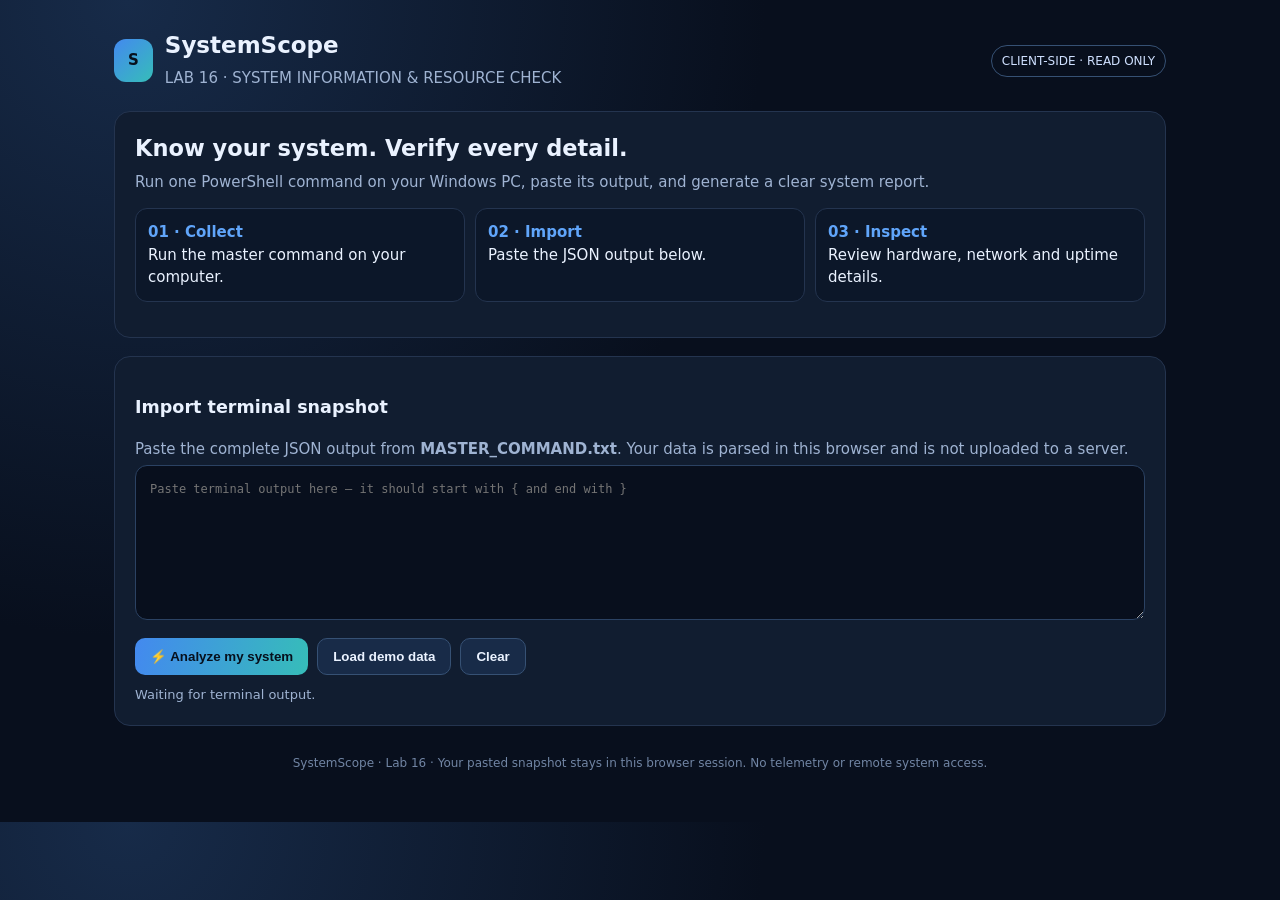
==== index.html @ eb652eed "Add SystemScope website: index.html" ====
<!doctype html>
<html lang="en">
<head>
<meta charset="utf-8"><meta name="viewport" content="width=device-width,initial-scale=1"><meta name="theme-color" content="#0b1220"><title>SystemScope — Lab 16</title>
<style>
:root{color-scheme:dark;--bg:#080f1d;--panel:#111d30;--line:#24344f;--muted:#9fb3d2;--blue:#60a5fa;--green:#4ade80;--red:#f87171}*{box-sizing:border-box}body{margin:0;background:radial-gradient(circle at 10% 0%,#172b49,var(--bg) 45%);font:15px/1.5 system-ui,Segoe UI,sans-serif;color:#eaf2ff}.wrap{max-width:1100px;margin:auto;padding:28px 24px 50px}.top{display:flex;justify-content:space-between;align-items:center;gap:15px}.brand{display:flex;align-items:center;gap:12px}.logo{background:linear-gradient(135deg,#4389ef,#36bdb9);color:#07101d;font-weight:900;padding:10px 14px;border-radius:12px}h1{font-size:23px;margin:0}p{color:var(--muted);margin:4px 0}.pill{border:1px solid #365174;border-radius:30px;padding:6px 10px;color:#cfe0ff;font-size:12px}.hero,.panel{background:var(--panel);border:1px solid var(--line);border-radius:16px;padding:20px;margin-top:18px}.hero h2{margin:0 0 5px}.steps{display:grid;grid-template-columns:repeat(3,1fr);gap:10px;margin:15px 0}.step{background:#0c1729;border:1px solid var(--line);border-radius:12px;padding:12px}.step b{display:block;color:var(--blue)}textarea{width:100%;min-height:155px;resize:vertical;border:1px solid #2b4263;background:#080f1d;color:#dceaff;border-radius:12px;padding:14px;font:12px/1.55 ui-monospace,Consolas,monospace;outline:none}textarea:focus{border-color:var(--blue)}.actions{display:flex;flex-wrap:wrap;gap:9px;margin-top:12px}.btn{border:1px solid #365174;border-radius:10px;padding:10px 15px;background:#182b48;color:#eaf2ff;font-weight:650;cursor:pointer}.btn.primary{background:linear-gradient(100deg,#4389ef,#36bdb9);color:#07101d;border:0}.btn:hover{filter:brightness(1.12)}.status{font-size:13px;margin-top:10px;color:var(--muted)}.good{color:var(--green)}.bad{color:var(--red)}.hidden{display:none!important}.section-head{display:flex;align-items:center;justify-content:space-between;gap:10px;margin:24px 0 12px}.section-head h3{margin:0;font-size:18px}.cards{display:grid;grid-template-columns:repeat(4,1fr);gap:12px}.card{background:var(--panel);border:1px solid var(--line);border-radius:15px;padding:16px;min-width:0}.card .label{font-size:12px;color:var(--muted)}.card .value{font-size:23px;font-weight:750;margin-top:7px;overflow-wrap:anywhere}.card .sub{font-size:11px;color:var(--muted);margin-top:4px}.grid2{display:grid;grid-template-columns:1fr 1fr;gap:14px}.kv{display:grid;grid-template-columns:minmax(110px,.8fr) 1.2fr;gap:9px;padding:9px 0;border-bottom:1px solid #24344f}.kv:last-child{border:0}.kv span:first-child{color:var(--muted);font-size:13px}.kv span:last-child{overflow-wrap:anywhere;font-size:13px}.bar{height:8px;background:#24344f;border-radius:9px;overflow:hidden;margin-top:10px}.bar i{display:block;height:100%;background:linear-gradient(90deg,#5296ff,#4dd2c8);border-radius:9px}table{width:100%;border-collapse:collapse;font-size:13px}th,td{text-align:left;padding:10px;border-bottom:1px solid #24344f;vertical-align:top}th{color:#9fb3d2;font-weight:600}td{overflow-wrap:anywhere}.tablewrap{overflow:auto}footer{color:#7185a4;font-size:12px;text-align:center;margin-top:28px}@media(max-width:850px){.cards{grid-template-columns:repeat(2,1fr)}.grid2{grid-template-columns:1fr}}@media(max-width:560px){.wrap{padding:18px 13px 40px}.top{align-items:flex-start;flex-direction:column}.steps{grid-template-columns:1fr}.hero h2{font-size:21px}.cards{grid-template-columns:1fr 1fr}.card .value{font-size:19px}.panel{padding:15px}}
</style></head><body><div class="wrap">
<header class="top"><div class="brand"><div class="logo">S</div><div><h1>SystemScope</h1><p>LAB 16 · SYSTEM INFORMATION & RESOURCE CHECK</p></div></div><span class="pill">CLIENT-SIDE · READ ONLY</span></header>
<section class="hero"><h2>Know your system. Verify every detail.</h2><p>Run one PowerShell command on your Windows PC, paste its output, and generate a clear system report.</p><div class="steps"><div class="step"><b>01 · Collect</b>Run the master command on your computer.</div><div class="step"><b>02 · Import</b>Paste the JSON output below.</div><div class="step"><b>03 · Inspect</b>Review hardware, network and uptime details.</div></div></section>
<section class="panel"><h3>Import terminal snapshot</h3><p>Paste the complete JSON output from <b>MASTER_COMMAND.txt</b>. Your data is parsed in this browser and is not uploaded to a server.</p><textarea id="payload" spellcheck="false" placeholder="Paste terminal output here — it should start with { and end with }"></textarea><div class="actions"><button class="btn primary" id="importBtn">⚡ Analyze my system</button><button class="btn" id="sampleBtn">Load demo data</button><button class="btn" id="clearBtn">Clear</button></div><div id="status" class="status">Waiting for terminal output.</div></section>
<div id="dashboard" class="hidden"><div class="section-head"><h3>System overview</h3><span class="pill">Imported snapshot</span></div><div class="cards" id="metrics"></div><div class="section-head"><h3>System details</h3><span class="status" id="generatedAt"></span></div><div class="grid2"><section class="panel"><h3>Operating system</h3><div id="osInfo"></div></section><section class="panel"><h3>Processor</h3><div id="cpuInfo"></div></section><section class="panel"><h3>Memory</h3><div id="memoryInfo"></div><div id="memoryBar"></div></section><section class="panel"><h3>Network</h3><div id="networkInfo"></div></section></div><section class="panel"><h3>Disk partitions</h3><div class="tablewrap"><table><thead><tr><th>Drive</th><th>File system</th><th>Total</th><th>Used</th><th>Free</th><th>Usage</th></tr></thead><tbody id="diskRows"></tbody></table></div></section><section class="panel"><h3>GUI vs CLI verification checklist</h3><p>Compare these collected values with the corresponding Windows graphical tools. Record the GUI values during your practical.</p><div class="tablewrap"><table><thead><tr><th>Parameter</th><th>Imported value</th><th>Windows GUI location</th><th>Verification</th></tr></thead><tbody id="verifyRows"></tbody></table></div></section><section class="panel"><h3>Export your report</h3><p>Generate a local report for your Lab 16 submission. Avoid sharing screenshots containing private IP or MAC addresses publicly.</p><div class="actions"><button class="btn primary" id="jsonBtn">Download JSON</button><button class="btn" id="csvBtn">Download CSV</button><button class="btn" id="printBtn">Print / Save PDF</button></div></section></div>
<footer>SystemScope · Lab 16 · Your pasted snapshot stays in this browser session. No telemetry or remote system access.</footer></div>
<script>
const $=id=>document.getElementById(id);let snapshot=null;const esc=v=>String(v??'—').replace(/[&<>"']/g,c=>({'&':'&amp;','<':'&lt;','>':'&gt;','"':'&quot;',"'":'&#39;'}[c]));const val=(o,k)=>o&&o[k]!==undefined&&o[k]!==null?o[k]:'—';const gb=n=>Number.isFinite(Number(n))?`${Number(n).toFixed(2)} GB`:'—';function kv(obj,labels){return Object.entries(labels).map(([k,l])=>`<div class="kv"><span>${esc(l)}</span><span>${esc(val(obj,k))}</span></div>`).join('')}
function setStatus(msg,kind=''){$('status').textContent=msg;$('status').className='status '+kind}function normalize(d){const req=['os','cpu','memory','disks','network','uptime'];if(!d||typeof d!=='object'||req.some(k=>!(k in d)))throw Error('Required JSON sections missing. Use the provided Lab 16 master command.');for(const k of ['os','cpu','memory','network','uptime'])if(!d[k]||typeof d[k]!=='object')throw Error(`Invalid ${k} section.`);if(!Array.isArray(d.disks))throw Error('The disks section must be a JSON array.');return d}
function render(d){snapshot=d;const {os,cpu,memory:m,network:n,uptime:u,disks}=d;const metrics=[['HOSTNAME',val(os,'hostname'),val(os,'version')],['PROCESSOR',val(cpu,'processor'),`${val(cpu,'physical_cores')} physical / ${val(cpu,'logical_cores')} logical cores`],['INSTALLED RAM',gb(m.total_gb),`${gb(m.available_gb)} available`],['SYSTEM UPTIME',val(u,'human'),`Boot: ${val(os,'boot_time')}`]];$('metrics').innerHTML=metrics.map(([l,v,s])=>`<div class="card"><div class="label">${esc(l)}</div><div class="value">${esc(v)}</div><div class="sub">${esc(s)}</div></div>`).join('');$('osInfo').innerHTML=kv(os,{system:'Operating system',version:'Edition',release:'Version',build:'Build',architecture:'Architecture',hostname:'Hostname',boot_time:'Last boot'});$('cpuInfo').innerHTML=kv(cpu,{processor:'Processor name',architecture:'Architecture',physical_cores:'Physical cores',logical_cores:'Logical cores',usage_percent:'CPU load (%)',frequency_mhz:'Max frequency (MHz)'});$('memoryInfo').innerHTML=kv(m,{total_gb:'Total RAM',used_gb:'Used RAM',available_gb:'Available RAM',percent:'Memory usage (%)'});const pct=Math.max(0,Math.min(100,Number(m.percent)||0));$('memoryBar').innerHTML=`<div class="bar"><i style="width:${pct}%"></i></div><div class="status">${pct.toFixed(1)}% used</div>`;$('networkInfo').innerHTML=kv(n,{hostname:'Hostname',ipv4:'Local IPv4',mac:'MAC address'});$('diskRows').innerHTML=disks.length?disks.map(x=>`<tr><td>${esc(x.mountpoint||x.device)}</td><td>${esc(x.filesystem)}</td><td>${esc(gb(x.total_gb))}</td><td>${esc(gb(x.used_gb))}</td><td>${esc(gb(x.free_gb))}</td><td>${esc(val(x,'percent'))}%</td></tr>`).join(''):'<tr><td colspan="6">No disk data found.</td></tr>';const checks=[['OS version',`${val(os,'version')} (${val(os,'release')})`,'Settings → System → About'],['Hostname',val(os,'hostname'),'Settings → System → About'],['Processor',val(cpu,'processor'),'Task Manager → Performance → CPU'],['Installed RAM',gb(m.total_gb),'Task Manager → Performance → Memory'],['Disk space',`${disks.length} drive(s) reported`,'File Explorer → This PC'],['IPv4 address',val(n,'ipv4'),'Settings → Network & Internet'],['System uptime',val(u,'human'),'Task Manager → Performance → CPU']];$('verifyRows').innerHTML=checks.map(r=>`<tr>${r.map(v=>`<td>${esc(v)}</td>`).join('')}<td><span class="pill">Compare manually</span></td></tr>`).join('');$('generatedAt').textContent='Imported '+new Date().toLocaleString();$('dashboard').classList.remove('hidden');setStatus('System snapshot imported and analyzed successfully.','good')}
$('importBtn').onclick=()=>{try{const raw=$('payload').value.trim();if(!raw)throw Error('Paste the terminal JSON output first.');render(normalize(JSON.parse(raw)))}catch(e){setStatus(e.message,'bad')}};$('clearBtn').onclick=()=>{$('payload').value='';snapshot=null;$('dashboard').classList.add('hidden');setStatus('Cleared. Waiting for terminal output.')};const demo={os:{system:'Windows',release:'10.0.22631',version:'Microsoft Windows 11 Pro',architecture:'64-bit',hostname:'LAB-PC',build:'22631',boot_time:'2026-11-21 07:00:00'},cpu:{processor:'Demo Intel Core Processor',architecture:'AMD64',physical_cores:6,logical_cores:12,usage_percent:18,frequency_mhz:4500},memory:{total_gb:16,used_gb:7.2,available_gb:8.8,percent:45},disks:[{device:'C:',mountpoint:'C:',filesystem:'NTFS',total_gb:476.8,used_gb:210.4,free_gb:266.4,percent:44.1}],network:{hostname:'LAB-PC',ipv4:'192.168.1.10',mac:'00:11:22:33:44:55'},uptime:{human:'0d 2h 15m',seconds:8100}};$('sampleBtn').onclick=()=>{$('payload').value=JSON.stringify(demo,null,2);render(demo);setStatus('Demo data loaded. Replace it with your own terminal output for your lab.','')};function download(name,content,type){const a=document.createElement('a'),u=URL.createObjectURL(new Blob([content],{type}));a.href=u;a.download=name;a.click();URL.revokeObjectURL(u)}$('jsonBtn').onclick=()=>snapshot&&download('Lab16_System_Report.json',JSON.stringify(snapshot,null,2),'application/json');$('csvBtn').onclick=()=>{if(!snapshot)return;let rows=[['Section','Parameter','Value']];for(const [section,obj] of Object.entries(snapshot)){if(Array.isArray(obj))obj.forEach((x,i)=>Object.entries(x).forEach(([k,v])=>rows.push([section,`${i+1}.${k}`,v])));else Object.entries(obj).forEach(([k,v])=>rows.push([section,k,v]))}const csv=rows.map(r=>r.map(v=>`"${String(v??'').replace(/"/g,'""')}"`).join(',')).join('\r\n');download('Lab16_System_Report.csv',csv,'text/csv')};$('printBtn').onclick=()=>window.print();
</script></body></html>
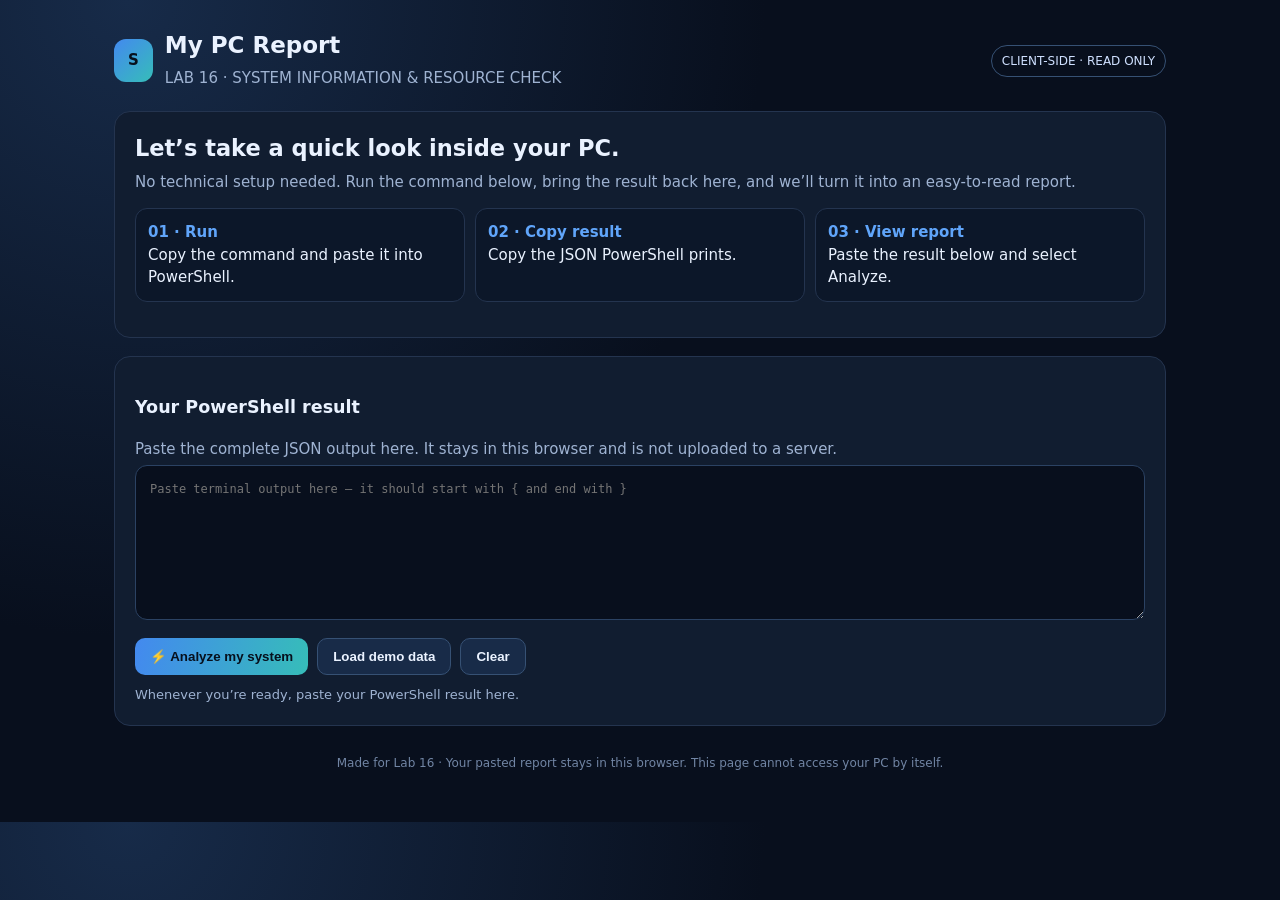
==== commit bd9473f8: "Make Lab 16 setup friendlier and add the master command to the page" ====
--- a/index.html
+++ b/index.html
@@ -1,18 +1,18 @@
 <!doctype html>
 <html lang="en">
 <head>
-<meta charset="utf-8"><meta name="viewport" content="width=device-width,initial-scale=1"><meta name="theme-color" content="#0b1220"><title>SystemScope — Lab 16</title>
+<meta charset="utf-8"><meta name="viewport" content="width=device-width,initial-scale=1"><meta name="theme-color" content="#0b1220"><title>My PC Report — Lab 16</title>
 <style>
-:root{color-scheme:dark;--bg:#080f1d;--panel:#111d30;--line:#24344f;--muted:#9fb3d2;--blue:#60a5fa;--green:#4ade80;--red:#f87171}*{box-sizing:border-box}body{margin:0;background:radial-gradient(circle at 10% 0%,#172b49,var(--bg) 45%);font:15px/1.5 system-ui,Segoe UI,sans-serif;color:#eaf2ff}.wrap{max-width:1100px;margin:auto;padding:28px 24px 50px}.top{display:flex;justify-content:space-between;align-items:center;gap:15px}.brand{display:flex;align-items:center;gap:12px}.logo{background:linear-gradient(135deg,#4389ef,#36bdb9);color:#07101d;font-weight:900;padding:10px 14px;border-radius:12px}h1{font-size:23px;margin:0}p{color:var(--muted);margin:4px 0}.pill{border:1px solid #365174;border-radius:30px;padding:6px 10px;color:#cfe0ff;font-size:12px}.hero,.panel{background:var(--panel);border:1px solid var(--line);border-radius:16px;padding:20px;margin-top:18px}.hero h2{margin:0 0 5px}.steps{display:grid;grid-template-columns:repeat(3,1fr);gap:10px;margin:15px 0}.step{background:#0c1729;border:1px solid var(--line);border-radius:12px;padding:12px}.step b{display:block;color:var(--blue)}textarea{width:100%;min-height:155px;resize:vertical;border:1px solid #2b4263;background:#080f1d;color:#dceaff;border-radius:12px;padding:14px;font:12px/1.55 ui-monospace,Consolas,monospace;outline:none}textarea:focus{border-color:var(--blue)}.actions{display:flex;flex-wrap:wrap;gap:9px;margin-top:12px}.btn{border:1px solid #365174;border-radius:10px;padding:10px 15px;background:#182b48;color:#eaf2ff;font-weight:650;cursor:pointer}.btn.primary{background:linear-gradient(100deg,#4389ef,#36bdb9);color:#07101d;border:0}.btn:hover{filter:brightness(1.12)}.status{font-size:13px;margin-top:10px;color:var(--muted)}.good{color:var(--green)}.bad{color:var(--red)}.hidden{display:none!important}.section-head{display:flex;align-items:center;justify-content:space-between;gap:10px;margin:24px 0 12px}.section-head h3{margin:0;font-size:18px}.cards{display:grid;grid-template-columns:repeat(4,1fr);gap:12px}.card{background:var(--panel);border:1px solid var(--line);border-radius:15px;padding:16px;min-width:0}.card .label{font-size:12px;color:var(--muted)}.card .value{font-size:23px;font-weight:750;margin-top:7px;overflow-wrap:anywhere}.card .sub{font-size:11px;color:var(--muted);margin-top:4px}.grid2{display:grid;grid-template-columns:1fr 1fr;gap:14px}.kv{display:grid;grid-template-columns:minmax(110px,.8fr) 1.2fr;gap:9px;padding:9px 0;border-bottom:1px solid #24344f}.kv:last-child{border:0}.kv span:first-child{color:var(--muted);font-size:13px}.kv span:last-child{overflow-wrap:anywhere;font-size:13px}.bar{height:8px;background:#24344f;border-radius:9px;overflow:hidden;margin-top:10px}.bar i{display:block;height:100%;background:linear-gradient(90deg,#5296ff,#4dd2c8);border-radius:9px}table{width:100%;border-collapse:collapse;font-size:13px}th,td{text-align:left;padding:10px;border-bottom:1px solid #24344f;vertical-align:top}th{color:#9fb3d2;font-weight:600}td{overflow-wrap:anywhere}.tablewrap{overflow:auto}footer{color:#7185a4;font-size:12px;text-align:center;margin-top:28px}@media(max-width:850px){.cards{grid-template-columns:repeat(2,1fr)}.grid2{grid-template-columns:1fr}}@media(max-width:560px){.wrap{padding:18px 13px 40px}.top{align-items:flex-start;flex-direction:column}.steps{grid-template-columns:1fr}.hero h2{font-size:21px}.cards{grid-template-columns:1fr 1fr}.card .value{font-size:19px}.panel{padding:15px}}
+:root{color-scheme:dark;--bg:#080f1d;--panel:#111d30;--line:#24344f;--muted:#9fb3d2;--blue:#60a5fa;--green:#4ade80;--red:#f87171}*{box-sizing:border-box}body{margin:0;background:radial-gradient(circle at 10% 0%,#172b49,var(--bg) 45%);font:15px/1.5 system-ui,Segoe UI,sans-serif;color:#eaf2ff}.wrap{max-width:1100px;margin:auto;padding:28px 24px 50px}.top{display:flex;justify-content:space-between;align-items:center;gap:15px}.brand{display:flex;align-items:center;gap:12px}.logo{background:linear-gradient(135deg,#4389ef,#36bdb9);color:#07101d;font-weight:900;padding:10px 14px;border-radius:12px}h1{font-size:23px;margin:0}p{color:var(--muted);margin:4px 0}.pill{border:1px solid #365174;border-radius:30px;padding:6px 10px;color:#cfe0ff;font-size:12px}.hero,.panel{background:var(--panel);border:1px solid var(--line);border-radius:16px;padding:20px;margin-top:18px}.hero h2{margin:0 0 5px}.steps{display:grid;grid-template-columns:repeat(3,1fr);gap:10px;margin:15px 0}.step{background:#0c1729;border:1px solid var(--line);border-radius:12px;padding:12px}.step b{display:block;color:var(--blue)}textarea{width:100%;min-height:155px;resize:vertical;border:1px solid #2b4263;background:#080f1d;color:#dceaff;border-radius:12px;padding:14px;font:12px/1.55 ui-monospace,Consolas,monospace;outline:none}textarea:focus{border-color:var(--blue)}.command-wrap{border:1px solid #2b4263;background:#080f1d;border-radius:12px;padding:14px;overflow:auto}.command-wrap pre{margin:0;white-space:pre-wrap;overflow-wrap:anywhere;color:#dceaff;font:12px/1.6 ui-monospace,Consolas,monospace}.hint{font-size:12px;margin-top:10px;color:#9fb3d2}.actions{display:flex;flex-wrap:wrap;gap:9px;margin-top:12px}.btn{border:1px solid #365174;border-radius:10px;padding:10px 15px;background:#182b48;color:#eaf2ff;font-weight:650;cursor:pointer}.btn.primary{background:linear-gradient(100deg,#4389ef,#36bdb9);color:#07101d;border:0}.btn:hover{filter:brightness(1.12)}.status{font-size:13px;margin-top:10px;color:var(--muted)}.good{color:var(--green)}.bad{color:var(--red)}.hidden{display:none!important}.section-head{display:flex;align-items:center;justify-content:space-between;gap:10px;margin:24px 0 12px}.section-head h3{margin:0;font-size:18px}.cards{display:grid;grid-template-columns:repeat(4,1fr);gap:12px}.card{background:var(--panel);border:1px solid var(--line);border-radius:15px;padding:16px;min-width:0}.card .label{font-size:12px;color:var(--muted)}.card .value{font-size:23px;font-weight:750;margin-top:7px;overflow-wrap:anywhere}.card .sub{font-size:11px;color:var(--muted);margin-top:4px}.grid2{display:grid;grid-template-columns:1fr 1fr;gap:14px}.kv{display:grid;grid-template-columns:minmax(110px,.8fr) 1.2fr;gap:9px;padding:9px 0;border-bottom:1px solid #24344f}.kv:last-child{border:0}.kv span:first-child{color:var(--muted);font-size:13px}.kv span:last-child{overflow-wrap:anywhere;font-size:13px}.bar{height:8px;background:#24344f;border-radius:9px;overflow:hidden;margin-top:10px}.bar i{display:block;height:100%;background:linear-gradient(90deg,#5296ff,#4dd2c8);border-radius:9px}table{width:100%;border-collapse:collapse;font-size:13px}th,td{text-align:left;padding:10px;border-bottom:1px solid #24344f;vertical-align:top}th{color:#9fb3d2;font-weight:600}td{overflow-wrap:anywhere}.tablewrap{overflow:auto}footer{color:#7185a4;font-size:12px;text-align:center;margin-top:28px}@media(max-width:850px){.cards{grid-template-columns:repeat(2,1fr)}.grid2{grid-template-columns:1fr}}@media(max-width:560px){.wrap{padding:18px 13px 40px}.top{align-items:flex-start;flex-direction:column}.steps{grid-template-columns:1fr}.hero h2{font-size:21px}.cards{grid-template-columns:1fr 1fr}.card .value{font-size:19px}.panel{padding:15px}}
 </style></head><body><div class="wrap">
-<header class="top"><div class="brand"><div class="logo">S</div><div><h1>SystemScope</h1><p>LAB 16 · SYSTEM INFORMATION & RESOURCE CHECK</p></div></div><span class="pill">CLIENT-SIDE · READ ONLY</span></header>
-<section class="hero"><h2>Know your system. Verify every detail.</h2><p>Run one PowerShell command on your Windows PC, paste its output, and generate a clear system report.</p><div class="steps"><div class="step"><b>01 · Collect</b>Run the master command on your computer.</div><div class="step"><b>02 · Import</b>Paste the JSON output below.</div><div class="step"><b>03 · Inspect</b>Review hardware, network and uptime details.</div></div></section>
-<section class="panel"><h3>Import terminal snapshot</h3><p>Paste the complete JSON output from <b>MASTER_COMMAND.txt</b>. Your data is parsed in this browser and is not uploaded to a server.</p><textarea id="payload" spellcheck="false" placeholder="Paste terminal output here — it should start with { and end with }"></textarea><div class="actions"><button class="btn primary" id="importBtn">⚡ Analyze my system</button><button class="btn" id="sampleBtn">Load demo data</button><button class="btn" id="clearBtn">Clear</button></div><div id="status" class="status">Waiting for terminal output.</div></section>
+<header class="top"><div class="brand"><div class="logo">S</div><div><h1>My PC Report</h1><p>LAB 16 · SYSTEM INFORMATION & RESOURCE CHECK</p></div></div><span class="pill">CLIENT-SIDE · READ ONLY</span></header>
+<section class="hero"><h2>Let’s take a quick look inside your PC.</h2><p>No technical setup needed. Run the command below, bring the result back here, and we’ll turn it into an easy-to-read report.</p><div class="steps"><div class="step"><b>01 · Run</b>Copy the command and paste it into PowerShell.</div><div class="step"><b>02 · Copy result</b>Copy the JSON PowerShell prints.</div><div class="step"><b>03 · View report</b>Paste the result below and select Analyze.</div></div></section>
+<section class="panel"><h3>Your PowerShell result</h3><p>Paste the complete JSON output here. It stays in this browser and is not uploaded to a server.</p><textarea id="payload" spellcheck="false" placeholder="Paste terminal output here — it should start with { and end with }"></textarea><div class="actions"><button class="btn primary" id="importBtn">⚡ Analyze my system</button><button class="btn" id="sampleBtn">Load demo data</button><button class="btn" id="clearBtn">Clear</button></div><div id="status" class="status">Whenever you’re ready, paste your PowerShell result here.</div></section>
 <div id="dashboard" class="hidden"><div class="section-head"><h3>System overview</h3><span class="pill">Imported snapshot</span></div><div class="cards" id="metrics"></div><div class="section-head"><h3>System details</h3><span class="status" id="generatedAt"></span></div><div class="grid2"><section class="panel"><h3>Operating system</h3><div id="osInfo"></div></section><section class="panel"><h3>Processor</h3><div id="cpuInfo"></div></section><section class="panel"><h3>Memory</h3><div id="memoryInfo"></div><div id="memoryBar"></div></section><section class="panel"><h3>Network</h3><div id="networkInfo"></div></section></div><section class="panel"><h3>Disk partitions</h3><div class="tablewrap"><table><thead><tr><th>Drive</th><th>File system</th><th>Total</th><th>Used</th><th>Free</th><th>Usage</th></tr></thead><tbody id="diskRows"></tbody></table></div></section><section class="panel"><h3>GUI vs CLI verification checklist</h3><p>Compare these collected values with the corresponding Windows graphical tools. Record the GUI values during your practical.</p><div class="tablewrap"><table><thead><tr><th>Parameter</th><th>Imported value</th><th>Windows GUI location</th><th>Verification</th></tr></thead><tbody id="verifyRows"></tbody></table></div></section><section class="panel"><h3>Export your report</h3><p>Generate a local report for your Lab 16 submission. Avoid sharing screenshots containing private IP or MAC addresses publicly.</p><div class="actions"><button class="btn primary" id="jsonBtn">Download JSON</button><button class="btn" id="csvBtn">Download CSV</button><button class="btn" id="printBtn">Print / Save PDF</button></div></section></div>
-<footer>SystemScope · Lab 16 · Your pasted snapshot stays in this browser session. No telemetry or remote system access.</footer></div>
+<footer>Made for Lab 16 · Your pasted report stays in this browser. This page cannot access your PC by itself.</footer></div>
 <script>
-const $=id=>document.getElementById(id);let snapshot=null;const esc=v=>String(v??'—').replace(/[&<>"']/g,c=>({'&':'&amp;','<':'&lt;','>':'&gt;','"':'&quot;',"'":'&#39;'}[c]));const val=(o,k)=>o&&o[k]!==undefined&&o[k]!==null?o[k]:'—';const gb=n=>Number.isFinite(Number(n))?`${Number(n).toFixed(2)} GB`:'—';function kv(obj,labels){return Object.entries(labels).map(([k,l])=>`<div class="kv"><span>${esc(l)}</span><span>${esc(val(obj,k))}</span></div>`).join('')}
+const $=id=>document.getElementById(id);$('masterCommand').textContent="$os=Get-CimInstance Win32_OperatingSystem; $cpu=Get-CimInstance Win32_Processor | Select-Object -First 1; $cs=Get-CimInstance Win32_ComputerSystem; $boot=$os.LastBootUpTime; $up=(Get-Date)-$boot; $memTotal=[math]::Round($cs.TotalPhysicalMemory/1GB,2); $memFree=[math]::Round($os.FreePhysicalMemory/1MB,2); $memUsed=[math]::Round($memTotal-$memFree,2); $disks=@(Get-CimInstance Win32_LogicalDisk -Filter \"DriveType=3\" | ForEach-Object { [pscustomobject]@{device=$_.DeviceID;mountpoint=$_.DeviceID;filesystem=$_.FileSystem;total_gb=[math]::Round($_.Size/1GB,2);free_gb=[math]::Round($_.FreeSpace/1GB,2);used_gb=[math]::Round(($_.Size-$_.FreeSpace)/1GB,2);percent=if($_.Size){[math]::Round((($_.Size-$_.FreeSpace)/$_.Size)*100,1)}else{0}} }); $ip=(Get-NetIPAddress -AddressFamily IPv4 -ErrorAction SilentlyContinue | Where-Object {$_.IPAddress -notlike \"127.*\" -and $_.IPAddress -notlike \"169.254.*\" -and $_.IPAddress} | Select-Object -First 1 -ExpandProperty IPAddress); $mac=(Get-NetAdapter -ErrorAction SilentlyContinue | Where-Object {$_.Status -eq \"Up\"} | Select-Object -First 1 -ExpandProperty MacAddress); $result=[pscustomobject]@{os=[pscustomobject]@{system=\"Windows\";release=$os.Version;version=$os.Caption;architecture=$os.OSArchitecture;hostname=$env:COMPUTERNAME;build=$os.BuildNumber;boot_time=$boot.ToString(\"yyyy-MM-dd HH:mm:ss\")};cpu=[pscustomobject]@{processor=$cpu.Name;architecture=$env:PROCESSOR_ARCHITECTURE;physical_cores=$cpu.NumberOfCores;logical_cores=$cpu.NumberOfLogicalProcessors;usage_percent=$cpu.LoadPercentage;frequency_mhz=$cpu.MaxClockSpeed};memory=[pscustomobject]@{total_gb=$memTotal;used_gb=$memUsed;available_gb=$memFree;percent=if($memTotal){[math]::Round(($memUsed/$memTotal)*100,1)}else{0}};disks=$disks;network=[pscustomobject]@{hostname=$env:COMPUTERNAME;ipv4=$ip;mac=$mac};uptime=[pscustomobject]@{human=\"$([int]$up.TotalDays)d $($up.Hours)h $($up.Minutes)m\";seconds=[int]$up.TotalSeconds}}; $result | ConvertTo-Json -Depth 6 -Compress";let snapshot=null;const esc=v=>String(v??'—').replace(/[&<>"']/g,c=>({'&':'&amp;','<':'&lt;','>':'&gt;','"':'&quot;',"'":'&#39;'}[c]));const val=(o,k)=>o&&o[k]!==undefined&&o[k]!==null?o[k]:'—';const gb=n=>Number.isFinite(Number(n))?`${Number(n).toFixed(2)} GB`:'—';function kv(obj,labels){return Object.entries(labels).map(([k,l])=>`<div class="kv"><span>${esc(l)}</span><span>${esc(val(obj,k))}</span></div>`).join('')}
 function setStatus(msg,kind=''){$('status').textContent=msg;$('status').className='status '+kind}function normalize(d){const req=['os','cpu','memory','disks','network','uptime'];if(!d||typeof d!=='object'||req.some(k=>!(k in d)))throw Error('Required JSON sections missing. Use the provided Lab 16 master command.');for(const k of ['os','cpu','memory','network','uptime'])if(!d[k]||typeof d[k]!=='object')throw Error(`Invalid ${k} section.`);if(!Array.isArray(d.disks))throw Error('The disks section must be a JSON array.');return d}
 function render(d){snapshot=d;const {os,cpu,memory:m,network:n,uptime:u,disks}=d;const metrics=[['HOSTNAME',val(os,'hostname'),val(os,'version')],['PROCESSOR',val(cpu,'processor'),`${val(cpu,'physical_cores')} physical / ${val(cpu,'logical_cores')} logical cores`],['INSTALLED RAM',gb(m.total_gb),`${gb(m.available_gb)} available`],['SYSTEM UPTIME',val(u,'human'),`Boot: ${val(os,'boot_time')}`]];$('metrics').innerHTML=metrics.map(([l,v,s])=>`<div class="card"><div class="label">${esc(l)}</div><div class="value">${esc(v)}</div><div class="sub">${esc(s)}</div></div>`).join('');$('osInfo').innerHTML=kv(os,{system:'Operating system',version:'Edition',release:'Version',build:'Build',architecture:'Architecture',hostname:'Hostname',boot_time:'Last boot'});$('cpuInfo').innerHTML=kv(cpu,{processor:'Processor name',architecture:'Architecture',physical_cores:'Physical cores',logical_cores:'Logical cores',usage_percent:'CPU load (%)',frequency_mhz:'Max frequency (MHz)'});$('memoryInfo').innerHTML=kv(m,{total_gb:'Total RAM',used_gb:'Used RAM',available_gb:'Available RAM',percent:'Memory usage (%)'});const pct=Math.max(0,Math.min(100,Number(m.percent)||0));$('memoryBar').innerHTML=`<div class="bar"><i style="width:${pct}%"></i></div><div class="status">${pct.toFixed(1)}% used</div>`;$('networkInfo').innerHTML=kv(n,{hostname:'Hostname',ipv4:'Local IPv4',mac:'MAC address'});$('diskRows').innerHTML=disks.length?disks.map(x=>`<tr><td>${esc(x.mountpoint||x.device)}</td><td>${esc(x.filesystem)}</td><td>${esc(gb(x.total_gb))}</td><td>${esc(gb(x.used_gb))}</td><td>${esc(gb(x.free_gb))}</td><td>${esc(val(x,'percent'))}%</td></tr>`).join(''):'<tr><td colspan="6">No disk data found.</td></tr>';const checks=[['OS version',`${val(os,'version')} (${val(os,'release')})`,'Settings → System → About'],['Hostname',val(os,'hostname'),'Settings → System → About'],['Processor',val(cpu,'processor'),'Task Manager → Performance → CPU'],['Installed RAM',gb(m.total_gb),'Task Manager → Performance → Memory'],['Disk space',`${disks.length} drive(s) reported`,'File Explorer → This PC'],['IPv4 address',val(n,'ipv4'),'Settings → Network & Internet'],['System uptime',val(u,'human'),'Task Manager → Performance → CPU']];$('verifyRows').innerHTML=checks.map(r=>`<tr>${r.map(v=>`<td>${esc(v)}</td>`).join('')}<td><span class="pill">Compare manually</span></td></tr>`).join('');$('generatedAt').textContent='Imported '+new Date().toLocaleString();$('dashboard').classList.remove('hidden');setStatus('System snapshot imported and analyzed successfully.','good')}
-$('importBtn').onclick=()=>{try{const raw=$('payload').value.trim();if(!raw)throw Error('Paste the terminal JSON output first.');render(normalize(JSON.parse(raw)))}catch(e){setStatus(e.message,'bad')}};$('clearBtn').onclick=()=>{$('payload').value='';snapshot=null;$('dashboard').classList.add('hidden');setStatus('Cleared. Waiting for terminal output.')};const demo={os:{system:'Windows',release:'10.0.22631',version:'Microsoft Windows 11 Pro',architecture:'64-bit',hostname:'LAB-PC',build:'22631',boot_time:'2026-11-21 07:00:00'},cpu:{processor:'Demo Intel Core Processor',architecture:'AMD64',physical_cores:6,logical_cores:12,usage_percent:18,frequency_mhz:4500},memory:{total_gb:16,used_gb:7.2,available_gb:8.8,percent:45},disks:[{device:'C:',mountpoint:'C:',filesystem:'NTFS',total_gb:476.8,used_gb:210.4,free_gb:266.4,percent:44.1}],network:{hostname:'LAB-PC',ipv4:'192.168.1.10',mac:'00:11:22:33:44:55'},uptime:{human:'0d 2h 15m',seconds:8100}};$('sampleBtn').onclick=()=>{$('payload').value=JSON.stringify(demo,null,2);render(demo);setStatus('Demo data loaded. Replace it with your own terminal output for your lab.','')};function download(name,content,type){const a=document.createElement('a'),u=URL.createObjectURL(new Blob([content],{type}));a.href=u;a.download=name;a.click();URL.revokeObjectURL(u)}$('jsonBtn').onclick=()=>snapshot&&download('Lab16_System_Report.json',JSON.stringify(snapshot,null,2),'application/json');$('csvBtn').onclick=()=>{if(!snapshot)return;let rows=[['Section','Parameter','Value']];for(const [section,obj] of Object.entries(snapshot)){if(Array.isArray(obj))obj.forEach((x,i)=>Object.entries(x).forEach(([k,v])=>rows.push([section,`${i+1}.${k}`,v])));else Object.entries(obj).forEach(([k,v])=>rows.push([section,k,v]))}const csv=rows.map(r=>r.map(v=>`"${String(v??'').replace(/"/g,'""')}"`).join(',')).join('\r\n');download('Lab16_System_Report.csv',csv,'text/csv')};$('printBtn').onclick=()=>window.print();
+$('copyCommandBtn').onclick=async()=>{const text=$('masterCommand').textContent;try{await navigator.clipboard.writeText(text);$('copyStatus').textContent='Copied! Paste it into PowerShell.'}catch(e){const range=document.createRange();range.selectNodeContents($('masterCommand'));const sel=window.getSelection();sel.removeAllRanges();sel.addRange(range);$('copyStatus').textContent='Command selected — press Ctrl+C to copy.'}};$('importBtn').onclick=()=>{try{const raw=$('payload').value.trim();if(!raw)throw Error('Paste the terminal JSON output first.');render(normalize(JSON.parse(raw)))}catch(e){setStatus(e.message,'bad')}};$('clearBtn').onclick=()=>{$('payload').value='';snapshot=null;$('dashboard').classList.add('hidden');setStatus('Cleared. Waiting for terminal output.')};const demo={os:{system:'Windows',release:'10.0.22631',version:'Microsoft Windows 11 Pro',architecture:'64-bit',hostname:'LAB-PC',build:'22631',boot_time:'2026-11-21 07:00:00'},cpu:{processor:'Demo Intel Core Processor',architecture:'AMD64',physical_cores:6,logical_cores:12,usage_percent:18,frequency_mhz:4500},memory:{total_gb:16,used_gb:7.2,available_gb:8.8,percent:45},disks:[{device:'C:',mountpoint:'C:',filesystem:'NTFS',total_gb:476.8,used_gb:210.4,free_gb:266.4,percent:44.1}],network:{hostname:'LAB-PC',ipv4:'192.168.1.10',mac:'00:11:22:33:44:55'},uptime:{human:'0d 2h 15m',seconds:8100}};$('sampleBtn').onclick=()=>{$('payload').value=JSON.stringify(demo,null,2);render(demo);setStatus('Demo data loaded. Replace it with your own terminal output for your lab.','')};function download(name,content,type){const a=document.createElement('a'),u=URL.createObjectURL(new Blob([content],{type}));a.href=u;a.download=name;a.click();URL.revokeObjectURL(u)}$('jsonBtn').onclick=()=>snapshot&&download('Lab16_System_Report.json',JSON.stringify(snapshot,null,2),'application/json');$('csvBtn').onclick=()=>{if(!snapshot)return;let rows=[['Section','Parameter','Value']];for(const [section,obj] of Object.entries(snapshot)){if(Array.isArray(obj))obj.forEach((x,i)=>Object.entries(x).forEach(([k,v])=>rows.push([section,`${i+1}.${k}`,v])));else Object.entries(obj).forEach(([k,v])=>rows.push([section,k,v]))}const csv=rows.map(r=>r.map(v=>`"${String(v??'').replace(/"/g,'""')}"`).join(',')).join('\r\n');download('Lab16_System_Report.csv',csv,'text/csv')};$('printBtn').onclick=()=>window.print();
 </script></body></html>
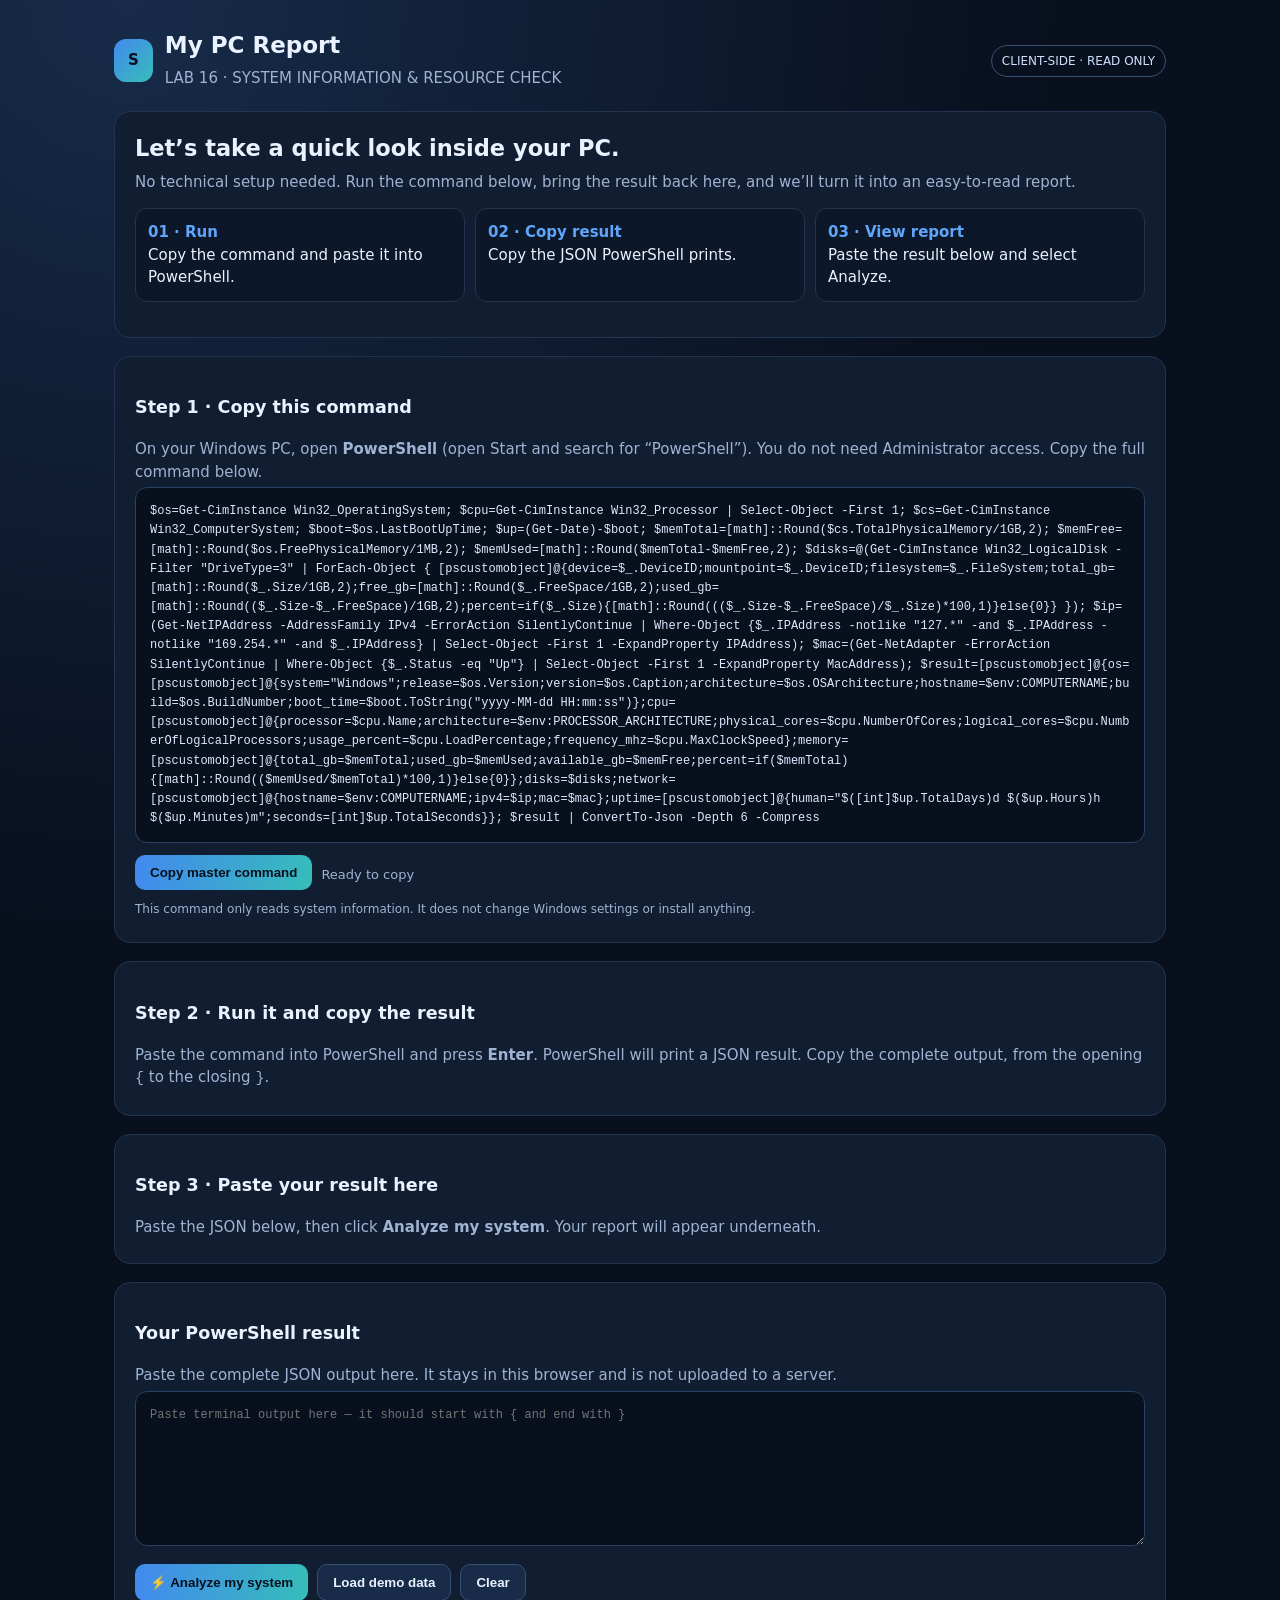
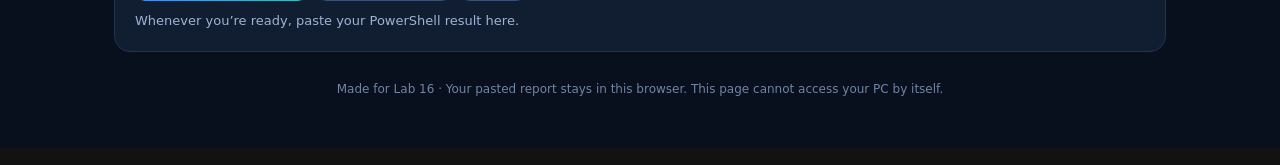
==== commit 74dd6554: "Add on-page PowerShell command and beginner-friendly guide" ====
--- a/index.html
+++ b/index.html
@@ -7,6 +7,9 @@
 </style></head><body><div class="wrap">
 <header class="top"><div class="brand"><div class="logo">S</div><div><h1>My PC Report</h1><p>LAB 16 · SYSTEM INFORMATION & RESOURCE CHECK</p></div></div><span class="pill">CLIENT-SIDE · READ ONLY</span></header>
 <section class="hero"><h2>Let’s take a quick look inside your PC.</h2><p>No technical setup needed. Run the command below, bring the result back here, and we’ll turn it into an easy-to-read report.</p><div class="steps"><div class="step"><b>01 · Run</b>Copy the command and paste it into PowerShell.</div><div class="step"><b>02 · Copy result</b>Copy the JSON PowerShell prints.</div><div class="step"><b>03 · View report</b>Paste the result below and select Analyze.</div></div></section>
+<section class="panel"><h3>Step 1 · Copy this command</h3><p>On your Windows PC, open <b>PowerShell</b> (open Start and search for “PowerShell”). You do not need Administrator access. Copy the full command below.</p><div class="command-wrap"><pre id="masterCommand"></pre></div><div class="actions"><button class="btn primary" id="copyCommandBtn">Copy master command</button><span class="status" id="copyStatus">Ready to copy</span></div><p class="hint">This command only reads system information. It does not change Windows settings or install anything.</p></section>
+<section class="panel"><h3>Step 2 · Run it and copy the result</h3><p>Paste the command into PowerShell and press <b>Enter</b>. PowerShell will print a JSON result. Copy the complete output, from the opening <code>{</code> to the closing <code>}</code>.</p></section>
+<section class="panel"><h3>Step 3 · Paste your result here</h3><p>Paste the JSON below, then click <b>Analyze my system</b>. Your report will appear underneath.</p></section>
 <section class="panel"><h3>Your PowerShell result</h3><p>Paste the complete JSON output here. It stays in this browser and is not uploaded to a server.</p><textarea id="payload" spellcheck="false" placeholder="Paste terminal output here — it should start with { and end with }"></textarea><div class="actions"><button class="btn primary" id="importBtn">⚡ Analyze my system</button><button class="btn" id="sampleBtn">Load demo data</button><button class="btn" id="clearBtn">Clear</button></div><div id="status" class="status">Whenever you’re ready, paste your PowerShell result here.</div></section>
 <div id="dashboard" class="hidden"><div class="section-head"><h3>System overview</h3><span class="pill">Imported snapshot</span></div><div class="cards" id="metrics"></div><div class="section-head"><h3>System details</h3><span class="status" id="generatedAt"></span></div><div class="grid2"><section class="panel"><h3>Operating system</h3><div id="osInfo"></div></section><section class="panel"><h3>Processor</h3><div id="cpuInfo"></div></section><section class="panel"><h3>Memory</h3><div id="memoryInfo"></div><div id="memoryBar"></div></section><section class="panel"><h3>Network</h3><div id="networkInfo"></div></section></div><section class="panel"><h3>Disk partitions</h3><div class="tablewrap"><table><thead><tr><th>Drive</th><th>File system</th><th>Total</th><th>Used</th><th>Free</th><th>Usage</th></tr></thead><tbody id="diskRows"></tbody></table></div></section><section class="panel"><h3>GUI vs CLI verification checklist</h3><p>Compare these collected values with the corresponding Windows graphical tools. Record the GUI values during your practical.</p><div class="tablewrap"><table><thead><tr><th>Parameter</th><th>Imported value</th><th>Windows GUI location</th><th>Verification</th></tr></thead><tbody id="verifyRows"></tbody></table></div></section><section class="panel"><h3>Export your report</h3><p>Generate a local report for your Lab 16 submission. Avoid sharing screenshots containing private IP or MAC addresses publicly.</p><div class="actions"><button class="btn primary" id="jsonBtn">Download JSON</button><button class="btn" id="csvBtn">Download CSV</button><button class="btn" id="printBtn">Print / Save PDF</button></div></section></div>
 <footer>Made for Lab 16 · Your pasted report stays in this browser. This page cannot access your PC by itself.</footer></div>
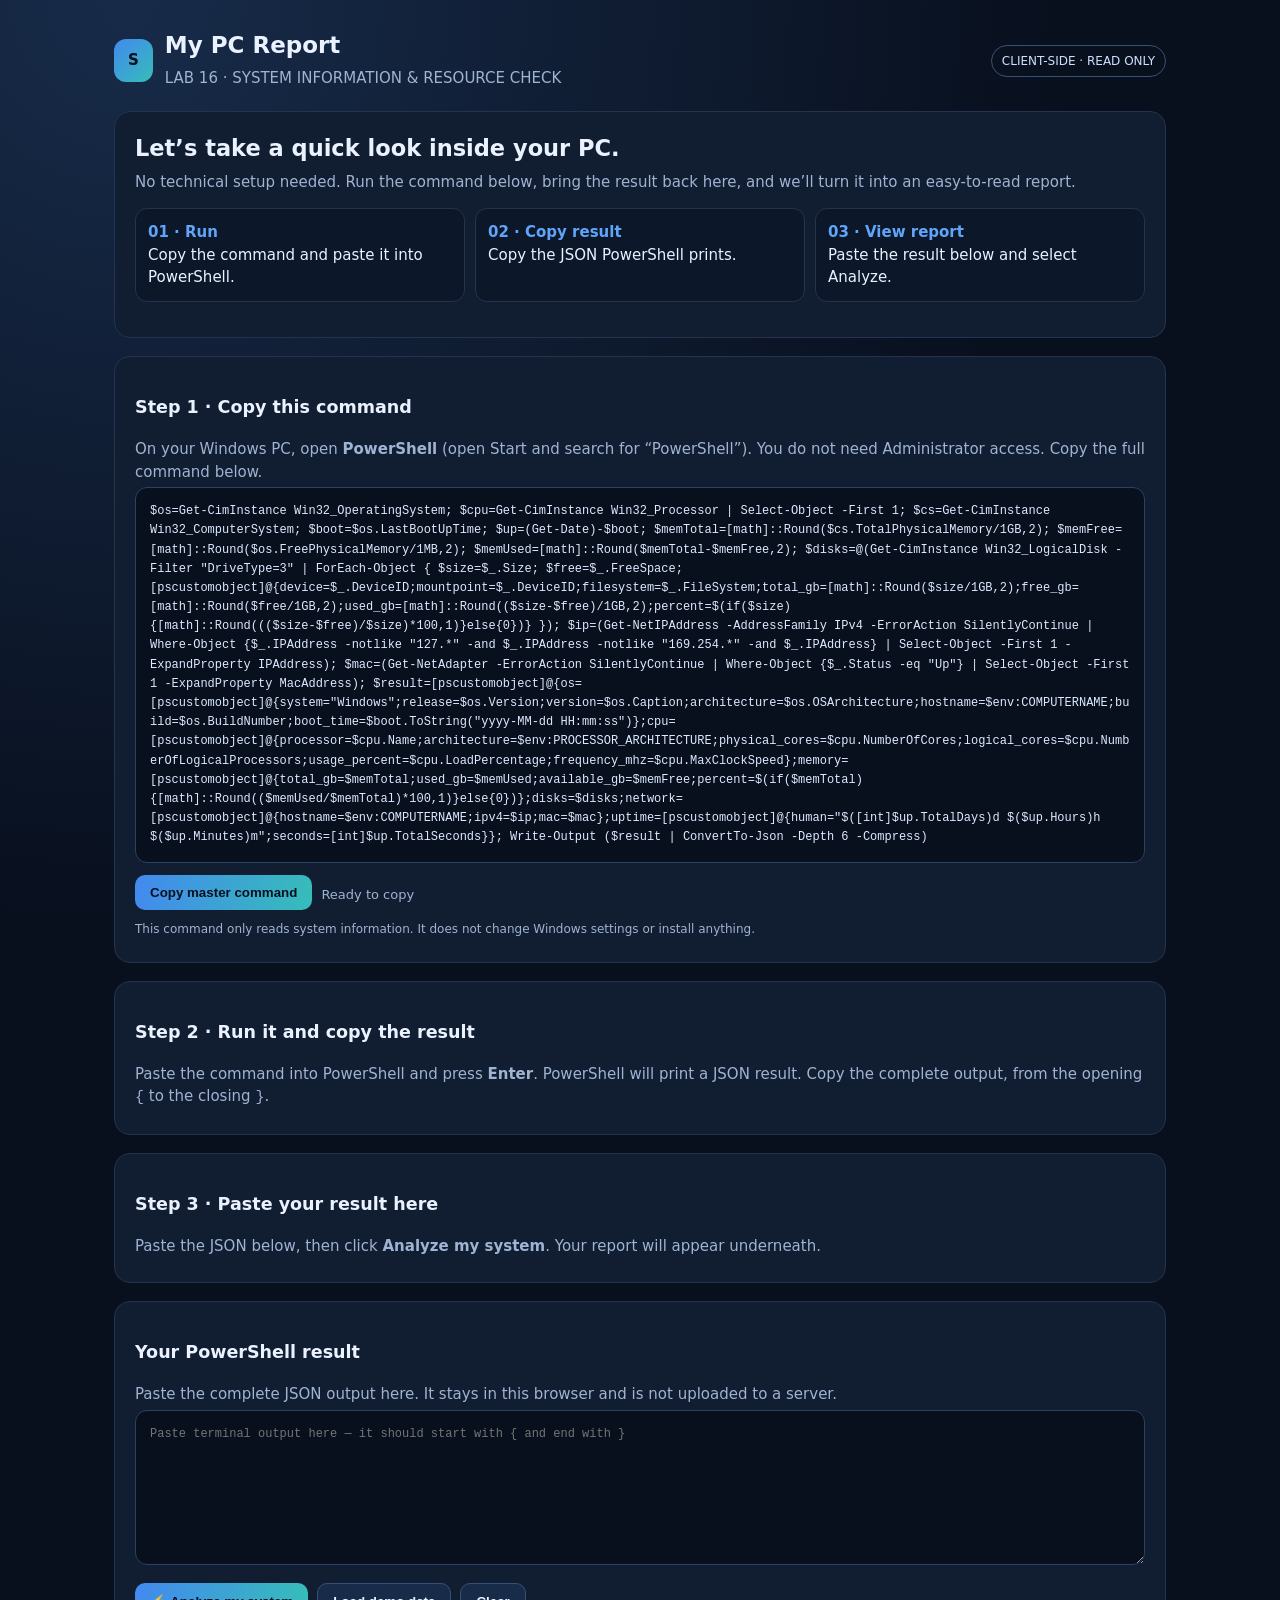
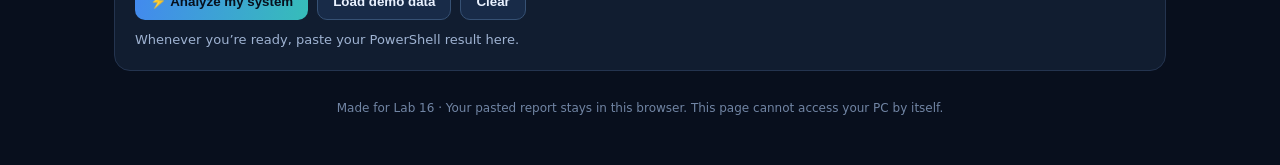
==== commit 14094a0b: "Fix PowerShell master command output for Windows PowerShell" ====
--- a/index.html
+++ b/index.html
@@ -14,7 +14,7 @@
 <div id="dashboard" class="hidden"><div class="section-head"><h3>System overview</h3><span class="pill">Imported snapshot</span></div><div class="cards" id="metrics"></div><div class="section-head"><h3>System details</h3><span class="status" id="generatedAt"></span></div><div class="grid2"><section class="panel"><h3>Operating system</h3><div id="osInfo"></div></section><section class="panel"><h3>Processor</h3><div id="cpuInfo"></div></section><section class="panel"><h3>Memory</h3><div id="memoryInfo"></div><div id="memoryBar"></div></section><section class="panel"><h3>Network</h3><div id="networkInfo"></div></section></div><section class="panel"><h3>Disk partitions</h3><div class="tablewrap"><table><thead><tr><th>Drive</th><th>File system</th><th>Total</th><th>Used</th><th>Free</th><th>Usage</th></tr></thead><tbody id="diskRows"></tbody></table></div></section><section class="panel"><h3>GUI vs CLI verification checklist</h3><p>Compare these collected values with the corresponding Windows graphical tools. Record the GUI values during your practical.</p><div class="tablewrap"><table><thead><tr><th>Parameter</th><th>Imported value</th><th>Windows GUI location</th><th>Verification</th></tr></thead><tbody id="verifyRows"></tbody></table></div></section><section class="panel"><h3>Export your report</h3><p>Generate a local report for your Lab 16 submission. Avoid sharing screenshots containing private IP or MAC addresses publicly.</p><div class="actions"><button class="btn primary" id="jsonBtn">Download JSON</button><button class="btn" id="csvBtn">Download CSV</button><button class="btn" id="printBtn">Print / Save PDF</button></div></section></div>
 <footer>Made for Lab 16 · Your pasted report stays in this browser. This page cannot access your PC by itself.</footer></div>
 <script>
-const $=id=>document.getElementById(id);$('masterCommand').textContent="$os=Get-CimInstance Win32_OperatingSystem; $cpu=Get-CimInstance Win32_Processor | Select-Object -First 1; $cs=Get-CimInstance Win32_ComputerSystem; $boot=$os.LastBootUpTime; $up=(Get-Date)-$boot; $memTotal=[math]::Round($cs.TotalPhysicalMemory/1GB,2); $memFree=[math]::Round($os.FreePhysicalMemory/1MB,2); $memUsed=[math]::Round($memTotal-$memFree,2); $disks=@(Get-CimInstance Win32_LogicalDisk -Filter \"DriveType=3\" | ForEach-Object { [pscustomobject]@{device=$_.DeviceID;mountpoint=$_.DeviceID;filesystem=$_.FileSystem;total_gb=[math]::Round($_.Size/1GB,2);free_gb=[math]::Round($_.FreeSpace/1GB,2);used_gb=[math]::Round(($_.Size-$_.FreeSpace)/1GB,2);percent=if($_.Size){[math]::Round((($_.Size-$_.FreeSpace)/$_.Size)*100,1)}else{0}} }); $ip=(Get-NetIPAddress -AddressFamily IPv4 -ErrorAction SilentlyContinue | Where-Object {$_.IPAddress -notlike \"127.*\" -and $_.IPAddress -notlike \"169.254.*\" -and $_.IPAddress} | Select-Object -First 1 -ExpandProperty IPAddress); $mac=(Get-NetAdapter -ErrorAction SilentlyContinue | Where-Object {$_.Status -eq \"Up\"} | Select-Object -First 1 -ExpandProperty MacAddress); $result=[pscustomobject]@{os=[pscustomobject]@{system=\"Windows\";release=$os.Version;version=$os.Caption;architecture=$os.OSArchitecture;hostname=$env:COMPUTERNAME;build=$os.BuildNumber;boot_time=$boot.ToString(\"yyyy-MM-dd HH:mm:ss\")};cpu=[pscustomobject]@{processor=$cpu.Name;architecture=$env:PROCESSOR_ARCHITECTURE;physical_cores=$cpu.NumberOfCores;logical_cores=$cpu.NumberOfLogicalProcessors;usage_percent=$cpu.LoadPercentage;frequency_mhz=$cpu.MaxClockSpeed};memory=[pscustomobject]@{total_gb=$memTotal;used_gb=$memUsed;available_gb=$memFree;percent=if($memTotal){[math]::Round(($memUsed/$memTotal)*100,1)}else{0}};disks=$disks;network=[pscustomobject]@{hostname=$env:COMPUTERNAME;ipv4=$ip;mac=$mac};uptime=[pscustomobject]@{human=\"$([int]$up.TotalDays)d $($up.Hours)h $($up.Minutes)m\";seconds=[int]$up.TotalSeconds}}; $result | ConvertTo-Json -Depth 6 -Compress";let snapshot=null;const esc=v=>String(v??'—').replace(/[&<>"']/g,c=>({'&':'&amp;','<':'&lt;','>':'&gt;','"':'&quot;',"'":'&#39;'}[c]));const val=(o,k)=>o&&o[k]!==undefined&&o[k]!==null?o[k]:'—';const gb=n=>Number.isFinite(Number(n))?`${Number(n).toFixed(2)} GB`:'—';function kv(obj,labels){return Object.entries(labels).map(([k,l])=>`<div class="kv"><span>${esc(l)}</span><span>${esc(val(obj,k))}</span></div>`).join('')}
+const $=id=>document.getElementById(id);$('masterCommand').textContent="$os=Get-CimInstance Win32_OperatingSystem; $cpu=Get-CimInstance Win32_Processor | Select-Object -First 1; $cs=Get-CimInstance Win32_ComputerSystem; $boot=$os.LastBootUpTime; $up=(Get-Date)-$boot; $memTotal=[math]::Round($cs.TotalPhysicalMemory/1GB,2); $memFree=[math]::Round($os.FreePhysicalMemory/1MB,2); $memUsed=[math]::Round($memTotal-$memFree,2); $disks=@(Get-CimInstance Win32_LogicalDisk -Filter \"DriveType=3\" | ForEach-Object { $size=$_.Size; $free=$_.FreeSpace; [pscustomobject]@{device=$_.DeviceID;mountpoint=$_.DeviceID;filesystem=$_.FileSystem;total_gb=[math]::Round($size/1GB,2);free_gb=[math]::Round($free/1GB,2);used_gb=[math]::Round(($size-$free)/1GB,2);percent=$(if($size){[math]::Round((($size-$free)/$size)*100,1)}else{0})} }); $ip=(Get-NetIPAddress -AddressFamily IPv4 -ErrorAction SilentlyContinue | Where-Object {$_.IPAddress -notlike \"127.*\" -and $_.IPAddress -notlike \"169.254.*\" -and $_.IPAddress} | Select-Object -First 1 -ExpandProperty IPAddress); $mac=(Get-NetAdapter -ErrorAction SilentlyContinue | Where-Object {$_.Status -eq \"Up\"} | Select-Object -First 1 -ExpandProperty MacAddress); $result=[pscustomobject]@{os=[pscustomobject]@{system=\"Windows\";release=$os.Version;version=$os.Caption;architecture=$os.OSArchitecture;hostname=$env:COMPUTERNAME;build=$os.BuildNumber;boot_time=$boot.ToString(\"yyyy-MM-dd HH:mm:ss\")};cpu=[pscustomobject]@{processor=$cpu.Name;architecture=$env:PROCESSOR_ARCHITECTURE;physical_cores=$cpu.NumberOfCores;logical_cores=$cpu.NumberOfLogicalProcessors;usage_percent=$cpu.LoadPercentage;frequency_mhz=$cpu.MaxClockSpeed};memory=[pscustomobject]@{total_gb=$memTotal;used_gb=$memUsed;available_gb=$memFree;percent=$(if($memTotal){[math]::Round(($memUsed/$memTotal)*100,1)}else{0})};disks=$disks;network=[pscustomobject]@{hostname=$env:COMPUTERNAME;ipv4=$ip;mac=$mac};uptime=[pscustomobject]@{human=\"$([int]$up.TotalDays)d $($up.Hours)h $($up.Minutes)m\";seconds=[int]$up.TotalSeconds}}; Write-Output ($result | ConvertTo-Json -Depth 6 -Compress)";let snapshot=null;const esc=v=>String(v??'—').replace(/[&<>"']/g,c=>({'&':'&amp;','<':'&lt;','>':'&gt;','"':'&quot;',"'":'&#39;'}[c]));const val=(o,k)=>o&&o[k]!==undefined&&o[k]!==null?o[k]:'—';const gb=n=>Number.isFinite(Number(n))?`${Number(n).toFixed(2)} GB`:'—';function kv(obj,labels){return Object.entries(labels).map(([k,l])=>`<div class="kv"><span>${esc(l)}</span><span>${esc(val(obj,k))}</span></div>`).join('')}
 function setStatus(msg,kind=''){$('status').textContent=msg;$('status').className='status '+kind}function normalize(d){const req=['os','cpu','memory','disks','network','uptime'];if(!d||typeof d!=='object'||req.some(k=>!(k in d)))throw Error('Required JSON sections missing. Use the provided Lab 16 master command.');for(const k of ['os','cpu','memory','network','uptime'])if(!d[k]||typeof d[k]!=='object')throw Error(`Invalid ${k} section.`);if(!Array.isArray(d.disks))throw Error('The disks section must be a JSON array.');return d}
 function render(d){snapshot=d;const {os,cpu,memory:m,network:n,uptime:u,disks}=d;const metrics=[['HOSTNAME',val(os,'hostname'),val(os,'version')],['PROCESSOR',val(cpu,'processor'),`${val(cpu,'physical_cores')} physical / ${val(cpu,'logical_cores')} logical cores`],['INSTALLED RAM',gb(m.total_gb),`${gb(m.available_gb)} available`],['SYSTEM UPTIME',val(u,'human'),`Boot: ${val(os,'boot_time')}`]];$('metrics').innerHTML=metrics.map(([l,v,s])=>`<div class="card"><div class="label">${esc(l)}</div><div class="value">${esc(v)}</div><div class="sub">${esc(s)}</div></div>`).join('');$('osInfo').innerHTML=kv(os,{system:'Operating system',version:'Edition',release:'Version',build:'Build',architecture:'Architecture',hostname:'Hostname',boot_time:'Last boot'});$('cpuInfo').innerHTML=kv(cpu,{processor:'Processor name',architecture:'Architecture',physical_cores:'Physical cores',logical_cores:'Logical cores',usage_percent:'CPU load (%)',frequency_mhz:'Max frequency (MHz)'});$('memoryInfo').innerHTML=kv(m,{total_gb:'Total RAM',used_gb:'Used RAM',available_gb:'Available RAM',percent:'Memory usage (%)'});const pct=Math.max(0,Math.min(100,Number(m.percent)||0));$('memoryBar').innerHTML=`<div class="bar"><i style="width:${pct}%"></i></div><div class="status">${pct.toFixed(1)}% used</div>`;$('networkInfo').innerHTML=kv(n,{hostname:'Hostname',ipv4:'Local IPv4',mac:'MAC address'});$('diskRows').innerHTML=disks.length?disks.map(x=>`<tr><td>${esc(x.mountpoint||x.device)}</td><td>${esc(x.filesystem)}</td><td>${esc(gb(x.total_gb))}</td><td>${esc(gb(x.used_gb))}</td><td>${esc(gb(x.free_gb))}</td><td>${esc(val(x,'percent'))}%</td></tr>`).join(''):'<tr><td colspan="6">No disk data found.</td></tr>';const checks=[['OS version',`${val(os,'version')} (${val(os,'release')})`,'Settings → System → About'],['Hostname',val(os,'hostname'),'Settings → System → About'],['Processor',val(cpu,'processor'),'Task Manager → Performance → CPU'],['Installed RAM',gb(m.total_gb),'Task Manager → Performance → Memory'],['Disk space',`${disks.length} drive(s) reported`,'File Explorer → This PC'],['IPv4 address',val(n,'ipv4'),'Settings → Network & Internet'],['System uptime',val(u,'human'),'Task Manager → Performance → CPU']];$('verifyRows').innerHTML=checks.map(r=>`<tr>${r.map(v=>`<td>${esc(v)}</td>`).join('')}<td><span class="pill">Compare manually</span></td></tr>`).join('');$('generatedAt').textContent='Imported '+new Date().toLocaleString();$('dashboard').classList.remove('hidden');setStatus('System snapshot imported and analyzed successfully.','good')}
 $('copyCommandBtn').onclick=async()=>{const text=$('masterCommand').textContent;try{await navigator.clipboard.writeText(text);$('copyStatus').textContent='Copied! Paste it into PowerShell.'}catch(e){const range=document.createRange();range.selectNodeContents($('masterCommand'));const sel=window.getSelection();sel.removeAllRanges();sel.addRange(range);$('copyStatus').textContent='Command selected — press Ctrl+C to copy.'}};$('importBtn').onclick=()=>{try{const raw=$('payload').value.trim();if(!raw)throw Error('Paste the terminal JSON output first.');render(normalize(JSON.parse(raw)))}catch(e){setStatus(e.message,'bad')}};$('clearBtn').onclick=()=>{$('payload').value='';snapshot=null;$('dashboard').classList.add('hidden');setStatus('Cleared. Waiting for terminal output.')};const demo={os:{system:'Windows',release:'10.0.22631',version:'Microsoft Windows 11 Pro',architecture:'64-bit',hostname:'LAB-PC',build:'22631',boot_time:'2026-11-21 07:00:00'},cpu:{processor:'Demo Intel Core Processor',architecture:'AMD64',physical_cores:6,logical_cores:12,usage_percent:18,frequency_mhz:4500},memory:{total_gb:16,used_gb:7.2,available_gb:8.8,percent:45},disks:[{device:'C:',mountpoint:'C:',filesystem:'NTFS',total_gb:476.8,used_gb:210.4,free_gb:266.4,percent:44.1}],network:{hostname:'LAB-PC',ipv4:'192.168.1.10',mac:'00:11:22:33:44:55'},uptime:{human:'0d 2h 15m',seconds:8100}};$('sampleBtn').onclick=()=>{$('payload').value=JSON.stringify(demo,null,2);render(demo);setStatus('Demo data loaded. Replace it with your own terminal output for your lab.','')};function download(name,content,type){const a=document.createElement('a'),u=URL.createObjectURL(new Blob([content],{type}));a.href=u;a.download=name;a.click();URL.revokeObjectURL(u)}$('jsonBtn').onclick=()=>snapshot&&download('Lab16_System_Report.json',JSON.stringify(snapshot,null,2),'application/json');$('csvBtn').onclick=()=>{if(!snapshot)return;let rows=[['Section','Parameter','Value']];for(const [section,obj] of Object.entries(snapshot)){if(Array.isArray(obj))obj.forEach((x,i)=>Object.entries(x).forEach(([k,v])=>rows.push([section,`${i+1}.${k}`,v])));else Object.entries(obj).forEach(([k,v])=>rows.push([section,k,v]))}const csv=rows.map(r=>r.map(v=>`"${String(v??'').replace(/"/g,'""')}"`).join(',')).join('\r\n');download('Lab16_System_Report.csv',csv,'text/csv')};$('printBtn').onclick=()=>window.print();
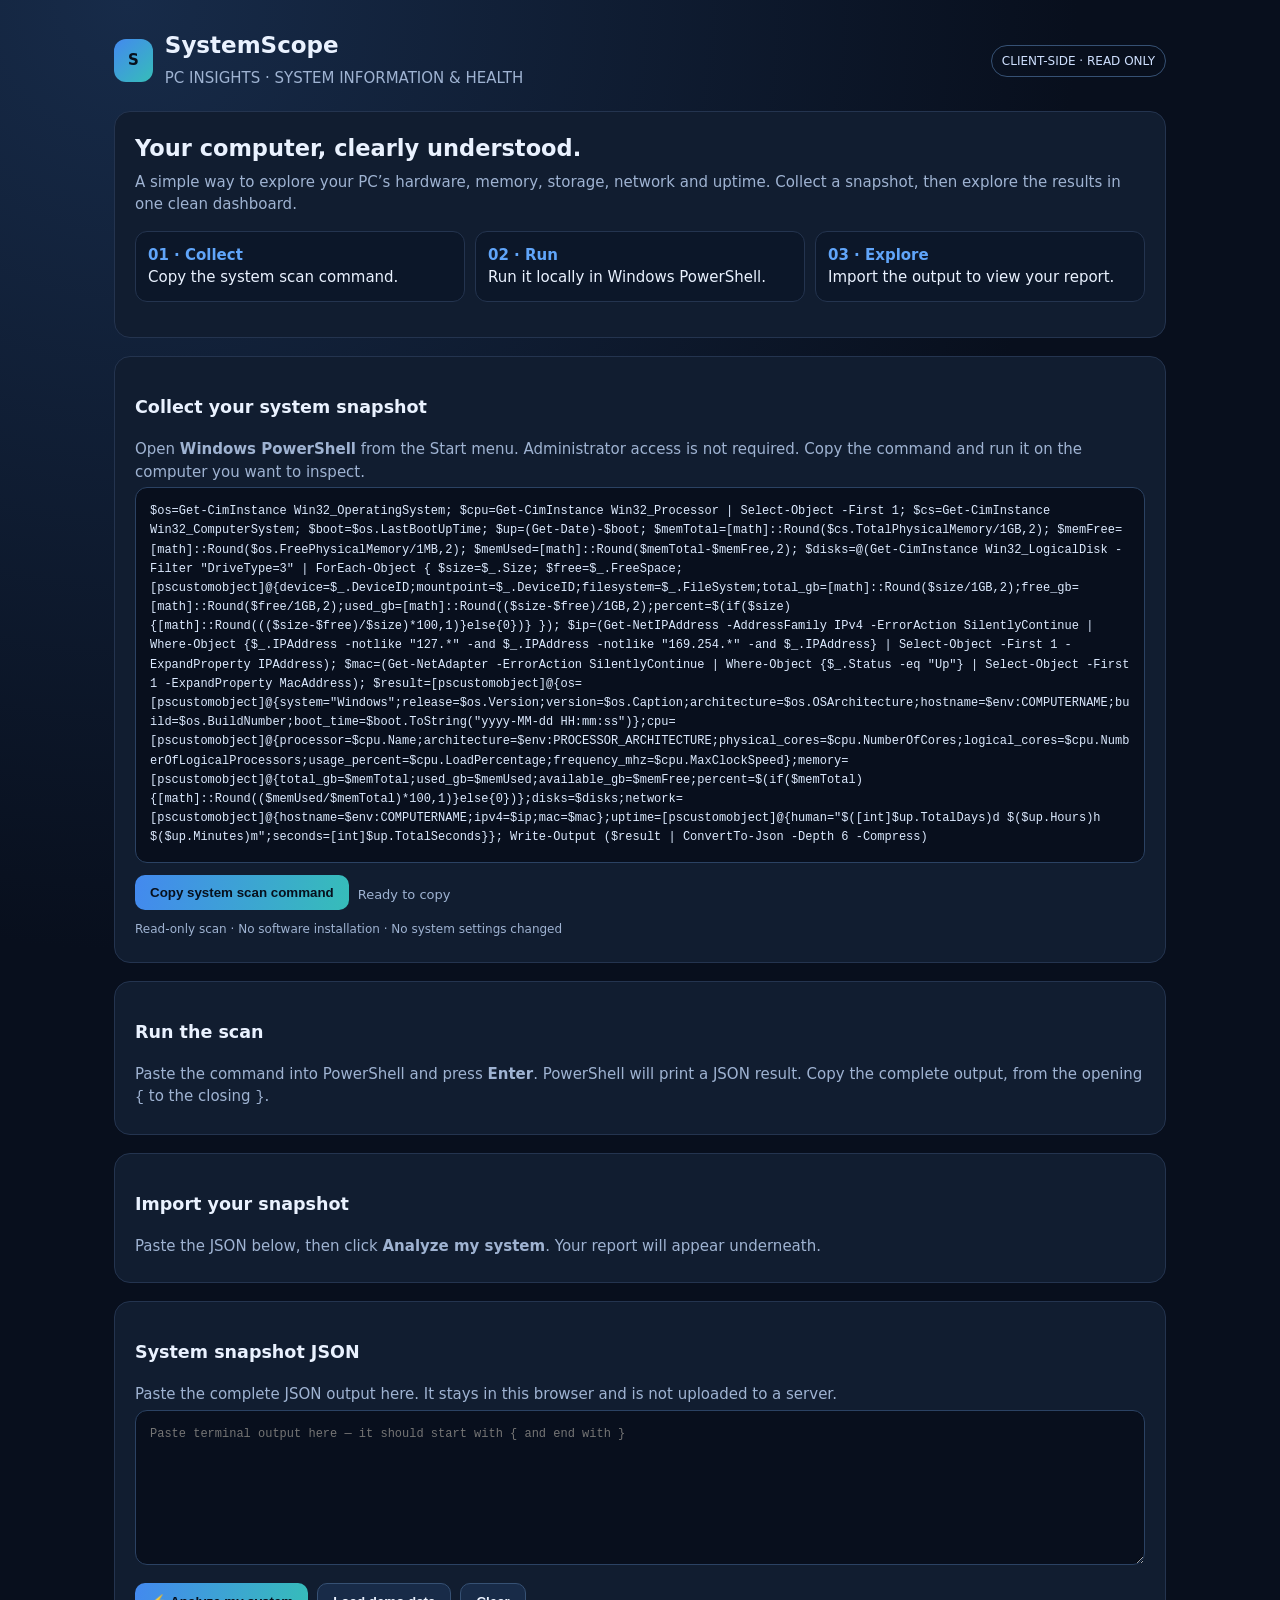
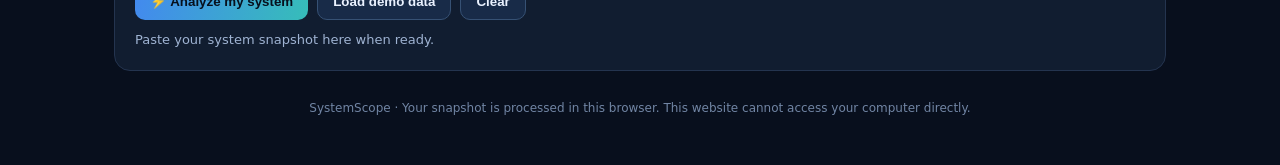
==== commit 707f21b1: "Rebrand dashboard as a standalone SystemScope product" ====
--- a/index.html
+++ b/index.html
@@ -1,21 +1,21 @@
 <!doctype html>
 <html lang="en">
 <head>
-<meta charset="utf-8"><meta name="viewport" content="width=device-width,initial-scale=1"><meta name="theme-color" content="#0b1220"><title>My PC Report — Lab 16</title>
+<meta charset="utf-8"><meta name="viewport" content="width=device-width,initial-scale=1"><meta name="theme-color" content="#0b1220"><title>SystemScope — PC Insights</title>
 <style>
 :root{color-scheme:dark;--bg:#080f1d;--panel:#111d30;--line:#24344f;--muted:#9fb3d2;--blue:#60a5fa;--green:#4ade80;--red:#f87171}*{box-sizing:border-box}body{margin:0;background:radial-gradient(circle at 10% 0%,#172b49,var(--bg) 45%);font:15px/1.5 system-ui,Segoe UI,sans-serif;color:#eaf2ff}.wrap{max-width:1100px;margin:auto;padding:28px 24px 50px}.top{display:flex;justify-content:space-between;align-items:center;gap:15px}.brand{display:flex;align-items:center;gap:12px}.logo{background:linear-gradient(135deg,#4389ef,#36bdb9);color:#07101d;font-weight:900;padding:10px 14px;border-radius:12px}h1{font-size:23px;margin:0}p{color:var(--muted);margin:4px 0}.pill{border:1px solid #365174;border-radius:30px;padding:6px 10px;color:#cfe0ff;font-size:12px}.hero,.panel{background:var(--panel);border:1px solid var(--line);border-radius:16px;padding:20px;margin-top:18px}.hero h2{margin:0 0 5px}.steps{display:grid;grid-template-columns:repeat(3,1fr);gap:10px;margin:15px 0}.step{background:#0c1729;border:1px solid var(--line);border-radius:12px;padding:12px}.step b{display:block;color:var(--blue)}textarea{width:100%;min-height:155px;resize:vertical;border:1px solid #2b4263;background:#080f1d;color:#dceaff;border-radius:12px;padding:14px;font:12px/1.55 ui-monospace,Consolas,monospace;outline:none}textarea:focus{border-color:var(--blue)}.command-wrap{border:1px solid #2b4263;background:#080f1d;border-radius:12px;padding:14px;overflow:auto}.command-wrap pre{margin:0;white-space:pre-wrap;overflow-wrap:anywhere;color:#dceaff;font:12px/1.6 ui-monospace,Consolas,monospace}.hint{font-size:12px;margin-top:10px;color:#9fb3d2}.actions{display:flex;flex-wrap:wrap;gap:9px;margin-top:12px}.btn{border:1px solid #365174;border-radius:10px;padding:10px 15px;background:#182b48;color:#eaf2ff;font-weight:650;cursor:pointer}.btn.primary{background:linear-gradient(100deg,#4389ef,#36bdb9);color:#07101d;border:0}.btn:hover{filter:brightness(1.12)}.status{font-size:13px;margin-top:10px;color:var(--muted)}.good{color:var(--green)}.bad{color:var(--red)}.hidden{display:none!important}.section-head{display:flex;align-items:center;justify-content:space-between;gap:10px;margin:24px 0 12px}.section-head h3{margin:0;font-size:18px}.cards{display:grid;grid-template-columns:repeat(4,1fr);gap:12px}.card{background:var(--panel);border:1px solid var(--line);border-radius:15px;padding:16px;min-width:0}.card .label{font-size:12px;color:var(--muted)}.card .value{font-size:23px;font-weight:750;margin-top:7px;overflow-wrap:anywhere}.card .sub{font-size:11px;color:var(--muted);margin-top:4px}.grid2{display:grid;grid-template-columns:1fr 1fr;gap:14px}.kv{display:grid;grid-template-columns:minmax(110px,.8fr) 1.2fr;gap:9px;padding:9px 0;border-bottom:1px solid #24344f}.kv:last-child{border:0}.kv span:first-child{color:var(--muted);font-size:13px}.kv span:last-child{overflow-wrap:anywhere;font-size:13px}.bar{height:8px;background:#24344f;border-radius:9px;overflow:hidden;margin-top:10px}.bar i{display:block;height:100%;background:linear-gradient(90deg,#5296ff,#4dd2c8);border-radius:9px}table{width:100%;border-collapse:collapse;font-size:13px}th,td{text-align:left;padding:10px;border-bottom:1px solid #24344f;vertical-align:top}th{color:#9fb3d2;font-weight:600}td{overflow-wrap:anywhere}.tablewrap{overflow:auto}footer{color:#7185a4;font-size:12px;text-align:center;margin-top:28px}@media(max-width:850px){.cards{grid-template-columns:repeat(2,1fr)}.grid2{grid-template-columns:1fr}}@media(max-width:560px){.wrap{padding:18px 13px 40px}.top{align-items:flex-start;flex-direction:column}.steps{grid-template-columns:1fr}.hero h2{font-size:21px}.cards{grid-template-columns:1fr 1fr}.card .value{font-size:19px}.panel{padding:15px}}
 </style></head><body><div class="wrap">
-<header class="top"><div class="brand"><div class="logo">S</div><div><h1>My PC Report</h1><p>LAB 16 · SYSTEM INFORMATION & RESOURCE CHECK</p></div></div><span class="pill">CLIENT-SIDE · READ ONLY</span></header>
-<section class="hero"><h2>Let’s take a quick look inside your PC.</h2><p>No technical setup needed. Run the command below, bring the result back here, and we’ll turn it into an easy-to-read report.</p><div class="steps"><div class="step"><b>01 · Run</b>Copy the command and paste it into PowerShell.</div><div class="step"><b>02 · Copy result</b>Copy the JSON PowerShell prints.</div><div class="step"><b>03 · View report</b>Paste the result below and select Analyze.</div></div></section>
-<section class="panel"><h3>Step 1 · Copy this command</h3><p>On your Windows PC, open <b>PowerShell</b> (open Start and search for “PowerShell”). You do not need Administrator access. Copy the full command below.</p><div class="command-wrap"><pre id="masterCommand"></pre></div><div class="actions"><button class="btn primary" id="copyCommandBtn">Copy master command</button><span class="status" id="copyStatus">Ready to copy</span></div><p class="hint">This command only reads system information. It does not change Windows settings or install anything.</p></section>
-<section class="panel"><h3>Step 2 · Run it and copy the result</h3><p>Paste the command into PowerShell and press <b>Enter</b>. PowerShell will print a JSON result. Copy the complete output, from the opening <code>{</code> to the closing <code>}</code>.</p></section>
-<section class="panel"><h3>Step 3 · Paste your result here</h3><p>Paste the JSON below, then click <b>Analyze my system</b>. Your report will appear underneath.</p></section>
-<section class="panel"><h3>Your PowerShell result</h3><p>Paste the complete JSON output here. It stays in this browser and is not uploaded to a server.</p><textarea id="payload" spellcheck="false" placeholder="Paste terminal output here — it should start with { and end with }"></textarea><div class="actions"><button class="btn primary" id="importBtn">⚡ Analyze my system</button><button class="btn" id="sampleBtn">Load demo data</button><button class="btn" id="clearBtn">Clear</button></div><div id="status" class="status">Whenever you’re ready, paste your PowerShell result here.</div></section>
-<div id="dashboard" class="hidden"><div class="section-head"><h3>System overview</h3><span class="pill">Imported snapshot</span></div><div class="cards" id="metrics"></div><div class="section-head"><h3>System details</h3><span class="status" id="generatedAt"></span></div><div class="grid2"><section class="panel"><h3>Operating system</h3><div id="osInfo"></div></section><section class="panel"><h3>Processor</h3><div id="cpuInfo"></div></section><section class="panel"><h3>Memory</h3><div id="memoryInfo"></div><div id="memoryBar"></div></section><section class="panel"><h3>Network</h3><div id="networkInfo"></div></section></div><section class="panel"><h3>Disk partitions</h3><div class="tablewrap"><table><thead><tr><th>Drive</th><th>File system</th><th>Total</th><th>Used</th><th>Free</th><th>Usage</th></tr></thead><tbody id="diskRows"></tbody></table></div></section><section class="panel"><h3>GUI vs CLI verification checklist</h3><p>Compare these collected values with the corresponding Windows graphical tools. Record the GUI values during your practical.</p><div class="tablewrap"><table><thead><tr><th>Parameter</th><th>Imported value</th><th>Windows GUI location</th><th>Verification</th></tr></thead><tbody id="verifyRows"></tbody></table></div></section><section class="panel"><h3>Export your report</h3><p>Generate a local report for your Lab 16 submission. Avoid sharing screenshots containing private IP or MAC addresses publicly.</p><div class="actions"><button class="btn primary" id="jsonBtn">Download JSON</button><button class="btn" id="csvBtn">Download CSV</button><button class="btn" id="printBtn">Print / Save PDF</button></div></section></div>
-<footer>Made for Lab 16 · Your pasted report stays in this browser. This page cannot access your PC by itself.</footer></div>
+<header class="top"><div class="brand"><div class="logo">S</div><div><h1>SystemScope</h1><p>PC INSIGHTS · SYSTEM INFORMATION & HEALTH</p></div></div><span class="pill">CLIENT-SIDE · READ ONLY</span></header>
+<section class="hero"><h2>Your computer, clearly understood.</h2><p>A simple way to explore your PC’s hardware, memory, storage, network and uptime. Collect a snapshot, then explore the results in one clean dashboard.</p><div class="steps"><div class="step"><b>01 · Collect</b>Copy the system scan command.</div><div class="step"><b>02 · Run</b>Run it locally in Windows PowerShell.</div><div class="step"><b>03 · Explore</b>Import the output to view your report.</div></div></section>
+<section class="panel"><h3>Collect your system snapshot</h3><p>Open <b>Windows PowerShell</b> from the Start menu. Administrator access is not required. Copy the command and run it on the computer you want to inspect.</p><div class="command-wrap"><pre id="masterCommand"></pre></div><div class="actions"><button class="btn primary" id="copyCommandBtn">Copy system scan command</button><span class="status" id="copyStatus">Ready to copy</span></div><p class="hint">Read-only scan · No software installation · No system settings changed</p></section>
+<section class="panel"><h3>Run the scan</h3><p>Paste the command into PowerShell and press <b>Enter</b>. PowerShell will print a JSON result. Copy the complete output, from the opening <code>{</code> to the closing <code>}</code>.</p></section>
+<section class="panel"><h3>Import your snapshot</h3><p>Paste the JSON below, then click <b>Analyze my system</b>. Your report will appear underneath.</p></section>
+<section class="panel"><h3>System snapshot JSON</h3><p>Paste the complete JSON output here. It stays in this browser and is not uploaded to a server.</p><textarea id="payload" spellcheck="false" placeholder="Paste terminal output here — it should start with { and end with }"></textarea><div class="actions"><button class="btn primary" id="importBtn">⚡ Analyze my system</button><button class="btn" id="sampleBtn">Load demo data</button><button class="btn" id="clearBtn">Clear</button></div><div id="status" class="status">Paste your system snapshot here when ready.</div></section>
+<div id="dashboard" class="hidden"><div class="section-head"><h3>System overview</h3><span class="pill">Imported snapshot</span></div><div class="cards" id="metrics"></div><div class="section-head"><h3>System details</h3><span class="status" id="generatedAt"></span></div><div class="grid2"><section class="panel"><h3>Operating system</h3><div id="osInfo"></div></section><section class="panel"><h3>Processor</h3><div id="cpuInfo"></div></section><section class="panel"><h3>Memory</h3><div id="memoryInfo"></div><div id="memoryBar"></div></section><section class="panel"><h3>Network</h3><div id="networkInfo"></div></section></div><section class="panel"><h3>Disk partitions</h3><div class="tablewrap"><table><thead><tr><th>Drive</th><th>File system</th><th>Total</th><th>Used</th><th>Free</th><th>Usage</th></tr></thead><tbody id="diskRows"></tbody></table></div></section><section class="panel"><h3>Where to verify these details</h3><p>Use these Windows tools to cross-check the information shown in this report.</p><div class="tablewrap"><table><thead><tr><th>Parameter</th><th>Imported value</th><th>Windows GUI location</th><th>Verification</th></tr></thead><tbody id="verifyRows"></tbody></table></div></section><section class="panel"><h3>Export your report</h3><p>Export a copy of your system snapshot for your records. Be careful when sharing reports because they may include private IP and MAC addresses.</p><div class="actions"><button class="btn primary" id="jsonBtn">Download JSON</button><button class="btn" id="csvBtn">Download CSV</button><button class="btn" id="printBtn">Print / Save PDF</button></div></section></div>
+<footer>SystemScope · Your snapshot is processed in this browser. This website cannot access your computer directly.</footer></div>
 <script>
 const $=id=>document.getElementById(id);$('masterCommand').textContent="$os=Get-CimInstance Win32_OperatingSystem; $cpu=Get-CimInstance Win32_Processor | Select-Object -First 1; $cs=Get-CimInstance Win32_ComputerSystem; $boot=$os.LastBootUpTime; $up=(Get-Date)-$boot; $memTotal=[math]::Round($cs.TotalPhysicalMemory/1GB,2); $memFree=[math]::Round($os.FreePhysicalMemory/1MB,2); $memUsed=[math]::Round($memTotal-$memFree,2); $disks=@(Get-CimInstance Win32_LogicalDisk -Filter \"DriveType=3\" | ForEach-Object { $size=$_.Size; $free=$_.FreeSpace; [pscustomobject]@{device=$_.DeviceID;mountpoint=$_.DeviceID;filesystem=$_.FileSystem;total_gb=[math]::Round($size/1GB,2);free_gb=[math]::Round($free/1GB,2);used_gb=[math]::Round(($size-$free)/1GB,2);percent=$(if($size){[math]::Round((($size-$free)/$size)*100,1)}else{0})} }); $ip=(Get-NetIPAddress -AddressFamily IPv4 -ErrorAction SilentlyContinue | Where-Object {$_.IPAddress -notlike \"127.*\" -and $_.IPAddress -notlike \"169.254.*\" -and $_.IPAddress} | Select-Object -First 1 -ExpandProperty IPAddress); $mac=(Get-NetAdapter -ErrorAction SilentlyContinue | Where-Object {$_.Status -eq \"Up\"} | Select-Object -First 1 -ExpandProperty MacAddress); $result=[pscustomobject]@{os=[pscustomobject]@{system=\"Windows\";release=$os.Version;version=$os.Caption;architecture=$os.OSArchitecture;hostname=$env:COMPUTERNAME;build=$os.BuildNumber;boot_time=$boot.ToString(\"yyyy-MM-dd HH:mm:ss\")};cpu=[pscustomobject]@{processor=$cpu.Name;architecture=$env:PROCESSOR_ARCHITECTURE;physical_cores=$cpu.NumberOfCores;logical_cores=$cpu.NumberOfLogicalProcessors;usage_percent=$cpu.LoadPercentage;frequency_mhz=$cpu.MaxClockSpeed};memory=[pscustomobject]@{total_gb=$memTotal;used_gb=$memUsed;available_gb=$memFree;percent=$(if($memTotal){[math]::Round(($memUsed/$memTotal)*100,1)}else{0})};disks=$disks;network=[pscustomobject]@{hostname=$env:COMPUTERNAME;ipv4=$ip;mac=$mac};uptime=[pscustomobject]@{human=\"$([int]$up.TotalDays)d $($up.Hours)h $($up.Minutes)m\";seconds=[int]$up.TotalSeconds}}; Write-Output ($result | ConvertTo-Json -Depth 6 -Compress)";let snapshot=null;const esc=v=>String(v??'—').replace(/[&<>"']/g,c=>({'&':'&amp;','<':'&lt;','>':'&gt;','"':'&quot;',"'":'&#39;'}[c]));const val=(o,k)=>o&&o[k]!==undefined&&o[k]!==null?o[k]:'—';const gb=n=>Number.isFinite(Number(n))?`${Number(n).toFixed(2)} GB`:'—';function kv(obj,labels){return Object.entries(labels).map(([k,l])=>`<div class="kv"><span>${esc(l)}</span><span>${esc(val(obj,k))}</span></div>`).join('')}
-function setStatus(msg,kind=''){$('status').textContent=msg;$('status').className='status '+kind}function normalize(d){const req=['os','cpu','memory','disks','network','uptime'];if(!d||typeof d!=='object'||req.some(k=>!(k in d)))throw Error('Required JSON sections missing. Use the provided Lab 16 master command.');for(const k of ['os','cpu','memory','network','uptime'])if(!d[k]||typeof d[k]!=='object')throw Error(`Invalid ${k} section.`);if(!Array.isArray(d.disks))throw Error('The disks section must be a JSON array.');return d}
+function setStatus(msg,kind=''){$('status').textContent=msg;$('status').className='status '+kind}function normalize(d){const req=['os','cpu','memory','disks','network','uptime'];if(!d||typeof d!=='object'||req.some(k=>!(k in d)))throw Error('Required system information is missing. Please use the SystemScope scan command.');for(const k of ['os','cpu','memory','network','uptime'])if(!d[k]||typeof d[k]!=='object')throw Error(`Invalid ${k} section.`);if(!Array.isArray(d.disks))throw Error('The disks section must be a JSON array.');return d}
 function render(d){snapshot=d;const {os,cpu,memory:m,network:n,uptime:u,disks}=d;const metrics=[['HOSTNAME',val(os,'hostname'),val(os,'version')],['PROCESSOR',val(cpu,'processor'),`${val(cpu,'physical_cores')} physical / ${val(cpu,'logical_cores')} logical cores`],['INSTALLED RAM',gb(m.total_gb),`${gb(m.available_gb)} available`],['SYSTEM UPTIME',val(u,'human'),`Boot: ${val(os,'boot_time')}`]];$('metrics').innerHTML=metrics.map(([l,v,s])=>`<div class="card"><div class="label">${esc(l)}</div><div class="value">${esc(v)}</div><div class="sub">${esc(s)}</div></div>`).join('');$('osInfo').innerHTML=kv(os,{system:'Operating system',version:'Edition',release:'Version',build:'Build',architecture:'Architecture',hostname:'Hostname',boot_time:'Last boot'});$('cpuInfo').innerHTML=kv(cpu,{processor:'Processor name',architecture:'Architecture',physical_cores:'Physical cores',logical_cores:'Logical cores',usage_percent:'CPU load (%)',frequency_mhz:'Max frequency (MHz)'});$('memoryInfo').innerHTML=kv(m,{total_gb:'Total RAM',used_gb:'Used RAM',available_gb:'Available RAM',percent:'Memory usage (%)'});const pct=Math.max(0,Math.min(100,Number(m.percent)||0));$('memoryBar').innerHTML=`<div class="bar"><i style="width:${pct}%"></i></div><div class="status">${pct.toFixed(1)}% used</div>`;$('networkInfo').innerHTML=kv(n,{hostname:'Hostname',ipv4:'Local IPv4',mac:'MAC address'});$('diskRows').innerHTML=disks.length?disks.map(x=>`<tr><td>${esc(x.mountpoint||x.device)}</td><td>${esc(x.filesystem)}</td><td>${esc(gb(x.total_gb))}</td><td>${esc(gb(x.used_gb))}</td><td>${esc(gb(x.free_gb))}</td><td>${esc(val(x,'percent'))}%</td></tr>`).join(''):'<tr><td colspan="6">No disk data found.</td></tr>';const checks=[['OS version',`${val(os,'version')} (${val(os,'release')})`,'Settings → System → About'],['Hostname',val(os,'hostname'),'Settings → System → About'],['Processor',val(cpu,'processor'),'Task Manager → Performance → CPU'],['Installed RAM',gb(m.total_gb),'Task Manager → Performance → Memory'],['Disk space',`${disks.length} drive(s) reported`,'File Explorer → This PC'],['IPv4 address',val(n,'ipv4'),'Settings → Network & Internet'],['System uptime',val(u,'human'),'Task Manager → Performance → CPU']];$('verifyRows').innerHTML=checks.map(r=>`<tr>${r.map(v=>`<td>${esc(v)}</td>`).join('')}<td><span class="pill">Compare manually</span></td></tr>`).join('');$('generatedAt').textContent='Imported '+new Date().toLocaleString();$('dashboard').classList.remove('hidden');setStatus('System snapshot imported and analyzed successfully.','good')}
-$('copyCommandBtn').onclick=async()=>{const text=$('masterCommand').textContent;try{await navigator.clipboard.writeText(text);$('copyStatus').textContent='Copied! Paste it into PowerShell.'}catch(e){const range=document.createRange();range.selectNodeContents($('masterCommand'));const sel=window.getSelection();sel.removeAllRanges();sel.addRange(range);$('copyStatus').textContent='Command selected — press Ctrl+C to copy.'}};$('importBtn').onclick=()=>{try{const raw=$('payload').value.trim();if(!raw)throw Error('Paste the terminal JSON output first.');render(normalize(JSON.parse(raw)))}catch(e){setStatus(e.message,'bad')}};$('clearBtn').onclick=()=>{$('payload').value='';snapshot=null;$('dashboard').classList.add('hidden');setStatus('Cleared. Waiting for terminal output.')};const demo={os:{system:'Windows',release:'10.0.22631',version:'Microsoft Windows 11 Pro',architecture:'64-bit',hostname:'LAB-PC',build:'22631',boot_time:'2026-11-21 07:00:00'},cpu:{processor:'Demo Intel Core Processor',architecture:'AMD64',physical_cores:6,logical_cores:12,usage_percent:18,frequency_mhz:4500},memory:{total_gb:16,used_gb:7.2,available_gb:8.8,percent:45},disks:[{device:'C:',mountpoint:'C:',filesystem:'NTFS',total_gb:476.8,used_gb:210.4,free_gb:266.4,percent:44.1}],network:{hostname:'LAB-PC',ipv4:'192.168.1.10',mac:'00:11:22:33:44:55'},uptime:{human:'0d 2h 15m',seconds:8100}};$('sampleBtn').onclick=()=>{$('payload').value=JSON.stringify(demo,null,2);render(demo);setStatus('Demo data loaded. Replace it with your own terminal output for your lab.','')};function download(name,content,type){const a=document.createElement('a'),u=URL.createObjectURL(new Blob([content],{type}));a.href=u;a.download=name;a.click();URL.revokeObjectURL(u)}$('jsonBtn').onclick=()=>snapshot&&download('Lab16_System_Report.json',JSON.stringify(snapshot,null,2),'application/json');$('csvBtn').onclick=()=>{if(!snapshot)return;let rows=[['Section','Parameter','Value']];for(const [section,obj] of Object.entries(snapshot)){if(Array.isArray(obj))obj.forEach((x,i)=>Object.entries(x).forEach(([k,v])=>rows.push([section,`${i+1}.${k}`,v])));else Object.entries(obj).forEach(([k,v])=>rows.push([section,k,v]))}const csv=rows.map(r=>r.map(v=>`"${String(v??'').replace(/"/g,'""')}"`).join(',')).join('\r\n');download('Lab16_System_Report.csv',csv,'text/csv')};$('printBtn').onclick=()=>window.print();
+$('copyCommandBtn').onclick=async()=>{const text=$('masterCommand').textContent;try{await navigator.clipboard.writeText(text);$('copyStatus').textContent='Copied! Paste it into PowerShell.'}catch(e){const range=document.createRange();range.selectNodeContents($('masterCommand'));const sel=window.getSelection();sel.removeAllRanges();sel.addRange(range);$('copyStatus').textContent='Command selected — press Ctrl+C to copy.'}};$('importBtn').onclick=()=>{try{const raw=$('payload').value.trim();if(!raw)throw Error('Paste the terminal JSON output first.');render(normalize(JSON.parse(raw)))}catch(e){setStatus(e.message,'bad')}};$('clearBtn').onclick=()=>{$('payload').value='';snapshot=null;$('dashboard').classList.add('hidden');setStatus('Cleared. Waiting for terminal output.')};const demo={os:{system:'Windows',release:'10.0.22631',version:'Microsoft Windows 11 Pro',architecture:'64-bit',hostname:'LAB-PC',build:'22631',boot_time:'2026-11-21 07:00:00'},cpu:{processor:'Demo Intel Core Processor',architecture:'AMD64',physical_cores:6,logical_cores:12,usage_percent:18,frequency_mhz:4500},memory:{total_gb:16,used_gb:7.2,available_gb:8.8,percent:45},disks:[{device:'C:',mountpoint:'C:',filesystem:'NTFS',total_gb:476.8,used_gb:210.4,free_gb:266.4,percent:44.1}],network:{hostname:'LAB-PC',ipv4:'192.168.1.10',mac:'00:11:22:33:44:55'},uptime:{human:'0d 2h 15m',seconds:8100}};$('sampleBtn').onclick=()=>{$('payload').value=JSON.stringify(demo,null,2);render(demo);setStatus('Sample snapshot loaded. Import your own system data to view your PC report.','')};function download(name,content,type){const a=document.createElement('a'),u=URL.createObjectURL(new Blob([content],{type}));a.href=u;a.download=name;a.click();URL.revokeObjectURL(u)}$('jsonBtn').onclick=()=>snapshot&&download('SystemScope_Report.json',JSON.stringify(snapshot,null,2),'application/json');$('csvBtn').onclick=()=>{if(!snapshot)return;let rows=[['Section','Parameter','Value']];for(const [section,obj] of Object.entries(snapshot)){if(Array.isArray(obj))obj.forEach((x,i)=>Object.entries(x).forEach(([k,v])=>rows.push([section,`${i+1}.${k}`,v])));else Object.entries(obj).forEach(([k,v])=>rows.push([section,k,v]))}const csv=rows.map(r=>r.map(v=>`"${String(v??'').replace(/"/g,'""')}"`).join(',')).join('\r\n');download('SystemScope_Report.csv',csv,'text/csv')};$('printBtn').onclick=()=>window.print();
 </script></body></html>
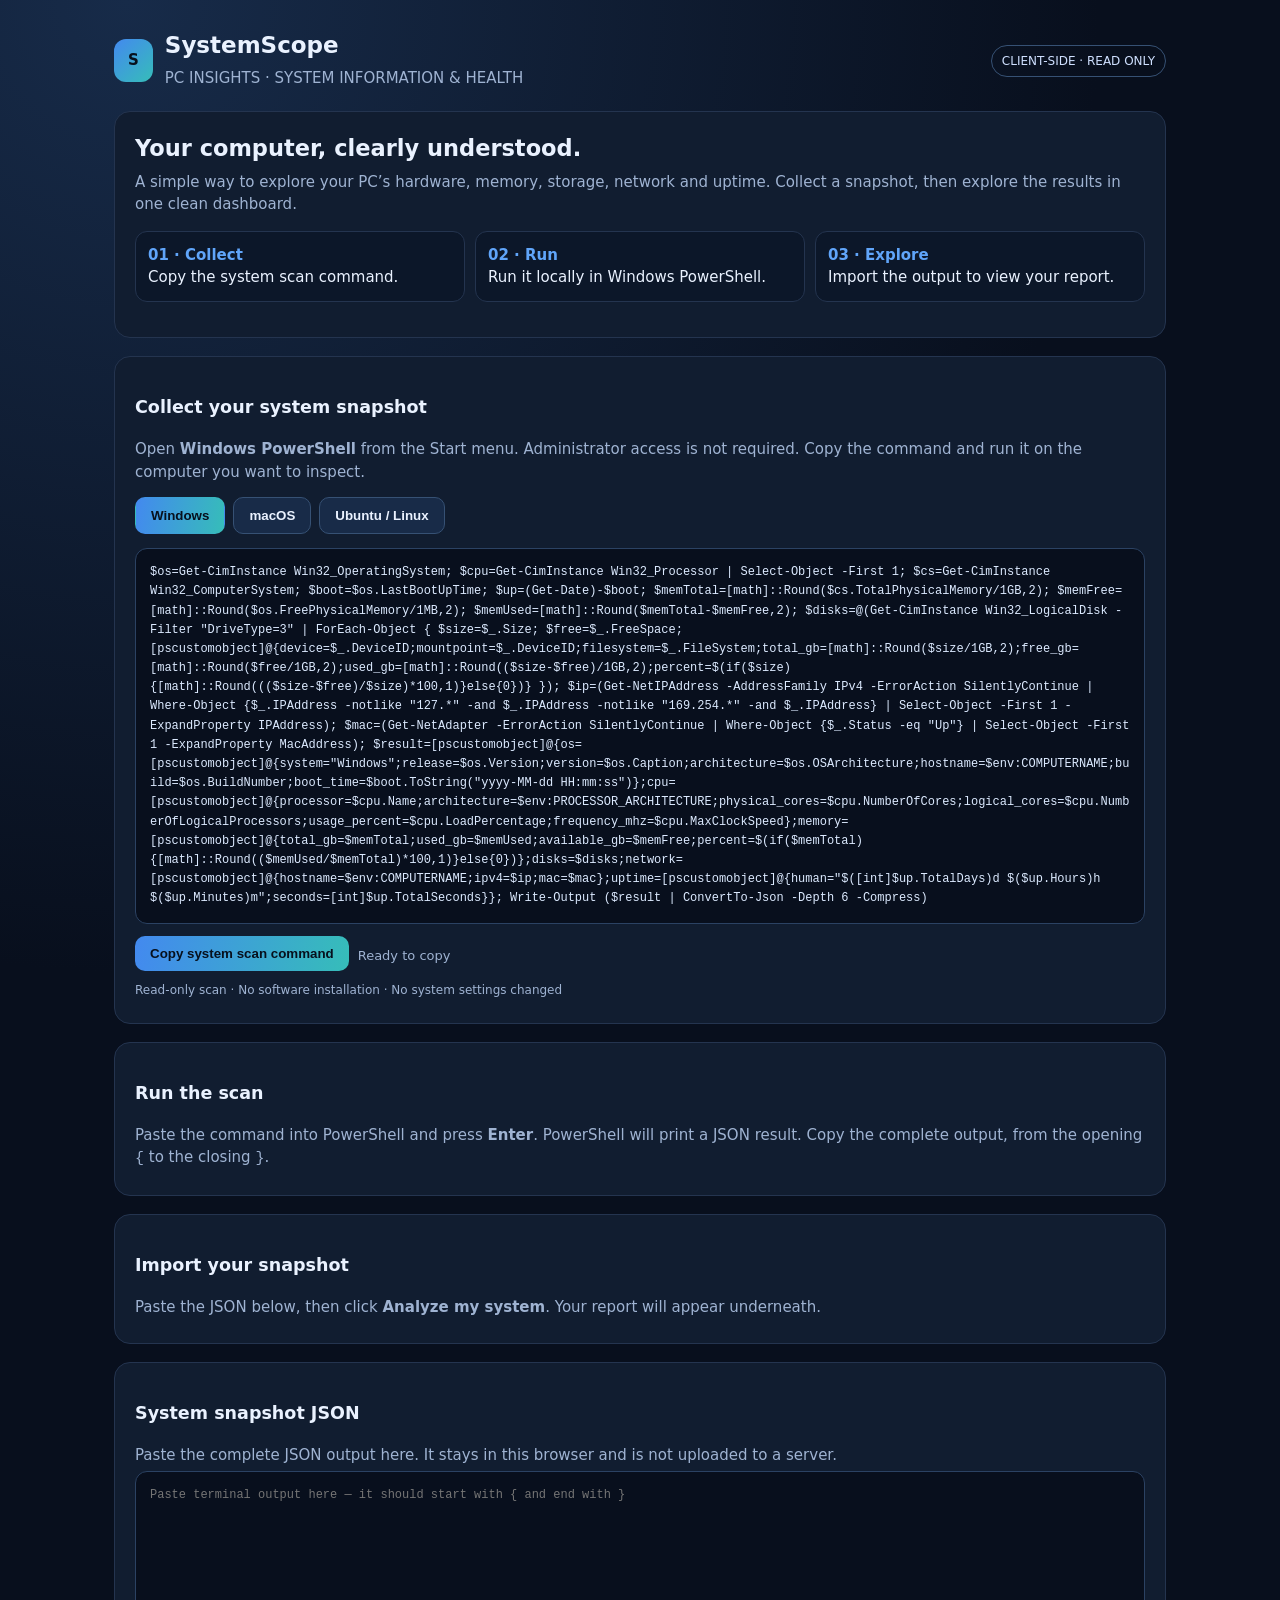
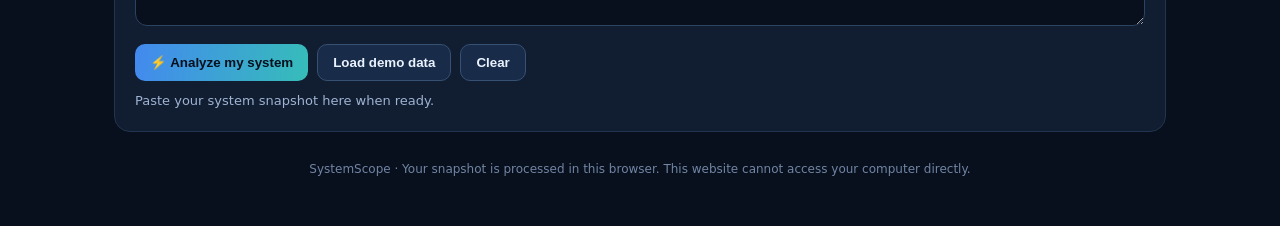
==== commit ce0fab62: "Add macOS and Ubuntu system scan options" ====
--- a/index.html
+++ b/index.html
@@ -3,19 +3,19 @@
 <head>
 <meta charset="utf-8"><meta name="viewport" content="width=device-width,initial-scale=1"><meta name="theme-color" content="#0b1220"><title>SystemScope — PC Insights</title>
 <style>
-:root{color-scheme:dark;--bg:#080f1d;--panel:#111d30;--line:#24344f;--muted:#9fb3d2;--blue:#60a5fa;--green:#4ade80;--red:#f87171}*{box-sizing:border-box}body{margin:0;background:radial-gradient(circle at 10% 0%,#172b49,var(--bg) 45%);font:15px/1.5 system-ui,Segoe UI,sans-serif;color:#eaf2ff}.wrap{max-width:1100px;margin:auto;padding:28px 24px 50px}.top{display:flex;justify-content:space-between;align-items:center;gap:15px}.brand{display:flex;align-items:center;gap:12px}.logo{background:linear-gradient(135deg,#4389ef,#36bdb9);color:#07101d;font-weight:900;padding:10px 14px;border-radius:12px}h1{font-size:23px;margin:0}p{color:var(--muted);margin:4px 0}.pill{border:1px solid #365174;border-radius:30px;padding:6px 10px;color:#cfe0ff;font-size:12px}.hero,.panel{background:var(--panel);border:1px solid var(--line);border-radius:16px;padding:20px;margin-top:18px}.hero h2{margin:0 0 5px}.steps{display:grid;grid-template-columns:repeat(3,1fr);gap:10px;margin:15px 0}.step{background:#0c1729;border:1px solid var(--line);border-radius:12px;padding:12px}.step b{display:block;color:var(--blue)}textarea{width:100%;min-height:155px;resize:vertical;border:1px solid #2b4263;background:#080f1d;color:#dceaff;border-radius:12px;padding:14px;font:12px/1.55 ui-monospace,Consolas,monospace;outline:none}textarea:focus{border-color:var(--blue)}.command-wrap{border:1px solid #2b4263;background:#080f1d;border-radius:12px;padding:14px;overflow:auto}.command-wrap pre{margin:0;white-space:pre-wrap;overflow-wrap:anywhere;color:#dceaff;font:12px/1.6 ui-monospace,Consolas,monospace}.hint{font-size:12px;margin-top:10px;color:#9fb3d2}.actions{display:flex;flex-wrap:wrap;gap:9px;margin-top:12px}.btn{border:1px solid #365174;border-radius:10px;padding:10px 15px;background:#182b48;color:#eaf2ff;font-weight:650;cursor:pointer}.btn.primary{background:linear-gradient(100deg,#4389ef,#36bdb9);color:#07101d;border:0}.btn:hover{filter:brightness(1.12)}.status{font-size:13px;margin-top:10px;color:var(--muted)}.good{color:var(--green)}.bad{color:var(--red)}.hidden{display:none!important}.section-head{display:flex;align-items:center;justify-content:space-between;gap:10px;margin:24px 0 12px}.section-head h3{margin:0;font-size:18px}.cards{display:grid;grid-template-columns:repeat(4,1fr);gap:12px}.card{background:var(--panel);border:1px solid var(--line);border-radius:15px;padding:16px;min-width:0}.card .label{font-size:12px;color:var(--muted)}.card .value{font-size:23px;font-weight:750;margin-top:7px;overflow-wrap:anywhere}.card .sub{font-size:11px;color:var(--muted);margin-top:4px}.grid2{display:grid;grid-template-columns:1fr 1fr;gap:14px}.kv{display:grid;grid-template-columns:minmax(110px,.8fr) 1.2fr;gap:9px;padding:9px 0;border-bottom:1px solid #24344f}.kv:last-child{border:0}.kv span:first-child{color:var(--muted);font-size:13px}.kv span:last-child{overflow-wrap:anywhere;font-size:13px}.bar{height:8px;background:#24344f;border-radius:9px;overflow:hidden;margin-top:10px}.bar i{display:block;height:100%;background:linear-gradient(90deg,#5296ff,#4dd2c8);border-radius:9px}table{width:100%;border-collapse:collapse;font-size:13px}th,td{text-align:left;padding:10px;border-bottom:1px solid #24344f;vertical-align:top}th{color:#9fb3d2;font-weight:600}td{overflow-wrap:anywhere}.tablewrap{overflow:auto}footer{color:#7185a4;font-size:12px;text-align:center;margin-top:28px}@media(max-width:850px){.cards{grid-template-columns:repeat(2,1fr)}.grid2{grid-template-columns:1fr}}@media(max-width:560px){.wrap{padding:18px 13px 40px}.top{align-items:flex-start;flex-direction:column}.steps{grid-template-columns:1fr}.hero h2{font-size:21px}.cards{grid-template-columns:1fr 1fr}.card .value{font-size:19px}.panel{padding:15px}}
+:root{color-scheme:dark;--bg:#080f1d;--panel:#111d30;--line:#24344f;--muted:#9fb3d2;--blue:#60a5fa;--green:#4ade80;--red:#f87171}*{box-sizing:border-box}body{margin:0;background:radial-gradient(circle at 10% 0%,#172b49,var(--bg) 45%);font:15px/1.5 system-ui,Segoe UI,sans-serif;color:#eaf2ff}.wrap{max-width:1100px;margin:auto;padding:28px 24px 50px}.top{display:flex;justify-content:space-between;align-items:center;gap:15px}.brand{display:flex;align-items:center;gap:12px}.logo{background:linear-gradient(135deg,#4389ef,#36bdb9);color:#07101d;font-weight:900;padding:10px 14px;border-radius:12px}h1{font-size:23px;margin:0}p{color:var(--muted);margin:4px 0}.pill{border:1px solid #365174;border-radius:30px;padding:6px 10px;color:#cfe0ff;font-size:12px}.hero,.panel{background:var(--panel);border:1px solid var(--line);border-radius:16px;padding:20px;margin-top:18px}.hero h2{margin:0 0 5px}.steps{display:grid;grid-template-columns:repeat(3,1fr);gap:10px;margin:15px 0}.step{background:#0c1729;border:1px solid var(--line);border-radius:12px;padding:12px}.step b{display:block;color:var(--blue)}textarea{width:100%;min-height:155px;resize:vertical;border:1px solid #2b4263;background:#080f1d;color:#dceaff;border-radius:12px;padding:14px;font:12px/1.55 ui-monospace,Consolas,monospace;outline:none}textarea:focus{border-color:var(--blue)}.command-wrap{border:1px solid #2b4263;background:#080f1d;border-radius:12px;padding:14px;overflow:auto}.command-wrap pre{margin:0;white-space:pre-wrap;overflow-wrap:anywhere;color:#dceaff;font:12px/1.6 ui-monospace,Consolas,monospace}.hint{font-size:12px;margin-top:10px;color:#9fb3d2}.os-picker{display:flex;flex-wrap:wrap;gap:8px;margin:14px 0}.os-choice.active{background:linear-gradient(100deg,#4389ef,#36bdb9);color:#07101d;border-color:transparent}.actions{display:flex;flex-wrap:wrap;gap:9px;margin-top:12px}.btn{border:1px solid #365174;border-radius:10px;padding:10px 15px;background:#182b48;color:#eaf2ff;font-weight:650;cursor:pointer}.btn.primary{background:linear-gradient(100deg,#4389ef,#36bdb9);color:#07101d;border:0}.btn:hover{filter:brightness(1.12)}.status{font-size:13px;margin-top:10px;color:var(--muted)}.good{color:var(--green)}.bad{color:var(--red)}.hidden{display:none!important}.section-head{display:flex;align-items:center;justify-content:space-between;gap:10px;margin:24px 0 12px}.section-head h3{margin:0;font-size:18px}.cards{display:grid;grid-template-columns:repeat(4,1fr);gap:12px}.card{background:var(--panel);border:1px solid var(--line);border-radius:15px;padding:16px;min-width:0}.card .label{font-size:12px;color:var(--muted)}.card .value{font-size:23px;font-weight:750;margin-top:7px;overflow-wrap:anywhere}.card .sub{font-size:11px;color:var(--muted);margin-top:4px}.grid2{display:grid;grid-template-columns:1fr 1fr;gap:14px}.kv{display:grid;grid-template-columns:minmax(110px,.8fr) 1.2fr;gap:9px;padding:9px 0;border-bottom:1px solid #24344f}.kv:last-child{border:0}.kv span:first-child{color:var(--muted);font-size:13px}.kv span:last-child{overflow-wrap:anywhere;font-size:13px}.bar{height:8px;background:#24344f;border-radius:9px;overflow:hidden;margin-top:10px}.bar i{display:block;height:100%;background:linear-gradient(90deg,#5296ff,#4dd2c8);border-radius:9px}table{width:100%;border-collapse:collapse;font-size:13px}th,td{text-align:left;padding:10px;border-bottom:1px solid #24344f;vertical-align:top}th{color:#9fb3d2;font-weight:600}td{overflow-wrap:anywhere}.tablewrap{overflow:auto}footer{color:#7185a4;font-size:12px;text-align:center;margin-top:28px}@media(max-width:850px){.cards{grid-template-columns:repeat(2,1fr)}.grid2{grid-template-columns:1fr}}@media(max-width:560px){.wrap{padding:18px 13px 40px}.top{align-items:flex-start;flex-direction:column}.steps{grid-template-columns:1fr}.hero h2{font-size:21px}.cards{grid-template-columns:1fr 1fr}.card .value{font-size:19px}.panel{padding:15px}}
 </style></head><body><div class="wrap">
 <header class="top"><div class="brand"><div class="logo">S</div><div><h1>SystemScope</h1><p>PC INSIGHTS · SYSTEM INFORMATION & HEALTH</p></div></div><span class="pill">CLIENT-SIDE · READ ONLY</span></header>
 <section class="hero"><h2>Your computer, clearly understood.</h2><p>A simple way to explore your PC’s hardware, memory, storage, network and uptime. Collect a snapshot, then explore the results in one clean dashboard.</p><div class="steps"><div class="step"><b>01 · Collect</b>Copy the system scan command.</div><div class="step"><b>02 · Run</b>Run it locally in Windows PowerShell.</div><div class="step"><b>03 · Explore</b>Import the output to view your report.</div></div></section>
-<section class="panel"><h3>Collect your system snapshot</h3><p>Open <b>Windows PowerShell</b> from the Start menu. Administrator access is not required. Copy the command and run it on the computer you want to inspect.</p><div class="command-wrap"><pre id="masterCommand"></pre></div><div class="actions"><button class="btn primary" id="copyCommandBtn">Copy system scan command</button><span class="status" id="copyStatus">Ready to copy</span></div><p class="hint">Read-only scan · No software installation · No system settings changed</p></section>
-<section class="panel"><h3>Run the scan</h3><p>Paste the command into PowerShell and press <b>Enter</b>. PowerShell will print a JSON result. Copy the complete output, from the opening <code>{</code> to the closing <code>}</code>.</p></section>
+<section class="panel"><h3>Collect your system snapshot</h3><p id="terminalGuide">Open <b>Windows PowerShell</b> from the Start menu. Administrator access is not required. Copy the command and run it on the computer you want to inspect.</p><div class="os-picker"><button class="btn os-choice active" data-os="windows">Windows</button><button class="btn os-choice" data-os="macos">macOS</button><button class="btn os-choice" data-os="ubuntu">Ubuntu / Linux</button></div><div class="command-wrap"><pre id="masterCommand"></pre></div><div class="actions"><button class="btn primary" id="copyCommandBtn">Copy system scan command</button><span class="status" id="copyStatus">Ready to copy</span></div><p class="hint">Read-only scan · No software installation · No system settings changed</p></section>
+<section class="panel"><h3>Run the scan</h3><p id="runGuide">Paste the command into PowerShell and press <b>Enter</b>. PowerShell will print a JSON result. Copy the complete output, from the opening <code>{</code> to the closing <code>}</code>.</p></section>
 <section class="panel"><h3>Import your snapshot</h3><p>Paste the JSON below, then click <b>Analyze my system</b>. Your report will appear underneath.</p></section>
 <section class="panel"><h3>System snapshot JSON</h3><p>Paste the complete JSON output here. It stays in this browser and is not uploaded to a server.</p><textarea id="payload" spellcheck="false" placeholder="Paste terminal output here — it should start with { and end with }"></textarea><div class="actions"><button class="btn primary" id="importBtn">⚡ Analyze my system</button><button class="btn" id="sampleBtn">Load demo data</button><button class="btn" id="clearBtn">Clear</button></div><div id="status" class="status">Paste your system snapshot here when ready.</div></section>
-<div id="dashboard" class="hidden"><div class="section-head"><h3>System overview</h3><span class="pill">Imported snapshot</span></div><div class="cards" id="metrics"></div><div class="section-head"><h3>System details</h3><span class="status" id="generatedAt"></span></div><div class="grid2"><section class="panel"><h3>Operating system</h3><div id="osInfo"></div></section><section class="panel"><h3>Processor</h3><div id="cpuInfo"></div></section><section class="panel"><h3>Memory</h3><div id="memoryInfo"></div><div id="memoryBar"></div></section><section class="panel"><h3>Network</h3><div id="networkInfo"></div></section></div><section class="panel"><h3>Disk partitions</h3><div class="tablewrap"><table><thead><tr><th>Drive</th><th>File system</th><th>Total</th><th>Used</th><th>Free</th><th>Usage</th></tr></thead><tbody id="diskRows"></tbody></table></div></section><section class="panel"><h3>Where to verify these details</h3><p>Use these Windows tools to cross-check the information shown in this report.</p><div class="tablewrap"><table><thead><tr><th>Parameter</th><th>Imported value</th><th>Windows GUI location</th><th>Verification</th></tr></thead><tbody id="verifyRows"></tbody></table></div></section><section class="panel"><h3>Export your report</h3><p>Export a copy of your system snapshot for your records. Be careful when sharing reports because they may include private IP and MAC addresses.</p><div class="actions"><button class="btn primary" id="jsonBtn">Download JSON</button><button class="btn" id="csvBtn">Download CSV</button><button class="btn" id="printBtn">Print / Save PDF</button></div></section></div>
+<div id="dashboard" class="hidden"><div class="section-head"><h3>System overview</h3><span class="pill">Imported snapshot</span></div><div class="cards" id="metrics"></div><div class="section-head"><h3>System details</h3><span class="status" id="generatedAt"></span></div><div class="grid2"><section class="panel"><h3>Operating system</h3><div id="osInfo"></div></section><section class="panel"><h3>Processor</h3><div id="cpuInfo"></div></section><section class="panel"><h3>Memory</h3><div id="memoryInfo"></div><div id="memoryBar"></div></section><section class="panel"><h3>Network</h3><div id="networkInfo"></div></section></div><section class="panel"><h3>Disk partitions</h3><div class="tablewrap"><table><thead><tr><th>Drive</th><th>File system</th><th>Total</th><th>Used</th><th>Free</th><th>Usage</th></tr></thead><tbody id="diskRows"></tbody></table></div></section><section class="panel"><h3>Where to verify these details</h3><p>Use these Windows tools to cross-check the information shown in this report.</p><div class="tablewrap"><table><thead><tr><th>Parameter</th><th>Imported value</th><th>Where to verify</th><th>Verification</th></tr></thead><tbody id="verifyRows"></tbody></table></div></section><section class="panel"><h3>Export your report</h3><p>Export a copy of your system snapshot for your records. Be careful when sharing reports because they may include private IP and MAC addresses.</p><div class="actions"><button class="btn primary" id="jsonBtn">Download JSON</button><button class="btn" id="csvBtn">Download CSV</button><button class="btn" id="printBtn">Print / Save PDF</button></div></section></div>
 <footer>SystemScope · Your snapshot is processed in this browser. This website cannot access your computer directly.</footer></div>
 <script>
-const $=id=>document.getElementById(id);$('masterCommand').textContent="$os=Get-CimInstance Win32_OperatingSystem; $cpu=Get-CimInstance Win32_Processor | Select-Object -First 1; $cs=Get-CimInstance Win32_ComputerSystem; $boot=$os.LastBootUpTime; $up=(Get-Date)-$boot; $memTotal=[math]::Round($cs.TotalPhysicalMemory/1GB,2); $memFree=[math]::Round($os.FreePhysicalMemory/1MB,2); $memUsed=[math]::Round($memTotal-$memFree,2); $disks=@(Get-CimInstance Win32_LogicalDisk -Filter \"DriveType=3\" | ForEach-Object { $size=$_.Size; $free=$_.FreeSpace; [pscustomobject]@{device=$_.DeviceID;mountpoint=$_.DeviceID;filesystem=$_.FileSystem;total_gb=[math]::Round($size/1GB,2);free_gb=[math]::Round($free/1GB,2);used_gb=[math]::Round(($size-$free)/1GB,2);percent=$(if($size){[math]::Round((($size-$free)/$size)*100,1)}else{0})} }); $ip=(Get-NetIPAddress -AddressFamily IPv4 -ErrorAction SilentlyContinue | Where-Object {$_.IPAddress -notlike \"127.*\" -and $_.IPAddress -notlike \"169.254.*\" -and $_.IPAddress} | Select-Object -First 1 -ExpandProperty IPAddress); $mac=(Get-NetAdapter -ErrorAction SilentlyContinue | Where-Object {$_.Status -eq \"Up\"} | Select-Object -First 1 -ExpandProperty MacAddress); $result=[pscustomobject]@{os=[pscustomobject]@{system=\"Windows\";release=$os.Version;version=$os.Caption;architecture=$os.OSArchitecture;hostname=$env:COMPUTERNAME;build=$os.BuildNumber;boot_time=$boot.ToString(\"yyyy-MM-dd HH:mm:ss\")};cpu=[pscustomobject]@{processor=$cpu.Name;architecture=$env:PROCESSOR_ARCHITECTURE;physical_cores=$cpu.NumberOfCores;logical_cores=$cpu.NumberOfLogicalProcessors;usage_percent=$cpu.LoadPercentage;frequency_mhz=$cpu.MaxClockSpeed};memory=[pscustomobject]@{total_gb=$memTotal;used_gb=$memUsed;available_gb=$memFree;percent=$(if($memTotal){[math]::Round(($memUsed/$memTotal)*100,1)}else{0})};disks=$disks;network=[pscustomobject]@{hostname=$env:COMPUTERNAME;ipv4=$ip;mac=$mac};uptime=[pscustomobject]@{human=\"$([int]$up.TotalDays)d $($up.Hours)h $($up.Minutes)m\";seconds=[int]$up.TotalSeconds}}; Write-Output ($result | ConvertTo-Json -Depth 6 -Compress)";let snapshot=null;const esc=v=>String(v??'—').replace(/[&<>"']/g,c=>({'&':'&amp;','<':'&lt;','>':'&gt;','"':'&quot;',"'":'&#39;'}[c]));const val=(o,k)=>o&&o[k]!==undefined&&o[k]!==null?o[k]:'—';const gb=n=>Number.isFinite(Number(n))?`${Number(n).toFixed(2)} GB`:'—';function kv(obj,labels){return Object.entries(labels).map(([k,l])=>`<div class="kv"><span>${esc(l)}</span><span>${esc(val(obj,k))}</span></div>`).join('')}
+const $=id=>document.getElementById(id);const commands={windows:"$os=Get-CimInstance Win32_OperatingSystem; $cpu=Get-CimInstance Win32_Processor | Select-Object -First 1; $cs=Get-CimInstance Win32_ComputerSystem; $boot=$os.LastBootUpTime; $up=(Get-Date)-$boot; $memTotal=[math]::Round($cs.TotalPhysicalMemory/1GB,2); $memFree=[math]::Round($os.FreePhysicalMemory/1MB,2); $memUsed=[math]::Round($memTotal-$memFree,2); $disks=@(Get-CimInstance Win32_LogicalDisk -Filter \"DriveType=3\" | ForEach-Object { $size=$_.Size; $free=$_.FreeSpace; [pscustomobject]@{device=$_.DeviceID;mountpoint=$_.DeviceID;filesystem=$_.FileSystem;total_gb=[math]::Round($size/1GB,2);free_gb=[math]::Round($free/1GB,2);used_gb=[math]::Round(($size-$free)/1GB,2);percent=$(if($size){[math]::Round((($size-$free)/$size)*100,1)}else{0})} }); $ip=(Get-NetIPAddress -AddressFamily IPv4 -ErrorAction SilentlyContinue | Where-Object {$_.IPAddress -notlike \"127.*\" -and $_.IPAddress -notlike \"169.254.*\" -and $_.IPAddress} | Select-Object -First 1 -ExpandProperty IPAddress); $mac=(Get-NetAdapter -ErrorAction SilentlyContinue | Where-Object {$_.Status -eq \"Up\"} | Select-Object -First 1 -ExpandProperty MacAddress); $result=[pscustomobject]@{os=[pscustomobject]@{system=\"Windows\";release=$os.Version;version=$os.Caption;architecture=$os.OSArchitecture;hostname=$env:COMPUTERNAME;build=$os.BuildNumber;boot_time=$boot.ToString(\"yyyy-MM-dd HH:mm:ss\")};cpu=[pscustomobject]@{processor=$cpu.Name;architecture=$env:PROCESSOR_ARCHITECTURE;physical_cores=$cpu.NumberOfCores;logical_cores=$cpu.NumberOfLogicalProcessors;usage_percent=$cpu.LoadPercentage;frequency_mhz=$cpu.MaxClockSpeed};memory=[pscustomobject]@{total_gb=$memTotal;used_gb=$memUsed;available_gb=$memFree;percent=$(if($memTotal){[math]::Round(($memUsed/$memTotal)*100,1)}else{0})};disks=$disks;network=[pscustomobject]@{hostname=$env:COMPUTERNAME;ipv4=$ip;mac=$mac};uptime=[pscustomobject]@{human=\"$([int]$up.TotalDays)d $($up.Hours)h $($up.Minutes)m\";seconds=[int]$up.TotalSeconds}}; Write-Output ($result | ConvertTo-Json -Depth 6 -Compress)",macos:"python3 - <<'PY'\nimport os, platform, socket, subprocess, json, uuid, shutil, re, time, datetime\ndef run(args):\n    try: return subprocess.check_output(args, text=True, stderr=subprocess.DEVNULL).strip()\n    except Exception: return \"\"\ndef gb(n): return round(n / (1024**3), 2)\nhost=platform.node()\ncpu=run([\"sysctl\",\"-n\",\"machdep.cpu.brand_string\"]) or platform.processor() or \"Apple processor\"\nphysical=int(run([\"sysctl\",\"-n\",\"hw.physicalcpu\"]) or os.cpu_count() or 1)\nlogical=int(run([\"sysctl\",\"-n\",\"hw.logicalcpu\"]) or os.cpu_count() or 1)\ntotal=int(run([\"sysctl\",\"-n\",\"hw.memsize\"]) or 0)\nvm=run([\"vm_stat\"])\npage=int(re.search(r\"page size of (\\\\d+) bytes\",vm).group(1)) if re.search(r\"page size of (\\\\d+) bytes\",vm) else 4096\ndef pages(label):\n    m=re.search(re.escape(label)+r\":\\\\s*([0-9]+)\",vm)\n    return int(m.group(1)) if m else 0\navailable=(pages(\"Pages free\")+pages(\"Pages inactive\")+pages(\"Pages speculative\"))*page\nused=max(0,total-available)\nboot_text=run([\"sysctl\",\"-n\",\"kern.boottime\"])\nm=re.search(r\"sec = (\\\\d+)\",boot_text)\nboot=int(m.group(1)) if m else int(time.time())\nuptime=max(0,int(time.time())-boot)\ndisk=shutil.disk_usage(\"/\")\ndf=run([\"df\",\"-P\",\"/\"]).splitlines()\nfilesystem=df[-1].split()[0] if len(df)>1 else \"—\"\ntry:\n    s=socket.socket(socket.AF_INET,socket.SOCK_DGRAM); s.connect((\"1.1.1.1\",80)); ip=s.getsockname()[0]; s.close()\nexcept Exception: ip=\"\"\nmac=\":\".join(f\"{(uuid.getnode() >> (i*8)) & 255:02x}\" for i in reversed(range(6)))\nresult={\"os\":{\"system\":\"macOS\",\"release\":platform.release(),\"version\":platform.mac_ver()[0] or platform.platform(),\"architecture\":platform.machine(),\"hostname\":host,\"build\":platform.version(),\"boot_time\":datetime.datetime.fromtimestamp(boot).strftime(\"%Y-%m-%d %H:%M:%S\")},\"cpu\":{\"processor\":cpu,\"architecture\":platform.machine(),\"physical_cores\":physical,\"logical_cores\":logical,\"usage_percent\":None,\"frequency_mhz\":None},\"memory\":{\"total_gb\":gb(total),\"used_gb\":gb(used),\"available_gb\":gb(available),\"percent\":round(used/total*100,1) if total else 0},\"disks\":[{\"device\":\"/\",\"mountpoint\":\"/\",\"filesystem\":filesystem,\"total_gb\":gb(disk.total),\"used_gb\":gb(disk.used),\"free_gb\":gb(disk.free),\"percent\":round(disk.used/disk.total*100,1) if disk.total else 0}],\"network\":{\"hostname\":host,\"ipv4\":ip,\"mac\":mac},\"uptime\":{\"human\":f\"{uptime//86400}d {(uptime%86400)//3600}h {(uptime%3600)//60}m\",\"seconds\":uptime}}\nprint(json.dumps(result,separators=(\",\",\":\")))\nPY",ubuntu:"python3 - <<'PY'\nimport os, platform, socket, subprocess, json, uuid, shutil, re, time, datetime\ndef run(args):\n    try: return subprocess.check_output(args, text=True, stderr=subprocess.DEVNULL).strip()\n    except Exception: return \"\"\ndef gb(n): return round(n / (1024**3), 2)\nhost=platform.node()\ncpu=\"Unknown processor\"\ntry:\n    with open(\"/proc/cpuinfo\") as f:\n        for line in f:\n            if line.lower().startswith(\"model name\"):\n                cpu=line.split(\":\",1)[1].strip(); break\nexcept Exception: pass\nphysical=os.cpu_count() or 1\ntry:\n    pairs=set()\n    with open(\"/proc/cpuinfo\") as f:\n        block={}\n        for line in f:\n            if not line.strip():\n                if \"physical id\" in block and \"core id\" in block: pairs.add((block[\"physical id\"],block[\"core id\"]))\n                block={}\n            elif \":\" in line:\n                k,v=line.split(\":\",1); block[k.strip()]=v.strip()\n        if \"physical id\" in block and \"core id\" in block: pairs.add((block[\"physical id\"],block[\"core id\"]))\n    if pairs: physical=len(pairs)\nexcept Exception: pass\nmem={}\ntry:\n    with open(\"/proc/meminfo\") as f:\n        for line in f:\n            k,v=line.split(\":\",1); mem[k]=int(v.strip().split()[0])*1024\nexcept Exception: pass\ntotal=mem.get(\"MemTotal\",0); available=mem.get(\"MemAvailable\",mem.get(\"MemFree\",0)); used=max(0,total-available)\nuptime_text=run([\"cat\",\"/proc/uptime\"])\nuptime=int(float(uptime_text.split()[0])) if uptime_text else 0\nboot=int(time.time())-uptime\ndisk=shutil.disk_usage(\"/\")\ndf=run([\"df\",\"-P\",\"/\"]).splitlines()\nfilesystem=df[-1].split()[0] if len(df)>1 else \"—\"\ntry:\n    s=socket.socket(socket.AF_INET,socket.SOCK_DGRAM); s.connect((\"1.1.1.1\",80)); ip=s.getsockname()[0]; s.close()\nexcept Exception: ip=\"\"\nmac=\":\".join(f\"{(uuid.getnode() >> (i*8)) & 255:02x}\" for i in reversed(range(6)))\nresult={\"os\":{\"system\":\"Linux\",\"release\":platform.release(),\"version\":platform.platform(),\"architecture\":platform.machine(),\"hostname\":host,\"build\":platform.version(),\"boot_time\":datetime.datetime.fromtimestamp(boot).strftime(\"%Y-%m-%d %H:%M:%S\")},\"cpu\":{\"processor\":cpu,\"architecture\":platform.machine(),\"physical_cores\":physical,\"logical_cores\":os.cpu_count() or 1,\"usage_percent\":None,\"frequency_mhz\":None},\"memory\":{\"total_gb\":gb(total),\"used_gb\":gb(used),\"available_gb\":gb(available),\"percent\":round(used/total*100,1) if total else 0},\"disks\":[{\"device\":\"/\",\"mountpoint\":\"/\",\"filesystem\":filesystem,\"total_gb\":gb(disk.total),\"used_gb\":gb(disk.used),\"free_gb\":gb(disk.free),\"percent\":round(disk.used/disk.total*100,1) if disk.total else 0}],\"network\":{\"hostname\":host,\"ipv4\":ip,\"mac\":mac},\"uptime\":{\"human\":f\"{uptime//86400}d {(uptime%86400)//3600}h {(uptime%3600)//60}m\",\"seconds\":uptime}}\nprint(json.dumps(result,separators=(\",\",\":\")))\nPY"};let selectedOS='windows';$('masterCommand').textContent=commands.windows;let snapshot=null;const esc=v=>String(v??'—').replace(/[&<>"']/g,c=>({'&':'&amp;','<':'&lt;','>':'&gt;','"':'&quot;',"'":'&#39;'}[c]));const val=(o,k)=>o&&o[k]!==undefined&&o[k]!==null?o[k]:'—';const gb=n=>Number.isFinite(Number(n))?`${Number(n).toFixed(2)} GB`:'—';function kv(obj,labels){return Object.entries(labels).map(([k,l])=>`<div class="kv"><span>${esc(l)}</span><span>${esc(val(obj,k))}</span></div>`).join('')}
 function setStatus(msg,kind=''){$('status').textContent=msg;$('status').className='status '+kind}function normalize(d){const req=['os','cpu','memory','disks','network','uptime'];if(!d||typeof d!=='object'||req.some(k=>!(k in d)))throw Error('Required system information is missing. Please use the SystemScope scan command.');for(const k of ['os','cpu','memory','network','uptime'])if(!d[k]||typeof d[k]!=='object')throw Error(`Invalid ${k} section.`);if(!Array.isArray(d.disks))throw Error('The disks section must be a JSON array.');return d}
-function render(d){snapshot=d;const {os,cpu,memory:m,network:n,uptime:u,disks}=d;const metrics=[['HOSTNAME',val(os,'hostname'),val(os,'version')],['PROCESSOR',val(cpu,'processor'),`${val(cpu,'physical_cores')} physical / ${val(cpu,'logical_cores')} logical cores`],['INSTALLED RAM',gb(m.total_gb),`${gb(m.available_gb)} available`],['SYSTEM UPTIME',val(u,'human'),`Boot: ${val(os,'boot_time')}`]];$('metrics').innerHTML=metrics.map(([l,v,s])=>`<div class="card"><div class="label">${esc(l)}</div><div class="value">${esc(v)}</div><div class="sub">${esc(s)}</div></div>`).join('');$('osInfo').innerHTML=kv(os,{system:'Operating system',version:'Edition',release:'Version',build:'Build',architecture:'Architecture',hostname:'Hostname',boot_time:'Last boot'});$('cpuInfo').innerHTML=kv(cpu,{processor:'Processor name',architecture:'Architecture',physical_cores:'Physical cores',logical_cores:'Logical cores',usage_percent:'CPU load (%)',frequency_mhz:'Max frequency (MHz)'});$('memoryInfo').innerHTML=kv(m,{total_gb:'Total RAM',used_gb:'Used RAM',available_gb:'Available RAM',percent:'Memory usage (%)'});const pct=Math.max(0,Math.min(100,Number(m.percent)||0));$('memoryBar').innerHTML=`<div class="bar"><i style="width:${pct}%"></i></div><div class="status">${pct.toFixed(1)}% used</div>`;$('networkInfo').innerHTML=kv(n,{hostname:'Hostname',ipv4:'Local IPv4',mac:'MAC address'});$('diskRows').innerHTML=disks.length?disks.map(x=>`<tr><td>${esc(x.mountpoint||x.device)}</td><td>${esc(x.filesystem)}</td><td>${esc(gb(x.total_gb))}</td><td>${esc(gb(x.used_gb))}</td><td>${esc(gb(x.free_gb))}</td><td>${esc(val(x,'percent'))}%</td></tr>`).join(''):'<tr><td colspan="6">No disk data found.</td></tr>';const checks=[['OS version',`${val(os,'version')} (${val(os,'release')})`,'Settings → System → About'],['Hostname',val(os,'hostname'),'Settings → System → About'],['Processor',val(cpu,'processor'),'Task Manager → Performance → CPU'],['Installed RAM',gb(m.total_gb),'Task Manager → Performance → Memory'],['Disk space',`${disks.length} drive(s) reported`,'File Explorer → This PC'],['IPv4 address',val(n,'ipv4'),'Settings → Network & Internet'],['System uptime',val(u,'human'),'Task Manager → Performance → CPU']];$('verifyRows').innerHTML=checks.map(r=>`<tr>${r.map(v=>`<td>${esc(v)}</td>`).join('')}<td><span class="pill">Compare manually</span></td></tr>`).join('');$('generatedAt').textContent='Imported '+new Date().toLocaleString();$('dashboard').classList.remove('hidden');setStatus('System snapshot imported and analyzed successfully.','good')}
-$('copyCommandBtn').onclick=async()=>{const text=$('masterCommand').textContent;try{await navigator.clipboard.writeText(text);$('copyStatus').textContent='Copied! Paste it into PowerShell.'}catch(e){const range=document.createRange();range.selectNodeContents($('masterCommand'));const sel=window.getSelection();sel.removeAllRanges();sel.addRange(range);$('copyStatus').textContent='Command selected — press Ctrl+C to copy.'}};$('importBtn').onclick=()=>{try{const raw=$('payload').value.trim();if(!raw)throw Error('Paste the terminal JSON output first.');render(normalize(JSON.parse(raw)))}catch(e){setStatus(e.message,'bad')}};$('clearBtn').onclick=()=>{$('payload').value='';snapshot=null;$('dashboard').classList.add('hidden');setStatus('Cleared. Waiting for terminal output.')};const demo={os:{system:'Windows',release:'10.0.22631',version:'Microsoft Windows 11 Pro',architecture:'64-bit',hostname:'LAB-PC',build:'22631',boot_time:'2026-11-21 07:00:00'},cpu:{processor:'Demo Intel Core Processor',architecture:'AMD64',physical_cores:6,logical_cores:12,usage_percent:18,frequency_mhz:4500},memory:{total_gb:16,used_gb:7.2,available_gb:8.8,percent:45},disks:[{device:'C:',mountpoint:'C:',filesystem:'NTFS',total_gb:476.8,used_gb:210.4,free_gb:266.4,percent:44.1}],network:{hostname:'LAB-PC',ipv4:'192.168.1.10',mac:'00:11:22:33:44:55'},uptime:{human:'0d 2h 15m',seconds:8100}};$('sampleBtn').onclick=()=>{$('payload').value=JSON.stringify(demo,null,2);render(demo);setStatus('Sample snapshot loaded. Import your own system data to view your PC report.','')};function download(name,content,type){const a=document.createElement('a'),u=URL.createObjectURL(new Blob([content],{type}));a.href=u;a.download=name;a.click();URL.revokeObjectURL(u)}$('jsonBtn').onclick=()=>snapshot&&download('SystemScope_Report.json',JSON.stringify(snapshot,null,2),'application/json');$('csvBtn').onclick=()=>{if(!snapshot)return;let rows=[['Section','Parameter','Value']];for(const [section,obj] of Object.entries(snapshot)){if(Array.isArray(obj))obj.forEach((x,i)=>Object.entries(x).forEach(([k,v])=>rows.push([section,`${i+1}.${k}`,v])));else Object.entries(obj).forEach(([k,v])=>rows.push([section,k,v]))}const csv=rows.map(r=>r.map(v=>`"${String(v??'').replace(/"/g,'""')}"`).join(',')).join('\r\n');download('SystemScope_Report.csv',csv,'text/csv')};$('printBtn').onclick=()=>window.print();
+function render(d){snapshot=d;const {os,cpu,memory:m,network:n,uptime:u,disks}=d;const metrics=[['HOSTNAME',val(os,'hostname'),val(os,'version')],['PROCESSOR',val(cpu,'processor'),`${val(cpu,'physical_cores')} physical / ${val(cpu,'logical_cores')} logical cores`],['INSTALLED RAM',gb(m.total_gb),`${gb(m.available_gb)} available`],['SYSTEM UPTIME',val(u,'human'),`Boot: ${val(os,'boot_time')}`]];$('metrics').innerHTML=metrics.map(([l,v,s])=>`<div class="card"><div class="label">${esc(l)}</div><div class="value">${esc(v)}</div><div class="sub">${esc(s)}</div></div>`).join('');$('osInfo').innerHTML=kv(os,{system:'Operating system',version:'Edition',release:'Version',build:'Build',architecture:'Architecture',hostname:'Hostname',boot_time:'Last boot'});$('cpuInfo').innerHTML=kv(cpu,{processor:'Processor name',architecture:'Architecture',physical_cores:'Physical cores',logical_cores:'Logical cores',usage_percent:'CPU load (%)',frequency_mhz:'Max frequency (MHz)'});$('memoryInfo').innerHTML=kv(m,{total_gb:'Total RAM',used_gb:'Used RAM',available_gb:'Available RAM',percent:'Memory usage (%)'});const pct=Math.max(0,Math.min(100,Number(m.percent)||0));$('memoryBar').innerHTML=`<div class="bar"><i style="width:${pct}%"></i></div><div class="status">${pct.toFixed(1)}% used</div>`;$('networkInfo').innerHTML=kv(n,{hostname:'Hostname',ipv4:'Local IPv4',mac:'MAC address'});$('diskRows').innerHTML=disks.length?disks.map(x=>`<tr><td>${esc(x.mountpoint||x.device)}</td><td>${esc(x.filesystem)}</td><td>${esc(gb(x.total_gb))}</td><td>${esc(gb(x.used_gb))}</td><td>${esc(gb(x.free_gb))}</td><td>${esc(val(x,'percent'))}%</td></tr>`).join(''):'<tr><td colspan="6">No disk data found.</td></tr>';const platformName=String(os.system||'').toLowerCase();const isMac=platformName.includes('mac');const isLinux=platformName.includes('linux');const checks=[['OS version',`${val(os,'version')} (${val(os,'release')})`,isMac?'Apple menu → About This Mac':isLinux?'Settings → About':'Settings → System → About'],['Hostname',val(os,'hostname'),isMac?'System Settings → General → Sharing':isLinux?'Settings → System → About':'Settings → System → About'],['Processor',val(cpu,'processor'),isMac?'Activity Monitor → CPU':isLinux?'System Monitor → Resources':'Task Manager → Performance → CPU'],['Installed RAM',gb(m.total_gb),isMac?'Activity Monitor → Memory':isLinux?'System Monitor → Resources':'Task Manager → Performance → Memory'],['Disk space',`${disks.length} volume(s) reported`,isMac?'System Settings → General → Storage':isLinux?'Settings → System → Storage':'File Explorer → This PC'],['IPv4 address',val(n,'ipv4'),isMac?'System Settings → Network':isLinux?'Settings → Network':'Settings → Network & Internet'],['System uptime',val(u,'human'),isMac?'System Information → Software':isLinux?'System Monitor':'Task Manager → Performance → CPU']];$('verifyRows').innerHTML=checks.map(r=>`<tr>${r.map(v=>`<td>${esc(v)}</td>`).join('')}<td><span class="pill">Compare manually</span></td></tr>`).join('');$('generatedAt').textContent='Imported '+new Date().toLocaleString();$('dashboard').classList.remove('hidden');setStatus('System snapshot imported and analyzed successfully.','good')}
+function selectOS(os){selectedOS=os;$('masterCommand').textContent=commands[os];document.querySelectorAll('.os-choice').forEach(b=>b.classList.toggle('active',b.dataset.os===os));const guide=os==='windows'?'Open <b>Windows PowerShell</b> from Start. No Administrator access is needed.':os==='macos'?'Open the <b>Terminal</b> app (Applications → Utilities). Python 3 must be installed.':'Open <b>Terminal</b> with Ctrl+Alt+T. Python 3 is normally preinstalled on Ubuntu.';$('terminalGuide').innerHTML=guide;$('runGuide').textContent=os==='windows'?'Paste the command into PowerShell and press Enter. Copy the complete JSON output.':'Paste the complete block into Terminal and press Enter. It uses Python 3 to collect read-only system details and prints one JSON line. Copy that complete JSON output.';$('copyStatus').textContent='Ready to copy';}document.querySelectorAll('.os-choice').forEach(b=>b.addEventListener('click',()=>selectOS(b.dataset.os)));$('copyCommandBtn').onclick=async()=>{const text=$('masterCommand').textContent;try{await navigator.clipboard.writeText(text);$('copyStatus').textContent='Copied! Paste it into your terminal.'}catch(e){const range=document.createRange();range.selectNodeContents($('masterCommand'));const sel=window.getSelection();sel.removeAllRanges();sel.addRange(range);$('copyStatus').textContent='Command selected — press Ctrl+C to copy.'}};$('importBtn').onclick=()=>{try{const raw=$('payload').value.trim();if(!raw)throw Error('Paste the terminal JSON output first.');render(normalize(JSON.parse(raw)))}catch(e){setStatus(e.message,'bad')}};$('clearBtn').onclick=()=>{$('payload').value='';snapshot=null;$('dashboard').classList.add('hidden');setStatus('Cleared. Waiting for terminal output.')};const demo={os:{system:'Windows',release:'10.0.22631',version:'Microsoft Windows 11 Pro',architecture:'64-bit',hostname:'LAB-PC',build:'22631',boot_time:'2026-11-21 07:00:00'},cpu:{processor:'Demo Intel Core Processor',architecture:'AMD64',physical_cores:6,logical_cores:12,usage_percent:18,frequency_mhz:4500},memory:{total_gb:16,used_gb:7.2,available_gb:8.8,percent:45},disks:[{device:'C:',mountpoint:'C:',filesystem:'NTFS',total_gb:476.8,used_gb:210.4,free_gb:266.4,percent:44.1}],network:{hostname:'LAB-PC',ipv4:'192.168.1.10',mac:'00:11:22:33:44:55'},uptime:{human:'0d 2h 15m',seconds:8100}};$('sampleBtn').onclick=()=>{$('payload').value=JSON.stringify(demo,null,2);render(demo);setStatus('Sample snapshot loaded. Import your own system data to view your PC report.','')};function download(name,content,type){const a=document.createElement('a'),u=URL.createObjectURL(new Blob([content],{type}));a.href=u;a.download=name;a.click();URL.revokeObjectURL(u)}$('jsonBtn').onclick=()=>snapshot&&download('SystemScope_Report.json',JSON.stringify(snapshot,null,2),'application/json');$('csvBtn').onclick=()=>{if(!snapshot)return;let rows=[['Section','Parameter','Value']];for(const [section,obj] of Object.entries(snapshot)){if(Array.isArray(obj))obj.forEach((x,i)=>Object.entries(x).forEach(([k,v])=>rows.push([section,`${i+1}.${k}`,v])));else Object.entries(obj).forEach(([k,v])=>rows.push([section,k,v]))}const csv=rows.map(r=>r.map(v=>`"${String(v??'').replace(/"/g,'""')}"`).join(',')).join('\r\n');download('SystemScope_Report.csv',csv,'text/csv')};$('printBtn').onclick=()=>window.print();
 </script></body></html>
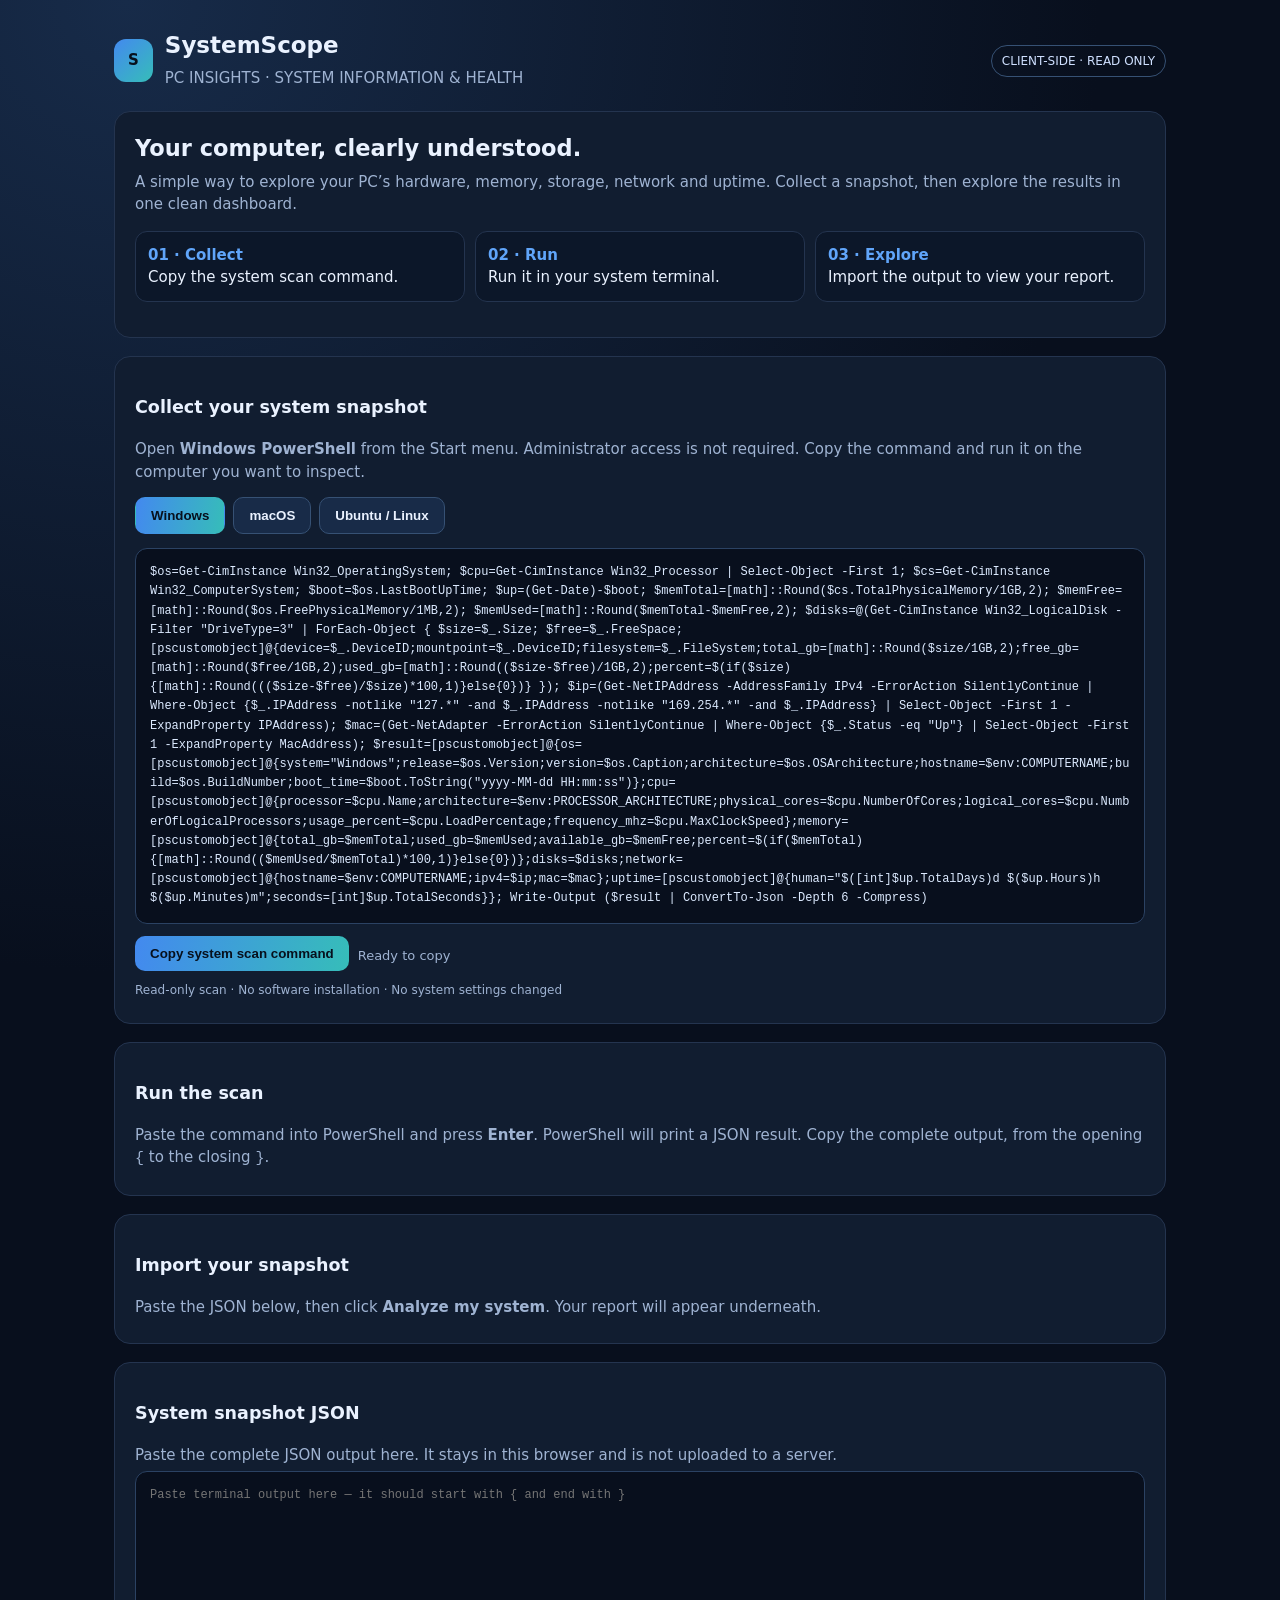
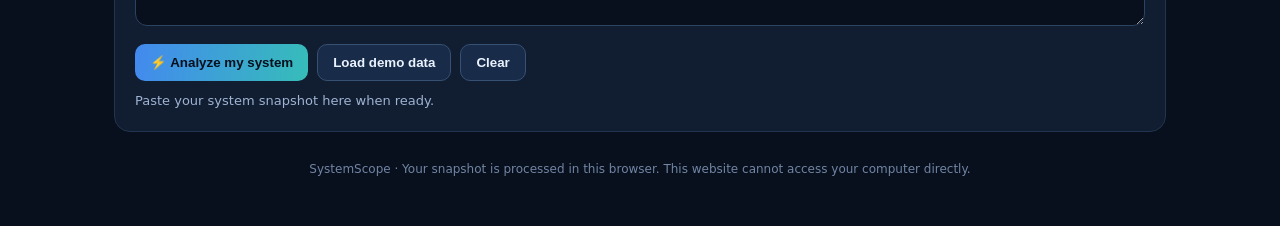
==== commit 9794cfb0: "Make platform instructions operating-system neutral" ====
--- a/index.html
+++ b/index.html
@@ -6,7 +6,7 @@
 :root{color-scheme:dark;--bg:#080f1d;--panel:#111d30;--line:#24344f;--muted:#9fb3d2;--blue:#60a5fa;--green:#4ade80;--red:#f87171}*{box-sizing:border-box}body{margin:0;background:radial-gradient(circle at 10% 0%,#172b49,var(--bg) 45%);font:15px/1.5 system-ui,Segoe UI,sans-serif;color:#eaf2ff}.wrap{max-width:1100px;margin:auto;padding:28px 24px 50px}.top{display:flex;justify-content:space-between;align-items:center;gap:15px}.brand{display:flex;align-items:center;gap:12px}.logo{background:linear-gradient(135deg,#4389ef,#36bdb9);color:#07101d;font-weight:900;padding:10px 14px;border-radius:12px}h1{font-size:23px;margin:0}p{color:var(--muted);margin:4px 0}.pill{border:1px solid #365174;border-radius:30px;padding:6px 10px;color:#cfe0ff;font-size:12px}.hero,.panel{background:var(--panel);border:1px solid var(--line);border-radius:16px;padding:20px;margin-top:18px}.hero h2{margin:0 0 5px}.steps{display:grid;grid-template-columns:repeat(3,1fr);gap:10px;margin:15px 0}.step{background:#0c1729;border:1px solid var(--line);border-radius:12px;padding:12px}.step b{display:block;color:var(--blue)}textarea{width:100%;min-height:155px;resize:vertical;border:1px solid #2b4263;background:#080f1d;color:#dceaff;border-radius:12px;padding:14px;font:12px/1.55 ui-monospace,Consolas,monospace;outline:none}textarea:focus{border-color:var(--blue)}.command-wrap{border:1px solid #2b4263;background:#080f1d;border-radius:12px;padding:14px;overflow:auto}.command-wrap pre{margin:0;white-space:pre-wrap;overflow-wrap:anywhere;color:#dceaff;font:12px/1.6 ui-monospace,Consolas,monospace}.hint{font-size:12px;margin-top:10px;color:#9fb3d2}.os-picker{display:flex;flex-wrap:wrap;gap:8px;margin:14px 0}.os-choice.active{background:linear-gradient(100deg,#4389ef,#36bdb9);color:#07101d;border-color:transparent}.actions{display:flex;flex-wrap:wrap;gap:9px;margin-top:12px}.btn{border:1px solid #365174;border-radius:10px;padding:10px 15px;background:#182b48;color:#eaf2ff;font-weight:650;cursor:pointer}.btn.primary{background:linear-gradient(100deg,#4389ef,#36bdb9);color:#07101d;border:0}.btn:hover{filter:brightness(1.12)}.status{font-size:13px;margin-top:10px;color:var(--muted)}.good{color:var(--green)}.bad{color:var(--red)}.hidden{display:none!important}.section-head{display:flex;align-items:center;justify-content:space-between;gap:10px;margin:24px 0 12px}.section-head h3{margin:0;font-size:18px}.cards{display:grid;grid-template-columns:repeat(4,1fr);gap:12px}.card{background:var(--panel);border:1px solid var(--line);border-radius:15px;padding:16px;min-width:0}.card .label{font-size:12px;color:var(--muted)}.card .value{font-size:23px;font-weight:750;margin-top:7px;overflow-wrap:anywhere}.card .sub{font-size:11px;color:var(--muted);margin-top:4px}.grid2{display:grid;grid-template-columns:1fr 1fr;gap:14px}.kv{display:grid;grid-template-columns:minmax(110px,.8fr) 1.2fr;gap:9px;padding:9px 0;border-bottom:1px solid #24344f}.kv:last-child{border:0}.kv span:first-child{color:var(--muted);font-size:13px}.kv span:last-child{overflow-wrap:anywhere;font-size:13px}.bar{height:8px;background:#24344f;border-radius:9px;overflow:hidden;margin-top:10px}.bar i{display:block;height:100%;background:linear-gradient(90deg,#5296ff,#4dd2c8);border-radius:9px}table{width:100%;border-collapse:collapse;font-size:13px}th,td{text-align:left;padding:10px;border-bottom:1px solid #24344f;vertical-align:top}th{color:#9fb3d2;font-weight:600}td{overflow-wrap:anywhere}.tablewrap{overflow:auto}footer{color:#7185a4;font-size:12px;text-align:center;margin-top:28px}@media(max-width:850px){.cards{grid-template-columns:repeat(2,1fr)}.grid2{grid-template-columns:1fr}}@media(max-width:560px){.wrap{padding:18px 13px 40px}.top{align-items:flex-start;flex-direction:column}.steps{grid-template-columns:1fr}.hero h2{font-size:21px}.cards{grid-template-columns:1fr 1fr}.card .value{font-size:19px}.panel{padding:15px}}
 </style></head><body><div class="wrap">
 <header class="top"><div class="brand"><div class="logo">S</div><div><h1>SystemScope</h1><p>PC INSIGHTS · SYSTEM INFORMATION & HEALTH</p></div></div><span class="pill">CLIENT-SIDE · READ ONLY</span></header>
-<section class="hero"><h2>Your computer, clearly understood.</h2><p>A simple way to explore your PC’s hardware, memory, storage, network and uptime. Collect a snapshot, then explore the results in one clean dashboard.</p><div class="steps"><div class="step"><b>01 · Collect</b>Copy the system scan command.</div><div class="step"><b>02 · Run</b>Run it locally in Windows PowerShell.</div><div class="step"><b>03 · Explore</b>Import the output to view your report.</div></div></section>
+<section class="hero"><h2>Your computer, clearly understood.</h2><p>A simple way to explore your PC’s hardware, memory, storage, network and uptime. Collect a snapshot, then explore the results in one clean dashboard.</p><div class="steps"><div class="step"><b>01 · Collect</b>Copy the system scan command.</div><div class="step"><b>02 · Run</b>Run it in your system terminal.</div><div class="step"><b>03 · Explore</b>Import the output to view your report.</div></div></section>
 <section class="panel"><h3>Collect your system snapshot</h3><p id="terminalGuide">Open <b>Windows PowerShell</b> from the Start menu. Administrator access is not required. Copy the command and run it on the computer you want to inspect.</p><div class="os-picker"><button class="btn os-choice active" data-os="windows">Windows</button><button class="btn os-choice" data-os="macos">macOS</button><button class="btn os-choice" data-os="ubuntu">Ubuntu / Linux</button></div><div class="command-wrap"><pre id="masterCommand"></pre></div><div class="actions"><button class="btn primary" id="copyCommandBtn">Copy system scan command</button><span class="status" id="copyStatus">Ready to copy</span></div><p class="hint">Read-only scan · No software installation · No system settings changed</p></section>
 <section class="panel"><h3>Run the scan</h3><p id="runGuide">Paste the command into PowerShell and press <b>Enter</b>. PowerShell will print a JSON result. Copy the complete output, from the opening <code>{</code> to the closing <code>}</code>.</p></section>
 <section class="panel"><h3>Import your snapshot</h3><p>Paste the JSON below, then click <b>Analyze my system</b>. Your report will appear underneath.</p></section>
@@ -14,7 +14,7 @@
 <div id="dashboard" class="hidden"><div class="section-head"><h3>System overview</h3><span class="pill">Imported snapshot</span></div><div class="cards" id="metrics"></div><div class="section-head"><h3>System details</h3><span class="status" id="generatedAt"></span></div><div class="grid2"><section class="panel"><h3>Operating system</h3><div id="osInfo"></div></section><section class="panel"><h3>Processor</h3><div id="cpuInfo"></div></section><section class="panel"><h3>Memory</h3><div id="memoryInfo"></div><div id="memoryBar"></div></section><section class="panel"><h3>Network</h3><div id="networkInfo"></div></section></div><section class="panel"><h3>Disk partitions</h3><div class="tablewrap"><table><thead><tr><th>Drive</th><th>File system</th><th>Total</th><th>Used</th><th>Free</th><th>Usage</th></tr></thead><tbody id="diskRows"></tbody></table></div></section><section class="panel"><h3>Where to verify these details</h3><p>Use these Windows tools to cross-check the information shown in this report.</p><div class="tablewrap"><table><thead><tr><th>Parameter</th><th>Imported value</th><th>Where to verify</th><th>Verification</th></tr></thead><tbody id="verifyRows"></tbody></table></div></section><section class="panel"><h3>Export your report</h3><p>Export a copy of your system snapshot for your records. Be careful when sharing reports because they may include private IP and MAC addresses.</p><div class="actions"><button class="btn primary" id="jsonBtn">Download JSON</button><button class="btn" id="csvBtn">Download CSV</button><button class="btn" id="printBtn">Print / Save PDF</button></div></section></div>
 <footer>SystemScope · Your snapshot is processed in this browser. This website cannot access your computer directly.</footer></div>
 <script>
-const $=id=>document.getElementById(id);const commands={windows:"$os=Get-CimInstance Win32_OperatingSystem; $cpu=Get-CimInstance Win32_Processor | Select-Object -First 1; $cs=Get-CimInstance Win32_ComputerSystem; $boot=$os.LastBootUpTime; $up=(Get-Date)-$boot; $memTotal=[math]::Round($cs.TotalPhysicalMemory/1GB,2); $memFree=[math]::Round($os.FreePhysicalMemory/1MB,2); $memUsed=[math]::Round($memTotal-$memFree,2); $disks=@(Get-CimInstance Win32_LogicalDisk -Filter \"DriveType=3\" | ForEach-Object { $size=$_.Size; $free=$_.FreeSpace; [pscustomobject]@{device=$_.DeviceID;mountpoint=$_.DeviceID;filesystem=$_.FileSystem;total_gb=[math]::Round($size/1GB,2);free_gb=[math]::Round($free/1GB,2);used_gb=[math]::Round(($size-$free)/1GB,2);percent=$(if($size){[math]::Round((($size-$free)/$size)*100,1)}else{0})} }); $ip=(Get-NetIPAddress -AddressFamily IPv4 -ErrorAction SilentlyContinue | Where-Object {$_.IPAddress -notlike \"127.*\" -and $_.IPAddress -notlike \"169.254.*\" -and $_.IPAddress} | Select-Object -First 1 -ExpandProperty IPAddress); $mac=(Get-NetAdapter -ErrorAction SilentlyContinue | Where-Object {$_.Status -eq \"Up\"} | Select-Object -First 1 -ExpandProperty MacAddress); $result=[pscustomobject]@{os=[pscustomobject]@{system=\"Windows\";release=$os.Version;version=$os.Caption;architecture=$os.OSArchitecture;hostname=$env:COMPUTERNAME;build=$os.BuildNumber;boot_time=$boot.ToString(\"yyyy-MM-dd HH:mm:ss\")};cpu=[pscustomobject]@{processor=$cpu.Name;architecture=$env:PROCESSOR_ARCHITECTURE;physical_cores=$cpu.NumberOfCores;logical_cores=$cpu.NumberOfLogicalProcessors;usage_percent=$cpu.LoadPercentage;frequency_mhz=$cpu.MaxClockSpeed};memory=[pscustomobject]@{total_gb=$memTotal;used_gb=$memUsed;available_gb=$memFree;percent=$(if($memTotal){[math]::Round(($memUsed/$memTotal)*100,1)}else{0})};disks=$disks;network=[pscustomobject]@{hostname=$env:COMPUTERNAME;ipv4=$ip;mac=$mac};uptime=[pscustomobject]@{human=\"$([int]$up.TotalDays)d $($up.Hours)h $($up.Minutes)m\";seconds=[int]$up.TotalSeconds}}; Write-Output ($result | ConvertTo-Json -Depth 6 -Compress)",macos:"python3 - <<'PY'\nimport os, platform, socket, subprocess, json, uuid, shutil, re, time, datetime\ndef run(args):\n    try: return subprocess.check_output(args, text=True, stderr=subprocess.DEVNULL).strip()\n    except Exception: return \"\"\ndef gb(n): return round(n / (1024**3), 2)\nhost=platform.node()\ncpu=run([\"sysctl\",\"-n\",\"machdep.cpu.brand_string\"]) or platform.processor() or \"Apple processor\"\nphysical=int(run([\"sysctl\",\"-n\",\"hw.physicalcpu\"]) or os.cpu_count() or 1)\nlogical=int(run([\"sysctl\",\"-n\",\"hw.logicalcpu\"]) or os.cpu_count() or 1)\ntotal=int(run([\"sysctl\",\"-n\",\"hw.memsize\"]) or 0)\nvm=run([\"vm_stat\"])\npage=int(re.search(r\"page size of (\\\\d+) bytes\",vm).group(1)) if re.search(r\"page size of (\\\\d+) bytes\",vm) else 4096\ndef pages(label):\n    m=re.search(re.escape(label)+r\":\\\\s*([0-9]+)\",vm)\n    return int(m.group(1)) if m else 0\navailable=(pages(\"Pages free\")+pages(\"Pages inactive\")+pages(\"Pages speculative\"))*page\nused=max(0,total-available)\nboot_text=run([\"sysctl\",\"-n\",\"kern.boottime\"])\nm=re.search(r\"sec = (\\\\d+)\",boot_text)\nboot=int(m.group(1)) if m else int(time.time())\nuptime=max(0,int(time.time())-boot)\ndisk=shutil.disk_usage(\"/\")\ndf=run([\"df\",\"-P\",\"/\"]).splitlines()\nfilesystem=df[-1].split()[0] if len(df)>1 else \"—\"\ntry:\n    s=socket.socket(socket.AF_INET,socket.SOCK_DGRAM); s.connect((\"1.1.1.1\",80)); ip=s.getsockname()[0]; s.close()\nexcept Exception: ip=\"\"\nmac=\":\".join(f\"{(uuid.getnode() >> (i*8)) & 255:02x}\" for i in reversed(range(6)))\nresult={\"os\":{\"system\":\"macOS\",\"release\":platform.release(),\"version\":platform.mac_ver()[0] or platform.platform(),\"architecture\":platform.machine(),\"hostname\":host,\"build\":platform.version(),\"boot_time\":datetime.datetime.fromtimestamp(boot).strftime(\"%Y-%m-%d %H:%M:%S\")},\"cpu\":{\"processor\":cpu,\"architecture\":platform.machine(),\"physical_cores\":physical,\"logical_cores\":logical,\"usage_percent\":None,\"frequency_mhz\":None},\"memory\":{\"total_gb\":gb(total),\"used_gb\":gb(used),\"available_gb\":gb(available),\"percent\":round(used/total*100,1) if total else 0},\"disks\":[{\"device\":\"/\",\"mountpoint\":\"/\",\"filesystem\":filesystem,\"total_gb\":gb(disk.total),\"used_gb\":gb(disk.used),\"free_gb\":gb(disk.free),\"percent\":round(disk.used/disk.total*100,1) if disk.total else 0}],\"network\":{\"hostname\":host,\"ipv4\":ip,\"mac\":mac},\"uptime\":{\"human\":f\"{uptime//86400}d {(uptime%86400)//3600}h {(uptime%3600)//60}m\",\"seconds\":uptime}}\nprint(json.dumps(result,separators=(\",\",\":\")))\nPY",ubuntu:"python3 - <<'PY'\nimport os, platform, socket, subprocess, json, uuid, shutil, re, time, datetime\ndef run(args):\n    try: return subprocess.check_output(args, text=True, stderr=subprocess.DEVNULL).strip()\n    except Exception: return \"\"\ndef gb(n): return round(n / (1024**3), 2)\nhost=platform.node()\ncpu=\"Unknown processor\"\ntry:\n    with open(\"/proc/cpuinfo\") as f:\n        for line in f:\n            if line.lower().startswith(\"model name\"):\n                cpu=line.split(\":\",1)[1].strip(); break\nexcept Exception: pass\nphysical=os.cpu_count() or 1\ntry:\n    pairs=set()\n    with open(\"/proc/cpuinfo\") as f:\n        block={}\n        for line in f:\n            if not line.strip():\n                if \"physical id\" in block and \"core id\" in block: pairs.add((block[\"physical id\"],block[\"core id\"]))\n                block={}\n            elif \":\" in line:\n                k,v=line.split(\":\",1); block[k.strip()]=v.strip()\n        if \"physical id\" in block and \"core id\" in block: pairs.add((block[\"physical id\"],block[\"core id\"]))\n    if pairs: physical=len(pairs)\nexcept Exception: pass\nmem={}\ntry:\n    with open(\"/proc/meminfo\") as f:\n        for line in f:\n            k,v=line.split(\":\",1); mem[k]=int(v.strip().split()[0])*1024\nexcept Exception: pass\ntotal=mem.get(\"MemTotal\",0); available=mem.get(\"MemAvailable\",mem.get(\"MemFree\",0)); used=max(0,total-available)\nuptime_text=run([\"cat\",\"/proc/uptime\"])\nuptime=int(float(uptime_text.split()[0])) if uptime_text else 0\nboot=int(time.time())-uptime\ndisk=shutil.disk_usage(\"/\")\ndf=run([\"df\",\"-P\",\"/\"]).splitlines()\nfilesystem=df[-1].split()[0] if len(df)>1 else \"—\"\ntry:\n    s=socket.socket(socket.AF_INET,socket.SOCK_DGRAM); s.connect((\"1.1.1.1\",80)); ip=s.getsockname()[0]; s.close()\nexcept Exception: ip=\"\"\nmac=\":\".join(f\"{(uuid.getnode() >> (i*8)) & 255:02x}\" for i in reversed(range(6)))\nresult={\"os\":{\"system\":\"Linux\",\"release\":platform.release(),\"version\":platform.platform(),\"architecture\":platform.machine(),\"hostname\":host,\"build\":platform.version(),\"boot_time\":datetime.datetime.fromtimestamp(boot).strftime(\"%Y-%m-%d %H:%M:%S\")},\"cpu\":{\"processor\":cpu,\"architecture\":platform.machine(),\"physical_cores\":physical,\"logical_cores\":os.cpu_count() or 1,\"usage_percent\":None,\"frequency_mhz\":None},\"memory\":{\"total_gb\":gb(total),\"used_gb\":gb(used),\"available_gb\":gb(available),\"percent\":round(used/total*100,1) if total else 0},\"disks\":[{\"device\":\"/\",\"mountpoint\":\"/\",\"filesystem\":filesystem,\"total_gb\":gb(disk.total),\"used_gb\":gb(disk.used),\"free_gb\":gb(disk.free),\"percent\":round(disk.used/disk.total*100,1) if disk.total else 0}],\"network\":{\"hostname\":host,\"ipv4\":ip,\"mac\":mac},\"uptime\":{\"human\":f\"{uptime//86400}d {(uptime%86400)//3600}h {(uptime%3600)//60}m\",\"seconds\":uptime}}\nprint(json.dumps(result,separators=(\",\",\":\")))\nPY"};let selectedOS='windows';$('masterCommand').textContent=commands.windows;let snapshot=null;const esc=v=>String(v??'—').replace(/[&<>"']/g,c=>({'&':'&amp;','<':'&lt;','>':'&gt;','"':'&quot;',"'":'&#39;'}[c]));const val=(o,k)=>o&&o[k]!==undefined&&o[k]!==null?o[k]:'—';const gb=n=>Number.isFinite(Number(n))?`${Number(n).toFixed(2)} GB`:'—';function kv(obj,labels){return Object.entries(labels).map(([k,l])=>`<div class="kv"><span>${esc(l)}</span><span>${esc(val(obj,k))}</span></div>`).join('')}
+const $=id=>document.getElementById(id);const commands={windows:"$os=Get-CimInstance Win32_OperatingSystem; $cpu=Get-CimInstance Win32_Processor | Select-Object -First 1; $cs=Get-CimInstance Win32_ComputerSystem; $boot=$os.LastBootUpTime; $up=(Get-Date)-$boot; $memTotal=[math]::Round($cs.TotalPhysicalMemory/1GB,2); $memFree=[math]::Round($os.FreePhysicalMemory/1MB,2); $memUsed=[math]::Round($memTotal-$memFree,2); $disks=@(Get-CimInstance Win32_LogicalDisk -Filter \"DriveType=3\" | ForEach-Object { $size=$_.Size; $free=$_.FreeSpace; [pscustomobject]@{device=$_.DeviceID;mountpoint=$_.DeviceID;filesystem=$_.FileSystem;total_gb=[math]::Round($size/1GB,2);free_gb=[math]::Round($free/1GB,2);used_gb=[math]::Round(($size-$free)/1GB,2);percent=$(if($size){[math]::Round((($size-$free)/$size)*100,1)}else{0})} }); $ip=(Get-NetIPAddress -AddressFamily IPv4 -ErrorAction SilentlyContinue | Where-Object {$_.IPAddress -notlike \"127.*\" -and $_.IPAddress -notlike \"169.254.*\" -and $_.IPAddress} | Select-Object -First 1 -ExpandProperty IPAddress); $mac=(Get-NetAdapter -ErrorAction SilentlyContinue | Where-Object {$_.Status -eq \"Up\"} | Select-Object -First 1 -ExpandProperty MacAddress); $result=[pscustomobject]@{os=[pscustomobject]@{system=\"Windows\";release=$os.Version;version=$os.Caption;architecture=$os.OSArchitecture;hostname=$env:COMPUTERNAME;build=$os.BuildNumber;boot_time=$boot.ToString(\"yyyy-MM-dd HH:mm:ss\")};cpu=[pscustomobject]@{processor=$cpu.Name;architecture=$env:PROCESSOR_ARCHITECTURE;physical_cores=$cpu.NumberOfCores;logical_cores=$cpu.NumberOfLogicalProcessors;usage_percent=$cpu.LoadPercentage;frequency_mhz=$cpu.MaxClockSpeed};memory=[pscustomobject]@{total_gb=$memTotal;used_gb=$memUsed;available_gb=$memFree;percent=$(if($memTotal){[math]::Round(($memUsed/$memTotal)*100,1)}else{0})};disks=$disks;network=[pscustomobject]@{hostname=$env:COMPUTERNAME;ipv4=$ip;mac=$mac};uptime=[pscustomobject]@{human=\"$([int]$up.TotalDays)d $($up.Hours)h $($up.Minutes)m\";seconds=[int]$up.TotalSeconds}}; Write-Output ($result | ConvertTo-Json -Depth 6 -Compress)",macos:"python3 - <<'PY'\nimport os, platform, socket, subprocess, json, uuid, shutil, re, time, datetime\ndef run(args):\n    try: return subprocess.check_output(args, text=True, stderr=subprocess.DEVNULL).strip()\n    except Exception: return \"\"\ndef gb(n): return round(n / (1024**3), 2)\nhost=platform.node()\ncpu=run([\"sysctl\",\"-n\",\"machdep.cpu.brand_string\"]) or platform.processor() or \"Apple processor\"\nphysical=int(run([\"sysctl\",\"-n\",\"hw.physicalcpu\"]) or os.cpu_count() or 1)\nlogical=int(run([\"sysctl\",\"-n\",\"hw.logicalcpu\"]) or os.cpu_count() or 1)\ntotal=int(run([\"sysctl\",\"-n\",\"hw.memsize\"]) or 0)\nvm=run([\"vm_stat\"])\npage=int(re.search(r\"page size of (\\d+) bytes\",vm).group(1)) if re.search(r\"page size of (\\d+) bytes\",vm) else 4096\ndef pages(label):\n    m=re.search(re.escape(label)+r\":\\s*([0-9]+)\",vm)\n    return int(m.group(1)) if m else 0\navailable=(pages(\"Pages free\")+pages(\"Pages inactive\")+pages(\"Pages speculative\"))*page\nused=max(0,total-available)\nboot_text=run([\"sysctl\",\"-n\",\"kern.boottime\"])\nm=re.search(r\"sec = (\\d+)\",boot_text)\nboot=int(m.group(1)) if m else int(time.time())\nuptime=max(0,int(time.time())-boot)\ndisk=shutil.disk_usage(\"/\")\ndf=run([\"df\",\"-P\",\"/\"]).splitlines()\nfilesystem=df[-1].split()[0] if len(df)>1 else \"—\"\ntry:\n    s=socket.socket(socket.AF_INET,socket.SOCK_DGRAM); s.connect((\"1.1.1.1\",80)); ip=s.getsockname()[0]; s.close()\nexcept Exception: ip=\"\"\nmac=\":\".join(f\"{(uuid.getnode() >> (i*8)) & 255:02x}\" for i in reversed(range(6)))\nresult={\"os\":{\"system\":\"macOS\",\"release\":platform.release(),\"version\":platform.mac_ver()[0] or platform.platform(),\"architecture\":platform.machine(),\"hostname\":host,\"build\":platform.version(),\"boot_time\":datetime.datetime.fromtimestamp(boot).strftime(\"%Y-%m-%d %H:%M:%S\")},\"cpu\":{\"processor\":cpu,\"architecture\":platform.machine(),\"physical_cores\":physical,\"logical_cores\":logical,\"usage_percent\":None,\"frequency_mhz\":None},\"memory\":{\"total_gb\":gb(total),\"used_gb\":gb(used),\"available_gb\":gb(available),\"percent\":round(used/total*100,1) if total else 0},\"disks\":[{\"device\":\"/\",\"mountpoint\":\"/\",\"filesystem\":filesystem,\"total_gb\":gb(disk.total),\"used_gb\":gb(disk.used),\"free_gb\":gb(disk.free),\"percent\":round(disk.used/disk.total*100,1) if disk.total else 0}],\"network\":{\"hostname\":host,\"ipv4\":ip,\"mac\":mac},\"uptime\":{\"human\":f\"{uptime//86400}d {(uptime%86400)//3600}h {(uptime%3600)//60}m\",\"seconds\":uptime}}\nprint(json.dumps(result,separators=(\",\",\":\")))\nPY",ubuntu:"python3 - <<'PY'\nimport os, platform, socket, subprocess, json, uuid, shutil, re, time, datetime\ndef run(args):\n    try: return subprocess.check_output(args, text=True, stderr=subprocess.DEVNULL).strip()\n    except Exception: return \"\"\ndef gb(n): return round(n / (1024**3), 2)\nhost=platform.node()\ncpu=\"Unknown processor\"\ntry:\n    with open(\"/proc/cpuinfo\") as f:\n        for line in f:\n            if line.lower().startswith(\"model name\"):\n                cpu=line.split(\":\",1)[1].strip(); break\nexcept Exception: pass\nphysical=os.cpu_count() or 1\ntry:\n    pairs=set()\n    with open(\"/proc/cpuinfo\") as f:\n        block={}\n        for line in f:\n            if not line.strip():\n                if \"physical id\" in block and \"core id\" in block: pairs.add((block[\"physical id\"],block[\"core id\"]))\n                block={}\n            elif \":\" in line:\n                k,v=line.split(\":\",1); block[k.strip()]=v.strip()\n        if \"physical id\" in block and \"core id\" in block: pairs.add((block[\"physical id\"],block[\"core id\"]))\n    if pairs: physical=len(pairs)\nexcept Exception: pass\nmem={}\ntry:\n    with open(\"/proc/meminfo\") as f:\n        for line in f:\n            k,v=line.split(\":\",1); mem[k]=int(v.strip().split()[0])*1024\nexcept Exception: pass\ntotal=mem.get(\"MemTotal\",0); available=mem.get(\"MemAvailable\",mem.get(\"MemFree\",0)); used=max(0,total-available)\nuptime_text=run([\"cat\",\"/proc/uptime\"])\nuptime=int(float(uptime_text.split()[0])) if uptime_text else 0\nboot=int(time.time())-uptime\ndisk=shutil.disk_usage(\"/\")\ndf=run([\"df\",\"-P\",\"/\"]).splitlines()\nfilesystem=df[-1].split()[0] if len(df)>1 else \"—\"\ntry:\n    s=socket.socket(socket.AF_INET,socket.SOCK_DGRAM); s.connect((\"1.1.1.1\",80)); ip=s.getsockname()[0]; s.close()\nexcept Exception: ip=\"\"\nmac=\":\".join(f\"{(uuid.getnode() >> (i*8)) & 255:02x}\" for i in reversed(range(6)))\nresult={\"os\":{\"system\":\"Linux\",\"release\":platform.release(),\"version\":platform.platform(),\"architecture\":platform.machine(),\"hostname\":host,\"build\":platform.version(),\"boot_time\":datetime.datetime.fromtimestamp(boot).strftime(\"%Y-%m-%d %H:%M:%S\")},\"cpu\":{\"processor\":cpu,\"architecture\":platform.machine(),\"physical_cores\":physical,\"logical_cores\":os.cpu_count() or 1,\"usage_percent\":None,\"frequency_mhz\":None},\"memory\":{\"total_gb\":gb(total),\"used_gb\":gb(used),\"available_gb\":gb(available),\"percent\":round(used/total*100,1) if total else 0},\"disks\":[{\"device\":\"/\",\"mountpoint\":\"/\",\"filesystem\":filesystem,\"total_gb\":gb(disk.total),\"used_gb\":gb(disk.used),\"free_gb\":gb(disk.free),\"percent\":round(disk.used/disk.total*100,1) if disk.total else 0}],\"network\":{\"hostname\":host,\"ipv4\":ip,\"mac\":mac},\"uptime\":{\"human\":f\"{uptime//86400}d {(uptime%86400)//3600}h {(uptime%3600)//60}m\",\"seconds\":uptime}}\nprint(json.dumps(result,separators=(\",\",\":\")))\nPY"};let selectedOS='windows';$('masterCommand').textContent=commands.windows;let snapshot=null;const esc=v=>String(v??'—').replace(/[&<>"']/g,c=>({'&':'&amp;','<':'&lt;','>':'&gt;','"':'&quot;',"'":'&#39;'}[c]));const val=(o,k)=>o&&o[k]!==undefined&&o[k]!==null?o[k]:'—';const gb=n=>Number.isFinite(Number(n))?`${Number(n).toFixed(2)} GB`:'—';function kv(obj,labels){return Object.entries(labels).map(([k,l])=>`<div class="kv"><span>${esc(l)}</span><span>${esc(val(obj,k))}</span></div>`).join('')}
 function setStatus(msg,kind=''){$('status').textContent=msg;$('status').className='status '+kind}function normalize(d){const req=['os','cpu','memory','disks','network','uptime'];if(!d||typeof d!=='object'||req.some(k=>!(k in d)))throw Error('Required system information is missing. Please use the SystemScope scan command.');for(const k of ['os','cpu','memory','network','uptime'])if(!d[k]||typeof d[k]!=='object')throw Error(`Invalid ${k} section.`);if(!Array.isArray(d.disks))throw Error('The disks section must be a JSON array.');return d}
 function render(d){snapshot=d;const {os,cpu,memory:m,network:n,uptime:u,disks}=d;const metrics=[['HOSTNAME',val(os,'hostname'),val(os,'version')],['PROCESSOR',val(cpu,'processor'),`${val(cpu,'physical_cores')} physical / ${val(cpu,'logical_cores')} logical cores`],['INSTALLED RAM',gb(m.total_gb),`${gb(m.available_gb)} available`],['SYSTEM UPTIME',val(u,'human'),`Boot: ${val(os,'boot_time')}`]];$('metrics').innerHTML=metrics.map(([l,v,s])=>`<div class="card"><div class="label">${esc(l)}</div><div class="value">${esc(v)}</div><div class="sub">${esc(s)}</div></div>`).join('');$('osInfo').innerHTML=kv(os,{system:'Operating system',version:'Edition',release:'Version',build:'Build',architecture:'Architecture',hostname:'Hostname',boot_time:'Last boot'});$('cpuInfo').innerHTML=kv(cpu,{processor:'Processor name',architecture:'Architecture',physical_cores:'Physical cores',logical_cores:'Logical cores',usage_percent:'CPU load (%)',frequency_mhz:'Max frequency (MHz)'});$('memoryInfo').innerHTML=kv(m,{total_gb:'Total RAM',used_gb:'Used RAM',available_gb:'Available RAM',percent:'Memory usage (%)'});const pct=Math.max(0,Math.min(100,Number(m.percent)||0));$('memoryBar').innerHTML=`<div class="bar"><i style="width:${pct}%"></i></div><div class="status">${pct.toFixed(1)}% used</div>`;$('networkInfo').innerHTML=kv(n,{hostname:'Hostname',ipv4:'Local IPv4',mac:'MAC address'});$('diskRows').innerHTML=disks.length?disks.map(x=>`<tr><td>${esc(x.mountpoint||x.device)}</td><td>${esc(x.filesystem)}</td><td>${esc(gb(x.total_gb))}</td><td>${esc(gb(x.used_gb))}</td><td>${esc(gb(x.free_gb))}</td><td>${esc(val(x,'percent'))}%</td></tr>`).join(''):'<tr><td colspan="6">No disk data found.</td></tr>';const platformName=String(os.system||'').toLowerCase();const isMac=platformName.includes('mac');const isLinux=platformName.includes('linux');const checks=[['OS version',`${val(os,'version')} (${val(os,'release')})`,isMac?'Apple menu → About This Mac':isLinux?'Settings → About':'Settings → System → About'],['Hostname',val(os,'hostname'),isMac?'System Settings → General → Sharing':isLinux?'Settings → System → About':'Settings → System → About'],['Processor',val(cpu,'processor'),isMac?'Activity Monitor → CPU':isLinux?'System Monitor → Resources':'Task Manager → Performance → CPU'],['Installed RAM',gb(m.total_gb),isMac?'Activity Monitor → Memory':isLinux?'System Monitor → Resources':'Task Manager → Performance → Memory'],['Disk space',`${disks.length} volume(s) reported`,isMac?'System Settings → General → Storage':isLinux?'Settings → System → Storage':'File Explorer → This PC'],['IPv4 address',val(n,'ipv4'),isMac?'System Settings → Network':isLinux?'Settings → Network':'Settings → Network & Internet'],['System uptime',val(u,'human'),isMac?'System Information → Software':isLinux?'System Monitor':'Task Manager → Performance → CPU']];$('verifyRows').innerHTML=checks.map(r=>`<tr>${r.map(v=>`<td>${esc(v)}</td>`).join('')}<td><span class="pill">Compare manually</span></td></tr>`).join('');$('generatedAt').textContent='Imported '+new Date().toLocaleString();$('dashboard').classList.remove('hidden');setStatus('System snapshot imported and analyzed successfully.','good')}
 function selectOS(os){selectedOS=os;$('masterCommand').textContent=commands[os];document.querySelectorAll('.os-choice').forEach(b=>b.classList.toggle('active',b.dataset.os===os));const guide=os==='windows'?'Open <b>Windows PowerShell</b> from Start. No Administrator access is needed.':os==='macos'?'Open the <b>Terminal</b> app (Applications → Utilities). Python 3 must be installed.':'Open <b>Terminal</b> with Ctrl+Alt+T. Python 3 is normally preinstalled on Ubuntu.';$('terminalGuide').innerHTML=guide;$('runGuide').textContent=os==='windows'?'Paste the command into PowerShell and press Enter. Copy the complete JSON output.':'Paste the complete block into Terminal and press Enter. It uses Python 3 to collect read-only system details and prints one JSON line. Copy that complete JSON output.';$('copyStatus').textContent='Ready to copy';}document.querySelectorAll('.os-choice').forEach(b=>b.addEventListener('click',()=>selectOS(b.dataset.os)));$('copyCommandBtn').onclick=async()=>{const text=$('masterCommand').textContent;try{await navigator.clipboard.writeText(text);$('copyStatus').textContent='Copied! Paste it into your terminal.'}catch(e){const range=document.createRange();range.selectNodeContents($('masterCommand'));const sel=window.getSelection();sel.removeAllRanges();sel.addRange(range);$('copyStatus').textContent='Command selected — press Ctrl+C to copy.'}};$('importBtn').onclick=()=>{try{const raw=$('payload').value.trim();if(!raw)throw Error('Paste the terminal JSON output first.');render(normalize(JSON.parse(raw)))}catch(e){setStatus(e.message,'bad')}};$('clearBtn').onclick=()=>{$('payload').value='';snapshot=null;$('dashboard').classList.add('hidden');setStatus('Cleared. Waiting for terminal output.')};const demo={os:{system:'Windows',release:'10.0.22631',version:'Microsoft Windows 11 Pro',architecture:'64-bit',hostname:'LAB-PC',build:'22631',boot_time:'2026-11-21 07:00:00'},cpu:{processor:'Demo Intel Core Processor',architecture:'AMD64',physical_cores:6,logical_cores:12,usage_percent:18,frequency_mhz:4500},memory:{total_gb:16,used_gb:7.2,available_gb:8.8,percent:45},disks:[{device:'C:',mountpoint:'C:',filesystem:'NTFS',total_gb:476.8,used_gb:210.4,free_gb:266.4,percent:44.1}],network:{hostname:'LAB-PC',ipv4:'192.168.1.10',mac:'00:11:22:33:44:55'},uptime:{human:'0d 2h 15m',seconds:8100}};$('sampleBtn').onclick=()=>{$('payload').value=JSON.stringify(demo,null,2);render(demo);setStatus('Sample snapshot loaded. Import your own system data to view your PC report.','')};function download(name,content,type){const a=document.createElement('a'),u=URL.createObjectURL(new Blob([content],{type}));a.href=u;a.download=name;a.click();URL.revokeObjectURL(u)}$('jsonBtn').onclick=()=>snapshot&&download('SystemScope_Report.json',JSON.stringify(snapshot,null,2),'application/json');$('csvBtn').onclick=()=>{if(!snapshot)return;let rows=[['Section','Parameter','Value']];for(const [section,obj] of Object.entries(snapshot)){if(Array.isArray(obj))obj.forEach((x,i)=>Object.entries(x).forEach(([k,v])=>rows.push([section,`${i+1}.${k}`,v])));else Object.entries(obj).forEach(([k,v])=>rows.push([section,k,v]))}const csv=rows.map(r=>r.map(v=>`"${String(v??'').replace(/"/g,'""')}"`).join(',')).join('\r\n');download('SystemScope_Report.csv',csv,'text/csv')};$('printBtn').onclick=()=>window.print();
